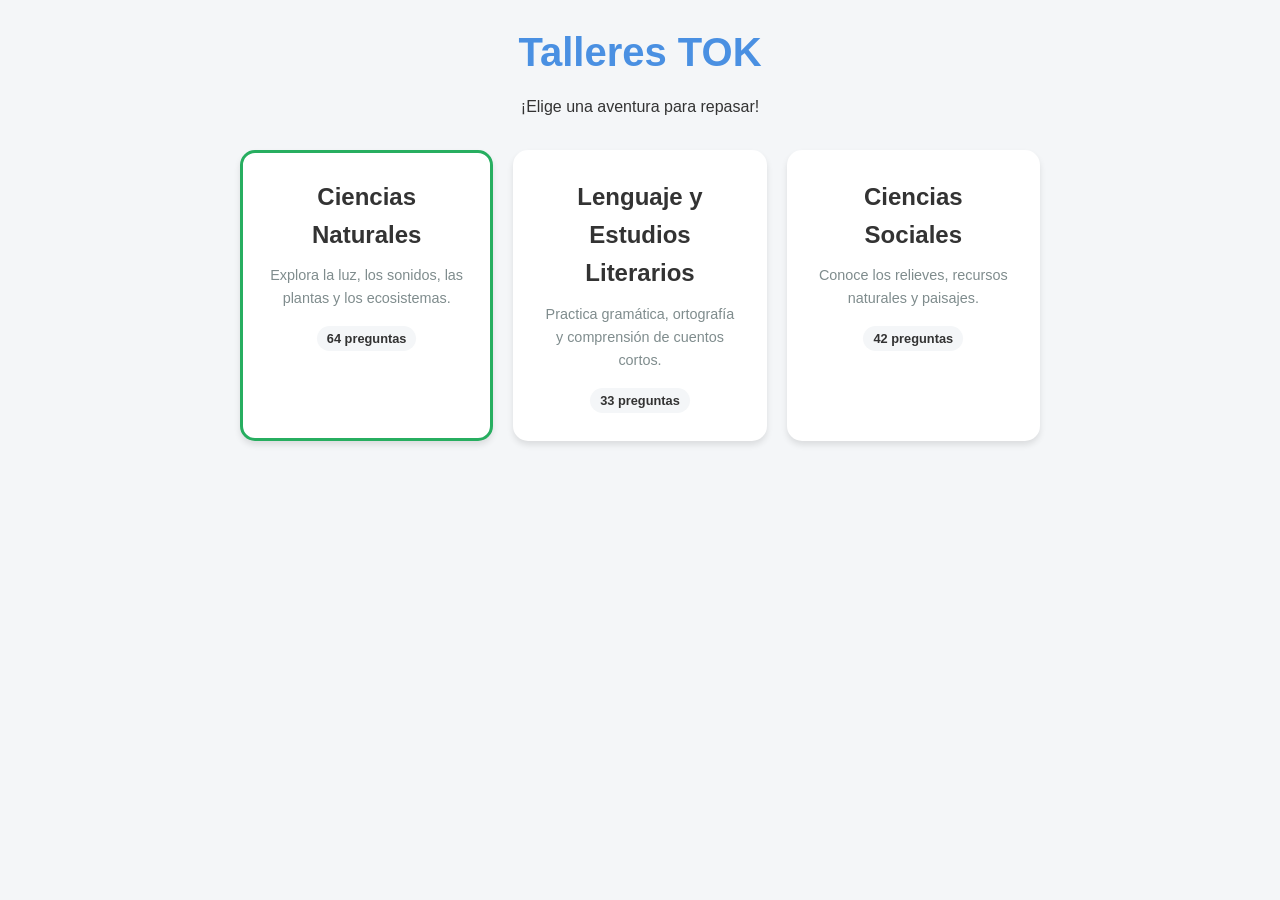
==== index.html @ a78b9225 "Add lenguaje_3.js with mixed topics and new text types" ====
<!DOCTYPE html>
<html lang="es" data-theme="light">
<head>
    <meta charset="UTF-8">
    <meta name="viewport" content="width=device-width, initial-scale=1.0">
    <title>Talleres TOK</title>
    <style>
        :root {
    --bg-color: #f4f6f8;
    --text-color: #333333;
    --card-bg: #ffffff;
    --primary-color: #4a90e2;
    --primary-hover: #357abd;
    --secondary-color: #7f8c8d;
    --secondary-hover: #6c7a7d;
    --correct-color: #2ecc71;
    --correct-bg: #eafaf1;
    --incorrect-color: #e74c3c;
    --incorrect-bg: #fdedec;
    --border-color: #e0e0e0;
    --border-dashed: #bdc3c7;
    --shadow: 0 4px 6px rgba(0,0,0,0.1);
    
    /* Subject Colors */
    --color-science: #27ae60;
    --color-science-bg: #e9f7ef;
    --color-english: #e67e22;
    --color-english-bg: #fdf2e9;
    
    --font-main: 'Comic Sans MS', 'Chalkboard SE', 'Fredoka One', sans-serif;
    --font-heading: 'Comic Sans MS', 'Chalkboard SE', 'Fredoka One', sans-serif;
}

@media (prefers-color-scheme: dark) {
    :root {
        --bg-color: #1e1e1e;
        --text-color: #f4f6f8;
        --card-bg: #2d2d2d;
        --border-color: #444;
        --border-dashed: #666;
        --shadow: 0 4px 6px rgba(0,0,0,0.3);
        --correct-bg: #143321;
        --incorrect-bg: #3b1715;
        --color-science-bg: #163623;
        --color-english-bg: #4a2810;
    }
}

* {
    box-sizing: border-box;
    margin: 0;
    padding: 0;
}

body {
    font-family: var(--font-main);
    background-color: var(--bg-color);
    color: var(--text-color);
    line-height: 1.6;
    display: flex;
    justify-content: center;
    padding: 20px;
    min-height: 100vh;
}

.view {
    display: none;
    width: 100%;
    max-width: 800px;
    animation: fadeIn 0.3s ease-in;
}

.view.active {
    display: block;
}

@keyframes fadeIn {
    from { opacity: 0; transform: translateY(10px); }
    to { opacity: 1; transform: translateY(0); }
}

header {
    text-align: center;
    margin-bottom: 30px;
}

h1 {
    font-family: var(--font-heading);
    color: var(--primary-color);
    font-size: 2.5rem;
    margin-bottom: 10px;
}

/* Selector View */
.subjects-grid {
    display: grid;
    grid-template-columns: repeat(auto-fit, minmax(250px, 1fr));
    gap: 20px;
}

.subject-card {
    background-color: var(--card-bg);
    border-radius: 15px;
    padding: 25px;
    text-align: center;
    box-shadow: var(--shadow);
    cursor: pointer;
    transition: transform 0.2s, box-shadow 0.2s;
    border: 3px solid transparent;
}

.subject-card:hover {
    transform: translateY(-5px);
    box-shadow: 0 8px 15px rgba(0,0,0,0.15);
}

.subject-card.science { border-color: var(--color-science); }
.subject-card.english { border-color: var(--color-english); }

.subject-card h2 { margin-bottom: 10px; }
.subject-card p { color: var(--secondary-color); font-size: 0.9rem; margin-bottom: 15px; }
.subject-card .q-count { font-weight: bold; background: var(--bg-color); padding: 5px 10px; border-radius: 20px; font-size: 0.8rem; }

/* Notebook View */
.notebook-header {
    display: flex;
    flex-wrap: wrap;
    justify-content: space-between;
    align-items: center;
    background-color: var(--card-bg);
    padding: 15px 20px;
    border-radius: 15px;
    margin-bottom: 20px;
    box-shadow: var(--shadow);
}

.btn-secondary {
    background-color: var(--secondary-color);
    color: white;
    border: none;
    padding: 8px 15px;
    border-radius: 20px;
    cursor: pointer;
    font-family: var(--font-main);
    transition: background-color 0.2s;
}

.btn-secondary:hover { background-color: var(--secondary-hover); }

.btn-primary {
    background-color: var(--primary-color);
    color: white;
    border: none;
    padding: 12px 25px;
    border-radius: 25px;
    font-size: 1.1rem;
    cursor: pointer;
    font-family: var(--font-heading);
    transition: background-color 0.2s, transform 0.1s;
    box-shadow: var(--shadow);
}
.btn-primary:hover { background-color: var(--primary-hover); transform: scale(1.05); }
.btn-primary:active { transform: scale(0.95); }
.btn-primary:disabled { opacity: 0.6; cursor: not-allowed; transform: none; }

.progress-container {
    display: flex;
    align-items: center;
    gap: 10px;
}

#progress-text {
    font-weight: bold;
    color: var(--primary-color);
}

.progress-bar-bg {
    width: 150px;
    height: 12px;
    background-color: var(--border-color);
    border-radius: 6px;
    overflow: hidden;
}

.progress-bar-fill {
    height: 100%;
    background-color: var(--primary-color);
    width: 0%;
    transition: width 0.4s ease;
}

/* Question Container */
.question-container {
    background-color: var(--card-bg);
    border-radius: 15px;
    padding: 30px;
    box-shadow: var(--shadow);
    border: 2px dashed var(--border-dashed);
    margin-bottom: 20px;
    position: relative;
}

.question-badges {
    display: flex;
    gap: 10px;
    margin-bottom: 15px;
    flex-wrap: wrap;
}

.badge {
    padding: 4px 10px;
    border-radius: 12px;
    font-size: 0.8rem;
    font-weight: bold;
}

.badge-type { background-color: #34495e; color: white; }
.badge-station { background-color: var(--primary-color); color: white; }
.badge-case { background-color: #9b59b6; color: white; border: 2px solid #8e44ad; }

.question-context {
    background-color: var(--bg-color);
    padding: 15px;
    border-radius: 10px;
    margin-bottom: 15px;
    font-style: italic;
    border-left: 4px solid #9b59b6;
}

.question-prompt {
    font-size: 1.3rem;
    font-weight: bold;
    margin-bottom: 20px;
}

/* Interactions */
.hidden { display: none !important; }

/* True/False & Multiple Choice */
.options-list {
    display: flex;
    flex-direction: column;
    gap: 10px;
}

.option-btn {
    background-color: var(--bg-color);
    border: 2px solid var(--border-color);
    padding: 12px 20px;
    border-radius: 10px;
    font-size: 1.1rem;
    font-family: var(--font-main);
    cursor: pointer;
    text-align: left;
    transition: all 0.2s;
    color: var(--text-color);
}

.option-btn:hover:not(:disabled) {
    border-color: var(--primary-color);
    background-color: var(--primary-color);
    color: white;
}

.option-btn.selected {
    border-color: var(--primary-color);
    background-color: var(--primary-color);
    color: white;
}

.option-btn.correct-reveal {
    background-color: var(--correct-color) !important;
    border-color: var(--correct-color) !important;
    color: white !important;
}

.option-btn.incorrect-reveal {
    background-color: var(--incorrect-color) !important;
    border-color: var(--incorrect-color) !important;
    color: white !important;
}

/* Match Concepts */
.match-container {
    display: flex;
    justify-content: space-between;
    gap: 20px;
    position: relative;
}
.match-svg-overlay {
    position: absolute;
    top: 0;
    left: 0;
    width: 100%;
    height: 100%;
    pointer-events: none;
    z-index: 10;
}
.match-column {
    flex: 1;
    display: flex;
    flex-direction: column;
    gap: 10px;
}
.match-item {
    background-color: var(--bg-color);
    border: 2px solid var(--border-color);
    padding: 12px;
    border-radius: 8px;
    cursor: pointer;
    text-align: center;
    transition: all 0.2s;
    user-select: none;
}
.match-item.selected {
    border-color: var(--primary-color);
    background-color: var(--primary-color);
    color: white;
}
.match-item.matched {
    background-color: var(--correct-bg);
    border-color: var(--correct-color);
    color: var(--text-color);
    opacity: 0.8;
    cursor: default;
}
.match-item.error {
    animation: shake 0.4s;
    background-color: var(--incorrect-bg);
    border-color: var(--incorrect-color);
}

@keyframes shake {
    0% { transform: translateX(0); }
    25% { transform: translateX(-5px); }
    50% { transform: translateX(5px); }
    75% { transform: translateX(-5px); }
    100% { transform: translateX(0); }
}

/* Label Picture */
.label-picture-container {
    position: relative;
    width: 100%;
    margin-bottom: 20px;
}
.label-picture-svg-wrapper {
    position: relative;
    width: 100%;
}
.label-picture-svg-wrapper svg {
    width: 100%;
    height: auto;
    display: block;
}
.label-word-bank {
    display: flex;
    flex-wrap: wrap;
    gap: 10px;
    margin-bottom: 15px;
    justify-content: center;
}
.word-chip {
    background-color: var(--primary-color);
    color: white;
    padding: 5px 15px;
    border-radius: 20px;
    cursor: pointer;
    font-weight: bold;
    user-select: none;
}
.word-chip.selected {
    background-color: #f1c40f;
    color: #333;
}
.word-chip.used {
    opacity: 0.4;
    cursor: default;
    background-color: var(--secondary-color);
}
.dropzone {
    position: absolute;
    background-color: rgba(255, 255, 255, 0.9);
    border: 2px dashed var(--primary-color);
    border-radius: 8px;
    padding: 2px 5px;
    text-align: center;
    min-width: 80px;
    min-height: 30px;
    display: flex;
    align-items: center;
    justify-content: center;
    cursor: pointer;
    font-weight: bold;
    color: var(--text-color);
    transform: translate(-50%, -50%);
    box-shadow: 0 2px 4px rgba(0,0,0,0.2);
}
.dropzone.filled {
    border-style: solid;
    background-color: var(--card-bg);
}
.dropzone.correct {
    border-color: var(--correct-color);
    background-color: var(--correct-bg);
}
.dropzone.incorrect {
    border-color: var(--incorrect-color);
    background-color: var(--incorrect-bg);
}

/* Open Question */
.open-textarea {
    width: 100%;
    height: 100px;
    padding: 15px;
    border-radius: 10px;
    border: 2px solid var(--border-color);
    font-family: var(--font-main);
    font-size: 1rem;
    resize: vertical;
    background-color: var(--bg-color);
    color: var(--text-color);
}
.open-textarea:focus {
    outline: none;
    border-color: var(--primary-color);
}

/* Order Words */
.order-words-container {
    display: flex;
    flex-direction: column;
    gap: 20px;
}
.order-slots-wrap {
    display: flex;
    flex-wrap: wrap;
    gap: 10px;
    padding: 20px;
    background-color: rgba(0,0,0,0.05);
    border-radius: 10px;
    min-height: 80px;
    align-items: center;
}
.order-slot {
    border-bottom: 2px solid var(--text-color);
    min-width: 60px;
    height: 40px;
    display: flex;
    align-items: center;
    justify-content: center;
    padding: 0 10px;
    font-size: 1.2rem;
    font-weight: bold;
    cursor: pointer;
    color: var(--primary-color);
    transition: all 0.2s;
}
.order-slot:hover {
    background-color: rgba(255,255,255,0.5);
    border-radius: 5px;
}
.order-slot.filled {
    border-bottom: 2px solid transparent;
    background-color: var(--primary-color);
    color: white;
    border-radius: 20px;
}
.order-bank-wrap {
    display: flex;
    flex-wrap: wrap;
    gap: 10px;
    justify-content: center;
}
.bank-chip {
    font-size: 1.1rem;
    padding: 8px 15px;
}

/* Solution Area */
.question-footer {
    display: flex;
    flex-direction: column;
    align-items: center;
    gap: 15px;
}
.nav-buttons {
    display: flex;
    flex-direction: row;
    gap: 15px;
    justify-content: center;
    width: 100%;
}

.solution-area {
    width: 100%;
    padding: 20px;
    border-radius: 10px;
    text-align: center;
    animation: fadeIn 0.3s ease-in;
}

.solution-area.correct {
    background-color: var(--correct-bg);
    border: 2px solid var(--correct-color);
}

.solution-area.incorrect {
    background-color: var(--incorrect-bg);
    border: 2px solid var(--incorrect-color);
}

.solution-area.neutral {
    background-color: var(--bg-color);
    border: 2px solid var(--primary-color);
}

.solution-status {
    font-size: 1.5rem;
    font-weight: bold;
    margin-bottom: 10px;
}
.solution-status.status-correct { color: var(--correct-color); }
.solution-status.status-incorrect { color: var(--incorrect-color); }
.solution-status.status-neutral { color: var(--primary-color); }

/* Diploma */
#view-diploma {
    position: relative;
    overflow: hidden;
}
#confetti-canvas {
    position: fixed;
    top: 0;
    left: 0;
    width: 100%;
    height: 100%;
    pointer-events: none;
    z-index: 10;
}
.diploma-card {
    background-color: var(--card-bg);
    border: 8px solid var(--primary-color);
    border-radius: 20px;
    padding: 40px;
    text-align: center;
    box-shadow: var(--shadow);
    position: relative;
    z-index: 20;
}
.diploma-certificate {
    background-color: var(--bg-color);
    border: 2px dashed var(--border-dashed);
    padding: 30px;
    margin: 30px 0;
    border-radius: 10px;
    position: relative;
}
.input-group {
    margin: 20px 0;
}
.input-group label {
    display: block;
    margin-bottom: 10px;
    font-weight: bold;
}
.input-group input {
    font-family: 'Comic Sans MS', cursive;
    font-size: 1.5rem;
    text-align: center;
    border: none;
    border-bottom: 2px solid var(--primary-color);
    background: transparent;
    color: var(--text-color);
    width: 80%;
    outline: none;
}
.stamp {
    position: absolute;
    bottom: -15px;
    right: -15px;
    width: 80px;
    height: 80px;
    background-color: #e74c3c;
    color: white;
    border-radius: 50%;
    display: flex;
    align-items: center;
    justify-content: center;
    font-weight: bold;
    font-size: 1.5rem;
    transform: rotate(-15deg);
    border: 4px dashed white;
    box-shadow: 2px 2px 5px rgba(0,0,0,0.2);
}

/* Illustration Area */
.question-illustration {
    display: flex;
    justify-content: center;
    align-items: center;
    margin-bottom: 20px;
    background: white;
    border-radius: 12px;
    padding: 15px;
    box-shadow: 0 4px 6px rgba(0,0,0,0.05);
}
.question-illustration svg {
    max-width: 100%;
    height: auto;
    max-height: 250px;
}


/* Score Display in Diploma */
.score-display {
    margin: 20px 0;
    text-align: center;
}
#diploma-score-text {
    font-size: 1.2rem;
    color: #555;
    margin-bottom: 5px;
}
#diploma-score-percent {
    font-size: 2rem;
    font-weight: bold;
    color: var(--primary-color);
}
.score-message {
    font-size: 1.5rem;
    font-weight: bold;
    margin-top: 10px;
}


/* Summary View */
.summary-header {
    text-align: center;
    margin-bottom: 20px;
}
.summary-container {
    max-width: 800px;
    margin: 0 auto;
    padding: 20px;
    background: white;
    border-radius: 12px;
    box-shadow: 0 4px 6px rgba(0,0,0,0.1);
    max-height: 60vh;
    overflow-y: auto;
}
.summary-item {
    display: flex;
    align-items: flex-start;
    padding: 15px;
    border-bottom: 1px solid #eee;
}
.summary-item:last-child {
    border-bottom: none;
}
.summary-icon {
    font-size: 1.5rem;
    margin-right: 15px;
    min-width: 30px;
}
.summary-details {
    flex: 1;
}
.summary-question {
    font-weight: bold;
    color: #333;
    margin-bottom: 5px;
}
.summary-answer {
    color: #2ecc71;
    font-size: 0.95rem;
}
.summary-answer.wrong-answer {
    color: #e74c3c;
}
.summary-footer {
    text-align: center;
    margin-top: 20px;
}


/* Name Form */
.name-form-container {
    background: white;
    padding: 40px;
    border-radius: 20px;
    box-shadow: 0 10px 30px rgba(0,0,0,0.1);
    text-align: center;
    max-width: 400px;
    margin: 50px auto;
}
.name-form-container h1 {
    color: var(--primary-color);
    margin-bottom: 10px;
}
.name-form-container p {
    color: #666;
    margin-bottom: 20px;
}
.name-form-container input {
    width: 100%;
    padding: 15px;
    border: 2px solid #e0e0e0;
    border-radius: 10px;
    font-size: 1.2rem;
    margin-bottom: 20px;
    text-align: center;
    font-family: inherit;
    transition: border-color 0.3s;
}
.name-form-container input:focus {
    outline: none;
    border-color: var(--primary-color);
}
.name-form-container button {
    width: 100%;
}


    </style>
</head>
<body>
    <!-- Selector de materia -->
    <div id="view-selector" class="view active">
        <header>
            <h1>Talleres TOK</h1>
            <p>¡Elige una aventura para repasar!</p>
        </header>
        <main class="subjects-grid" id="subjects-container">
            <!-- Renderizado dinámicamente -->
        </main>
    </div>

    <!-- Selector de subcategoría -->
    <div id="view-subcategories" class="view hidden">
        <header>
            <button id="btn-back-to-subjects" class="btn-secondary">← Volver</button>
            <h1 id="subcategories-title">Materia</h1>
            <p>¡Elige el tema que quieres repasar!</p>
        </header>
        <main class="subjects-grid" id="subcategories-container">
            <!-- Renderizado dinámicamente -->
        </main>
    </div>

    <!-- Petición de Nombre -->
    <div id="view-student-name" class="view hidden">
        <div class="name-form-container">
            <h1>¡Preparando tu Aventura!</h1>
            <p>Antes de empezar, dinos cómo te llamas:</p>
            <input type="text" id="student-name-input" placeholder="Tu nombre..." maxlength="20" autocomplete="off">
            <button id="btn-start-adventure" class="btn-primary">¡Empezar Aventura! 🚀</button>
        </div>
    </div>

    <!-- Cuaderno de preguntas -->
    <div id="view-notebook" class="view hidden">
        <header class="notebook-header">
            <button id="btn-back" class="btn-secondary">← Cambiar de materia</button>
            <div class="progress-container">
                <span id="progress-text">0/0</span>
                <div class="progress-bar-bg">
                    <div id="progress-bar-fill" class="progress-bar-fill"></div>
                </div>
            </div>
        </header>
        <main id="question-container" class="question-container">
            <!-- La pregunta actual se renderiza aquí -->
        </main>
        <footer id="question-footer" class="question-footer">
            <button id="btn-clear-match" class="btn-secondary hidden" style="margin-right: 10px;">🧹 Limpiar</button>
            <button id="btn-solution" class="btn-primary hidden">Ver solución</button>
            <div id="solution-area" class="solution-area hidden"></div>
            <div class="nav-buttons">
                <button id="btn-next" class="btn-primary hidden">Siguiente pregunta →</button>
            </div>
        </footer>
    </div>

    <!-- Resumen de Respuestas -->
    <div id="view-summary" class="view hidden">
        <header class="summary-header">
            <h1 id="summary-title">Resumen de tu aventura</h1>
            <p>Revisa tus respuestas antes de recibir tu diploma.</p>
        </header>
        <main id="summary-container" class="summary-container">
            <!-- Renderizado dinámicamente -->
        </main>
        <footer class="summary-footer">
            <button id="btn-to-diploma" class="btn-primary">¡Ir a mi Diploma!</button>
        </footer>
    </div>

    <!-- Diploma Final -->
    <div id="view-diploma" class="view hidden">
        <canvas id="confetti-canvas"></canvas>
        <div class="diploma-card">
            <h1 id="diploma-title">¡Misión Cumplida, <span id="diploma-student-name"></span>!</h1>
            <p id="diploma-text">Has completado todas las preguntas de esta materia.</p>
            <div class="diploma-certificate">
                <h2 id="diploma-subject">Materia</h2>
                <div class="score-display">
                    <p id="diploma-score-text">Porcentaje de aciertos: <span id="diploma-score-percent">0%</span></p>
                    <p id="diploma-score-message" class="score-message">¡Sigue practicando!</p>
                </div>
                </div>

                <div class="stamp">
                    <span>TOK</span>
                </div>
            </div>
            <button id="btn-back-diploma" class="btn-secondary">← Cambiar de materia</button>
        </div>
    </div>

    <script>
        const QUESTIONS_ALL = [
  {
    "id": "loc_1",
    "subject": "science",
    "station": "Locomoción",
    "type": "multiple",
    "context": "El cuerpo humano está compuesto por músculos que nos ayudan a realizar funciones vitales.",
    "prompt": "¿Cuál es la función principal de los músculos?",
    "options": [
      "Permitir el movimiento mediante la contracción",
      "Digerir los alimentos",
      "Proteger el cerebro",
      "Producir sangre"
    ],
    "correctAnswer": "Permitir el movimiento mediante la contracción",
    "explain": "Los músculos se contraen y relajan para permitirnos mover."
  },
  {
    "id": "loc_2",
    "subject": "science",
    "station": "Locomoción",
    "type": "match",
    "context": "Anita aprendió que todos los músculos son distintos y se clasifican en 3 grupos.",
    "prompt": "Relaciona el tipo de músculo con su nombre correcto:",
    "pairs": [
      {
        "id": "p2_1",
        "left": "Músculo que se une a los huesos",
        "right": "Músculo Esquelético"
      },
      {
        "id": "p2_2",
        "left": "Músculo del corazón",
        "right": "Músculo Cardíaco"
      },
      {
        "id": "p2_3",
        "left": "Músculo de los intestinos",
        "right": "Músculo Liso"
      },
      {
        "id": "p2_4",
        "left": "Músculo del ojo",
        "right": "Músculo Ocular"
      }
    ],
    "explain": "Cada tipo de músculo se encuentra en lugares específicos del cuerpo."
  },
  {
    "id": "loc_3",
    "subject": "science",
    "station": "Locomoción",
    "type": "multiple",
    "context": "El corazón es un órgano muy importante que no deja de latir.",
    "prompt": "¿Qué tipo de músculo forma el corazón?",
    "options": [
      "Músculo Cardíaco",
      "Músculo Liso",
      "Músculo Esquelético",
      "Músculo Involuntario Rígido"
    ],
    "correctAnswer": "Músculo Cardíaco",
    "explain": "El músculo cardíaco es exclusivo del corazón."
  },
  {
    "id": "loc_5",
    "subject": "science",
    "station": "Locomoción",
    "type": "multiple",
    "context": "El estómago y los intestinos se mueven solos para digerir la comida.",
    "prompt": "¿Qué tipo de músculo tienen los órganos internos como el estómago?",
    "options": [
      "Músculo Liso",
      "Músculo Cardíaco",
      "Músculo Esquelético",
      "Músculo Nervioso"
    ],
    "correctAnswer": "Músculo Liso",
    "explain": "El músculo liso recubre nuestros órganos internos y funciona sin que lo pensemos."
  },
  {
    "id": "loc_6",
    "subject": "science",
    "station": "Locomoción",
    "type": "multiple",
    "context": "Algunos músculos los movemos porque queremos, y otros se mueven solos (independientes).",
    "prompt": "¿Los músculos lisos y cardíacos funcionan de manera independiente (involuntaria)?",
    "options": [
      "Sí, funcionan automáticamente para mantenernos vivos",
      "No, nosotros los controlamos al pensar",
      "Solo cuando dormimos",
      "No, solo funcionan si estamos despiertos"
    ],
    "correctAnswer": "Sí, funcionan automáticamente para mantenernos vivos",
    "explain": "No tenemos que pensar para que el corazón lata o el estómago digiera."
  },
  {
    "id": "loc_7",
    "subject": "science",
    "station": "Locomoción",
    "type": "match",
    "context": "Une el músculo con su comportamiento.",
    "prompt": "Relaciona el tipo de músculo con cómo se mueve:",
    "pairs": [
      {
        "id": "p7_1",
        "left": "Músculo Esquelético",
        "right": "Voluntario (tú lo controlas)"
      },
      {
        "id": "p7_2",
        "left": "Músculo Cardíaco",
        "right": "Involuntario (late solo)"
      },
      {
        "id": "p7_3",
        "left": "Músculo Liso",
        "right": "Involuntario (mueve los órganos solos)"
      },
      {
        "id": "p7_4",
        "left": "Músculo Ocular",
        "right": "Movimiento rápido"
      }
    ],
    "explain": "Solo podemos controlar a voluntad los músculos esqueléticos."
  },
  {
    "id": "loc_8",
    "subject": "science",
    "station": "Locomoción",
    "type": "multiple",
    "context": "Cuando pateas un balón o levantas la mano para participar en clase.",
    "prompt": "¿Qué músculo estás utilizando?",
    "options": [
      "Músculo Esquelético",
      "Músculo Cardíaco",
      "Músculo Liso",
      "Músculo Óseo"
    ],
    "correctAnswer": "Músculo Esquelético",
    "explain": "Los usamos para movimientos voluntarios."
  },
  {
    "id": "loc_10",
    "subject": "science",
    "station": "Locomoción",
    "type": "multiple",
    "context": "Un grupo de científicos en Bogotá estudia los músculos.",
    "prompt": "El cuerpo humano realiza funciones vitales y se mueve, ¿a través de qué acción muscular?",
    "options": [
      "La contracción",
      "La evaporación",
      "La respiración",
      "La digestión"
    ],
    "correctAnswer": "La contracción",
    "explain": "Los músculos se contraen y se relajan para tirar de los huesos y generar movimiento."
  },
  {
    "id": "loc_11",
    "subject": "science",
    "station": "Locomoción",
    "type": "multiple",
    "context": "Si queremos escribir con un lápiz, usamos nuestras manos.",
    "prompt": "¿Qué músculos se encuentran en los brazos y las manos?",
    "options": [
      "Esqueléticos",
      "Lisos",
      "Cardíacos",
      "Digestivos"
    ],
    "correctAnswer": "Esqueléticos",
    "explain": "Recubren los huesos de nuestro esqueleto."
  },
  {
    "id": "loc_12",
    "subject": "science",
    "station": "Locomoción",
    "type": "match",
    "context": "Relaciona para qué nos sirven estos músculos.",
    "prompt": "Une el músculo con su función:",
    "pairs": [
      {
        "id": "p12_1",
        "left": "Músculo cardíaco",
        "right": "Bombear la sangre por el cuerpo"
      },
      {
        "id": "p12_2",
        "left": "Músculo esquelético",
        "right": "Permitir caminar, saltar y correr"
      },
      {
        "id": "p12_3",
        "left": "Músculo liso",
        "right": "Mover los alimentos en el estómago"
      },
      {
        "id": "p12_4",
        "left": "Músculo respiratorio",
        "right": "Ayuda a inhalar aire"
      }
    ],
    "explain": "Todos son vitales, pero hacen trabajos distintos."
  },
  {
    "id": "loc_13",
    "subject": "science",
    "station": "Locomoción",
    "type": "multiple",
    "context": "Sin los músculos, nuestro cuerpo no podría moverse, aunque tuviéramos huesos.",
    "prompt": "¿Qué sistema forma el conjunto de todos nuestros músculos?",
    "options": [
      "El sistema muscular",
      "El sistema digestivo",
      "El sistema nervioso",
      "El sistema circulatorio"
    ],
    "correctAnswer": "El sistema muscular",
    "explain": "El sistema muscular, junto con el esqueleto, forma nuestro sistema locomotor."
  },
  {
    "id": "loc_14",
    "subject": "science",
    "station": "Locomoción",
    "type": "multiple",
    "context": "Cuando sonreímos usamos músculos en nuestra cara.",
    "prompt": "¿Estos músculos de la cara son voluntarios o involuntarios?",
    "options": [
      "Voluntarios (esqueléticos)",
      "Involuntarios (lisos)",
      "Involuntarios (cardíacos)",
      "Voluntarios (lisos)"
    ],
    "correctAnswer": "Voluntarios (esqueléticos)",
    "explain": "Podemos decidir cuándo sonreír."
  },
  {
    "id": "loc_16",
    "subject": "science",
    "station": "Locomoción",
    "type": "match",
    "context": "Identifica qué puedes controlar y qué no.",
    "prompt": "Une la acción con el tipo de control muscular:",
    "pairs": [
      {
        "id": "p16_1",
        "left": "Latido del corazón",
        "right": "Movimiento Involuntario (Corazón)"
      },
      {
        "id": "p16_2",
        "left": "Correr en el parque",
        "right": "Movimiento Voluntario (Piernas)"
      },
      {
        "id": "p16_3",
        "left": "Digerir el almuerzo",
        "right": "Movimiento Involuntario (Estómago)"
      },
      {
        "id": "p16_4",
        "left": "Mover los ojos",
        "right": "Movimiento Voluntario (Ojos)"
      }
    ],
    "explain": "Esquelético es controlado, cardíaco y liso son independientes."
  },
  {
    "id": "loc_17",
    "subject": "science",
    "station": "Locomoción",
    "type": "multiple",
    "context": "Los músculos esqueléticos se unen a algo para poder mover nuestro cuerpo.",
    "prompt": "¿A qué se unen los músculos esqueléticos?",
    "options": [
      "A los huesos",
      "Al corazón",
      "Al estómago",
      "A la piel"
    ],
    "correctAnswer": "A los huesos",
    "explain": "Se unen a los huesos mediante tendones."
  },
  {
    "id": "loc_18",
    "subject": "science",
    "station": "Locomoción",
    "type": "multiple",
    "context": "Si los músculos no existieran en nuestro cuerpo...",
    "prompt": "¿Podríamos estar de pie?",
    "options": [
      "No, seríamos como gelatina sobre los huesos",
      "Sí, los huesos se mueven solos",
      "Sí, la piel nos sostendría",
      "Sí, flotaríamos"
    ],
    "correctAnswer": "No, seríamos como gelatina sobre los huesos",
    "explain": "Los músculos y huesos trabajan juntos para darnos soporte y movimiento."
  },
  {
    "id": "loc_19",
    "subject": "science",
    "station": "Locomoción",
    "type": "match",
    "context": "Anita organizó sus apuntes de los músculos.",
    "prompt": "Ayuda a Anita emparejando la palabra clave con su definición:",
    "pairs": [
      {
        "id": "p19_1",
        "left": "Músculo",
        "right": "Órgano que se contrae para generar movimiento"
      },
      {
        "id": "p19_2",
        "left": "Contracción",
        "right": "Acción de apretarse o acortarse de un músculo"
      },
      {
        "id": "p19_3",
        "left": "Esqueleto",
        "right": "Conjunto de huesos al que se unen los músculos"
      },
      {
        "id": "p19_4",
        "left": "Tendón",
        "right": "Une el músculo al hueso"
      }
    ],
    "explain": "Los músculos, al contraerse, mueven nuestro esqueleto."
  },
  {
    "id": "loc_20",
    "subject": "science",
    "station": "Locomoción",
    "type": "multiple",
    "context": "¿Cuál es una excelente forma de mantener nuestros músculos sanos?",
    "prompt": "Selecciona la mejor opción:",
    "options": [
      "Hacer ejercicio y comer saludable",
      "Estar sentado todo el día viendo TV",
      "Comer solo dulces",
      "No dormir nunca"
    ],
    "correctAnswer": "Hacer ejercicio y comer saludable",
    "explain": "El ejercicio fortalece nuestros músculos."
  },
  {
    "id": "loc_label_1",
    "type": "label",
    "subject": "science",
    "station": "Locomoción",
    "prompt": "Completa las afirmaciones (Toca una palabra y luego el espacio en blanco).",
    "svg": "<svg viewBox=\"0 0 1000 450\" width=\"100%\" height=\"100%\" style=\"background:#fff; border-radius:15px; font-family: 'Comic Sans MS', sans-serif;\">\n  <text x=\"40\" y=\"50\" font-size=\"28\" font-weight=\"bold\" fill=\"#333\">Completa las afirmaciones sobre los músculos:</text>\n  <text x=\"40\" y=\"110\" font-size=\"24\" fill=\"#555\">a. El corazón está formado por el músculo</text>\n  <rect x=\"550\" y=\"80\" width=\"200\" height=\"40\" fill=\"#f0f0f0\" rx=\"10\"/>\n  <text x=\"40\" y=\"180\" font-size=\"24\" fill=\"#555\">b. A los huesos se une el músculo</text>\n  <rect x=\"550\" y=\"150\" width=\"200\" height=\"40\" fill=\"#f0f0f0\" rx=\"10\"/>\n  <text x=\"40\" y=\"250\" font-size=\"24\" fill=\"#555\">c. Los órganos internos tienen músculo</text>\n  <rect x=\"550\" y=\"220\" width=\"200\" height=\"40\" fill=\"#f0f0f0\" rx=\"10\"/>\n  <text x=\"40\" y=\"320\" font-size=\"24\" fill=\"#555\">d. La contracción muscular permite el</text>\n  <rect x=\"550\" y=\"290\" width=\"200\" height=\"40\" fill=\"#f0f0f0\" rx=\"10\"/>\n  <text x=\"40\" y=\"390\" font-size=\"24\" fill=\"#555\">e. Los músculos del estómago se mueven de forma</text>\n  <rect x=\"550\" y=\"360\" width=\"200\" height=\"40\" fill=\"#f0f0f0\" rx=\"10\"/>\n</svg>",
    "labels": [
      {
        "word": "Cardíaco",
        "x": 65,
        "y": 22.2
      },
      {
        "word": "Esquelético",
        "x": 65,
        "y": 37.8
      },
      {
        "word": "Liso",
        "x": 65,
        "y": 53.3
      },
      {
        "word": "Movimiento",
        "x": 65,
        "y": 68.9
      },
      {
        "word": "Involuntaria",
        "x": 65,
        "y": 84.4
      }
    ],
    "explain": "Diferentes tipos de músculos tienen diferentes funciones y ubicaciones en el cuerpo."
  },
  {
    "id": "luz_1",
    "subject": "science",
    "station": "La Luz y el sonido",
    "type": "multiple",
    "context": "La luz es una manifestación de la energía que nos permite observar los objetos.",
    "prompt": "¿Qué nos permite diferenciar la luz en los objetos?",
    "options": [
      "Su tamaño, color, apariencia y forma",
      "Su olor y sabor",
      "Su peso y textura",
      "Su sonido y temperatura"
    ],
    "correctAnswer": "Su tamaño, color, apariencia y forma",
    "explain": "La luz nos permite ver todas estas características visuales."
  },
  {
    "id": "luz_2",
    "subject": "science",
    "station": "La Luz y el sonido",
    "type": "match",
    "context": "Los objetos interactúan de diferentes maneras con la luz.",
    "prompt": "Relaciona el tipo de cuerpo con cómo deja pasar la luz:",
    "pairs": [
      {
        "id": "p2_1",
        "left": "Cuerpos transparentes",
        "right": "Dejan pasar toda la luz que les llega."
      },
      {
        "id": "p2_2",
        "left": "Cuerpos opacos",
        "right": "No dejan pasar la luz que les llega."
      },
      {
        "id": "p2_3",
        "left": "Cuerpos luminosos",
        "right": "Desprenden luz o son fuente de luz."
      },
      {
        "id": "p2_4",
        "left": "Cuerpos translúcidos",
        "right": "Dejan pasar poca luz."
      }
    ],
    "explain": "Dependiendo del material, los objetos pueden ser transparentes, translúcidos, opacos o luminosos."
  },
  {
    "id": "luz_3",
    "subject": "science",
    "station": "La Luz y el sonido",
    "type": "multiple",
    "context": "Existen diferentes fuentes de luz, algunas son naturales y otras creadas por el hombre.",
    "prompt": "¿Cuál de los siguientes es un ejemplo de un cuerpo luminoso natural?",
    "options": [
      "El Sol",
      "Una linterna",
      "Una vela encendida",
      "Un bombillo"
    ],
    "correctAnswer": "El Sol",
    "explain": "El Sol emite luz natural, mientras que la linterna y la vela son artificiales."
  },
  {
    "id": "luz_5",
    "subject": "science",
    "station": "La Luz y el sonido",
    "type": "multiple",
    "context": "María quiere comprar una tela para la cortina de su sala y quiere que entre poca luz.",
    "prompt": "¿Qué tipo de tela debe seleccionar?",
    "options": [
      "Tela translúcida",
      "Tela transparente",
      "Tela invisible",
      "Tela muy delgada"
    ],
    "correctAnswer": "Tela translúcida",
    "explain": "La tela translúcida permite el paso de poca luz, lo ideal para su necesidad."
  },
  {
    "id": "luz_6",
    "subject": "science",
    "station": "La Luz y el sonido",
    "type": "multiple",
    "context": "María luego decidió comprar una cortina transparente para su cuarto, deseando que entre poca luz.",
    "prompt": "¿Fue acertada la elección de María?",
    "options": [
      "No, porque una cortina transparente deja pasar toda la luz",
      "Sí, porque es bonita",
      "No, porque la cortina opaca deja pasar toda la luz",
      "Sí, porque la cortina transparente bloquea el calor"
    ],
    "correctAnswer": "No, porque una cortina transparente deja pasar toda la luz",
    "explain": "Si quería poca luz, la tela transparente fue una mala elección."
  },
  {
    "id": "luz_7",
    "subject": "science",
    "station": "La Luz y el sonido",
    "type": "match",
    "context": "Clasifica los siguientes objetos según su interacción con la luz.",
    "prompt": "Relaciona el objeto con su característica:",
    "pairs": [
      {
        "id": "p7_1",
        "left": "Linterna",
        "right": "Cuerpo luminoso"
      },
      {
        "id": "p7_2",
        "left": "Madera",
        "right": "Cuerpo opaco"
      },
      {
        "id": "p7_3",
        "left": "Vidrio limpio",
        "right": "Cuerpo transparente"
      },
      {
        "id": "p7_4",
        "left": "Espejo",
        "right": "Cuerpo reflectante"
      }
    ],
    "explain": "Cada objeto interactúa diferente con la luz dependiendo de qué esté hecho."
  },
  {
    "id": "luz_8",
    "subject": "science",
    "station": "La Luz y el sonido",
    "type": "multiple",
    "context": "Algunos objetos no desprenden luz propia pero pueden reflejarla.",
    "prompt": "¿Qué tipo de cuerpos son aquellos que no desprenden luz, pero reflejan la luz que les llega?",
    "options": [
      "Cuerpos no luminosos",
      "Cuerpos artificiales",
      "Cuerpos translúcidos",
      "Cuerpos invisibles"
    ],
    "correctAnswer": "Cuerpos no luminosos",
    "explain": "Estos objetos necesitan una fuente de luz para poder ser vistos."
  },
  {
    "id": "luz_10",
    "subject": "science",
    "station": "La Luz y el sonido",
    "type": "multiple",
    "context": "Las velas y las linternas son útiles cuando se va la energía eléctrica.",
    "prompt": "¿Qué tipo de cuerpos son las velas y linternas?",
    "options": [
      "Cuerpos luminosos artificiales",
      "Cuerpos luminosos naturales",
      "Cuerpos transparentes",
      "Cuerpos opacos"
    ],
    "correctAnswer": "Cuerpos luminosos artificiales",
    "explain": "Son creados por el ser humano para emitir luz."
  },
  {
    "id": "luz_11",
    "subject": "science",
    "station": "La Luz y el sonido",
    "type": "multiple",
    "context": "En la noche, podemos ver la luna brillando en el cielo.",
    "prompt": "¿La luna emite luz propia o refleja la del sol?",
    "options": [
      "Refleja la luz del Sol (no luminosa)",
      "Emite su propia luz (luminosa)",
      "Es transparente",
      "Es una estrella que genera luz"
    ],
    "correctAnswer": "Refleja la luz del Sol (no luminosa)",
    "explain": "La luna es un cuerpo no luminoso que refleja la luz que le llega del Sol."
  },
  {
    "id": "luz_12",
    "subject": "science",
    "station": "La Luz y el sonido",
    "type": "match",
    "context": "Recuerda las propiedades de la luz y los cuerpos.",
    "prompt": "Une el concepto con su efecto:",
    "pairs": [
      {
        "id": "p12_1",
        "left": "Cuerpo Opaco",
        "right": "Crea una sombra oscura"
      },
      {
        "id": "p12_2",
        "left": "Cuerpo Transparente",
        "right": "Permite ver claramente a través de él"
      },
      {
        "id": "p12_3",
        "left": "Cuerpo Translúcido",
        "right": "Permite ver borroso a través de él"
      },
      {
        "id": "p12_4",
        "left": "Cuerpo Luminoso",
        "right": "Emite su propia luz"
      }
    ],
    "explain": "Esta es la forma en que los materiales interactúan con la luz."
  },
  {
    "id": "luz_13",
    "subject": "science",
    "station": "La Luz y el sonido",
    "type": "multiple",
    "context": "Mateo quiere leer un libro en su cuarto oscuro.",
    "prompt": "¿Qué necesita Mateo para poder ver las letras del libro?",
    "options": [
      "Una fuente de energía luminosa",
      "Una fuente de energía sonora",
      "Un cuerpo opaco",
      "Una fuente de energía térmica"
    ],
    "correctAnswer": "Una fuente de energía luminosa",
    "explain": "La luz nos permite observar los objetos y sus detalles."
  },
  {
    "id": "luz_14",
    "subject": "science",
    "station": "La Luz y el sonido",
    "type": "multiple",
    "context": "Estás haciendo un experimento con papel celofán de colores.",
    "prompt": "¿Qué tipo de material es el papel celofán?",
    "options": [
      "Translúcido",
      "Opaco",
      "Luminoso natural",
      "Transparente perfecto"
    ],
    "correctAnswer": "Translúcido",
    "explain": "El celofán deja pasar algo de luz, pero a menudo tiñe o difumina lo que hay detrás."
  },
  {
    "id": "luz_16",
    "subject": "science",
    "station": "La Luz y el sonido",
    "type": "match",
    "context": "Asocia cada fuente de luz.",
    "prompt": "Relaciona la fuente de luz con su tipo:",
    "pairs": [
      {
        "id": "p16_1",
        "left": "Fuego / Fogata",
        "right": "Luminoso por combustión"
      },
      {
        "id": "p16_2",
        "left": "Sol",
        "right": "Luminoso Natural"
      },
      {
        "id": "p16_3",
        "left": "Bombillo",
        "right": "Luminoso Artificial Eléctrico"
      },
      {
        "id": "p16_4",
        "left": "Láser",
        "right": "Luminoso Artificial Concentrado"
      }
    ],
    "explain": "El fuego y el sol son ejemplos naturales (o creados químicamente), el bombillo es artificial."
  },
  {
    "id": "luz_17",
    "subject": "science",
    "station": "La Luz y el sonido",
    "type": "multiple",
    "context": "Si te pones frente a un espejo, puedes ver tu reflejo.",
    "prompt": "¿Qué hace el espejo con la luz?",
    "options": [
      "La refleja",
      "La absorbe toda",
      "Produce su propia luz",
      "La convierte en sonido"
    ],
    "correctAnswer": "La refleja",
    "explain": "El espejo es un cuerpo no luminoso que refleja casi toda la luz que le llega."
  },
  {
    "id": "luz_18",
    "subject": "science",
    "station": "La Luz y el sonido",
    "type": "multiple",
    "context": "En un día nublado, las nubes tapan el sol pero aún hay claridad.",
    "prompt": "¿Qué tipo de cuerpo actúan las nubes en este caso?",
    "options": [
      "Cuerpos translúcidos",
      "Cuerpos transparentes",
      "Cuerpos luminosos",
      "Cuerpos oscuros"
    ],
    "correctAnswer": "Cuerpos translúcidos",
    "explain": "Las nubes dejan pasar parte de la luz del Sol, por lo que son translúcidas."
  },
  {
    "id": "luz_19",
    "subject": "science",
    "station": "La Luz y el sonido",
    "type": "match",
    "context": "Repaso final de materiales.",
    "prompt": "Relaciona el material con su comportamiento con la luz:",
    "pairs": [
      {
        "id": "p19_1",
        "left": "Agua limpia",
        "right": "Transparente"
      },
      {
        "id": "p19_2",
        "left": "Pared de ladrillo",
        "right": "Opaco"
      },
      {
        "id": "p19_3",
        "left": "Papel mantequilla",
        "right": "Translúcido"
      },
      {
        "id": "p19_4",
        "left": "Espejo",
        "right": "Reflectante"
      }
    ],
    "explain": "Diferentes materiales, diferentes interacciones con la luz."
  },
  {
    "id": "luz_20",
    "subject": "science",
    "station": "La Luz y el sonido",
    "type": "multiple",
    "context": "La luz es vital para nosotros.",
    "prompt": "La luz es una manifestación de la...",
    "options": [
      "Energía",
      "Materia",
      "Fuerza magnética",
      "Electricidad"
    ],
    "correctAnswer": "Energía",
    "explain": "La luz es una manifestación de la energía que nos permite observar."
  },
  {
    "id": "luz_21",
    "type": "label",
    "subject": "science",
    "station": "La Luz y el sonido",
    "prompt": "2. Completa las siguientes afirmaciones con las palabras clave (Toca una palabra y luego el espacio en blanco).",
    "svg": "<svg viewBox=\"0 0 1000 450\" width=\"100%\" height=\"100%\" style=\"background:#fff; border-radius:15px; font-family: 'Comic Sans MS', sans-serif;\">\n            <text x=\"40\" y=\"70\" font-size=\"28\" font-weight=\"bold\" fill=\"#333\">Completa las siguientes afirmaciones:</text>\n            <text x=\"40\" y=\"140\" font-size=\"24\" fill=\"#555\">a. Los cuerpos</text>\n            <rect x=\"230\" y=\"110\" width=\"200\" height=\"40\" fill=\"#f0f0f0\" rx=\"10\"/>\n            <text x=\"440\" y=\"140\" font-size=\"24\" fill=\"#555\">no dejan pasar la luz que les llega.</text>\n            <text x=\"40\" y=\"210\" font-size=\"24\" fill=\"#555\">b. Los cuerpos</text>\n            <rect x=\"230\" y=\"180\" width=\"200\" height=\"40\" fill=\"#f0f0f0\" rx=\"10\"/>\n            <text x=\"440\" y=\"210\" font-size=\"24\" fill=\"#555\">son aquellos que desprenden luz o son fuente de luz.</text>\n            <text x=\"40\" y=\"280\" font-size=\"24\" fill=\"#555\">c. Las velas y las linternas son cuerpos luminosos</text>\n            <rect x=\"630\" y=\"250\" width=\"200\" height=\"40\" fill=\"#f0f0f0\" rx=\"10\"/>\n            <text x=\"840\" y=\"280\" font-size=\"24\" fill=\"#555\">.</text>\n            <text x=\"40\" y=\"350\" font-size=\"24\" fill=\"#555\">d. Los cuerpos</text>\n            <rect x=\"230\" y=\"320\" width=\"200\" height=\"40\" fill=\"#f0f0f0\" rx=\"10\"/>\n            <text x=\"440\" y=\"350\" font-size=\"24\" fill=\"#555\">no desprenden luz, pero reflejan la luz que les llega.</text>\n            <text x=\"40\" y=\"420\" font-size=\"24\" fill=\"#555\">e. Los cuerpos</text>\n            <rect x=\"230\" y=\"390\" width=\"200\" height=\"40\" fill=\"#f0f0f0\" rx=\"10\"/>\n            <text x=\"440\" y=\"420\" font-size=\"24\" fill=\"#555\">dejan pasar toda la luz que les llega.</text>\n          </svg>",
    "labels": [
      {
        "word": "opacos",
        "x": 33,
        "y": 28.8
      },
      {
        "word": "luminosos",
        "x": 33,
        "y": 44.4
      },
      {
        "word": "artificiales",
        "x": 73,
        "y": 60
      },
      {
        "word": "no luminosos",
        "x": 33,
        "y": 75.5
      },
      {
        "word": "transparentes",
        "x": 33,
        "y": 91.1
      }
    ],
    "explain": "a. Los cuerpos opacos no dejan pasar la luz que les llega.\nb. Los cuerpos luminosos son aquellos que desprenden luz o son fuente de luz.\nc. Las velas y las linternas son cuerpos luminosos artificiales.\nd. Los cuerpos no luminosos son aquellos que no desprenden luz, pero reflejan la luz que les llega.\ne. Los cuerpos transparentes dejan pasar toda la luz que les llega."
  },
  {
    "id": "sonido_1",
    "type": "multiple",
    "subject": "science",
    "station": "La Luz y el sonido",
    "prompt": "¿Qué es el sonido?",
    "options": [
      "Una forma de energía que los oídos perciben",
      "Una luz que podemos ver con los ojos",
      "El silencio del universo",
      "Una onda que solo viaja en el vacío"
    ],
    "correctAnswer": "Una forma de energía que los oídos perciben",
    "explain": "El sonido es una forma de energía que es captada por nuestros oídos y se comunica al cerebro a través de señales."
  },
  {
    "id": "sonido_3",
    "type": "multiple",
    "subject": "science",
    "station": "La Luz y el sonido",
    "prompt": "¿A través de qué medios puede propagarse el sonido?",
    "options": [
      "Gases, líquidos y sólidos",
      "Solo a través del aire",
      "Solo por el agua y el vacío",
      "Únicamente a través de los sólidos"
    ],
    "correctAnswer": "Gases, líquidos y sólidos",
    "explain": "El sonido puede transmitirse por distintos medios materiales como el aire (gas), el agua (líquido) o las paredes (sólidos)."
  },
  {
    "id": "sonido_5",
    "type": "match",
    "subject": "science",
    "station": "La Luz y el sonido",
    "prompt": "Relaciona las cualidades del sonido con su característica principal:",
    "pairs": [
      {
        "id": "p1",
        "left": "Intensidad",
        "right": "Diferencia un sonido fuerte de uno débil"
      },
      {
        "id": "p2",
        "left": "Tono",
        "right": "Distingue un sonido agudo de uno grave"
      },
      {
        "id": "p3",
        "left": "Sonido Fuerte",
        "right": "La detonación producida por un cañón"
      },
      {
        "id": "p4",
        "left": "Sonido Agudo",
        "right": "El silbato de un árbitro"
      }
    ],
    "explain": "La intensidad nos habla de lo 'fuerte o débil' y el tono de lo 'agudo o grave'."
  },
  {
    "id": "sonido_6",
    "type": "multiple",
    "subject": "science",
    "station": "La Luz y el sonido",
    "prompt": "¿Qué cualidad del sonido nos permite decir si algo sonó muy 'duro' o muy 'pasito'?",
    "options": [
      "La intensidad",
      "El tono",
      "El eco",
      "La transparencia"
    ],
    "correctAnswer": "La intensidad",
    "explain": "La intensidad clasifica los sonidos en fuertes o débiles."
  },
  {
    "id": "sonido_7",
    "type": "multiple",
    "subject": "science",
    "station": "La Luz y el sonido",
    "prompt": "Cuando escuchas un contrabajo y luego el canto de un pajarito, ¿qué cualidad te permite notar que uno es más grave y el otro más agudo?",
    "options": [
      "El tono",
      "La intensidad",
      "El vacío",
      "El volumen"
    ],
    "correctAnswer": "El tono",
    "explain": "El tono es la cualidad para distinguir entre sonidos graves (contrabajo) y agudos (pajarito o silbato)."
  },
  {
    "id": "sonido_8",
    "type": "multiple",
    "subject": "science",
    "station": "La Luz y el sonido",
    "prompt": "De acuerdo a nuestros sentidos, ¿cómo percibe nuestro cuerpo los diferentes estímulos?",
    "options": [
      "Los sonidos por el oído y la luz por la vista.",
      "Los sonidos por el gusto y la luz por el tacto.",
      "Los sonidos por la vista y la luz por el oído.",
      "Ambos estímulos se perciben solo por el tacto."
    ],
    "correctAnswer": "Los sonidos por el oído y la luz por la vista.",
    "explain": "La vista capta la energía luminosa, y nuestro oído percibe las vibraciones como sonido."
  },
  {
    "id": "sonido_9",
    "type": "match",
    "subject": "science",
    "station": "La Luz y el sonido",
    "prompt": "Clasifica los siguientes cuerpos luminosos según si son naturales o artificiales:",
    "pairs": [
      {
        "id": "p1",
        "left": "El Sol",
        "right": "Luminoso natural (Estrella)"
      },
      {
        "id": "p2",
        "left": "Las estrellas",
        "right": "Luminoso natural (Cielo nocturno)"
      },
      {
        "id": "p3",
        "left": "Una lámpara",
        "right": "Luminoso artificial (Eléctrico)"
      },
      {
        "id": "p4",
        "left": "Una vela encendida",
        "right": "Luminoso artificial (Fuego)"
      }
    ],
    "explain": "El Sol y las estrellas existen en la naturaleza. Las lámparas y las velas son creadas por los humanos."
  },
  {
    "id": "sonido_10",
    "type": "match",
    "subject": "science",
    "station": "La Luz y el sonido",
    "prompt": "Clasifica los siguientes instrumentos según la intensidad de sonido que suelen producir:",
    "pairs": [
      {
        "id": "p1",
        "left": "El tambor",
        "right": "Sonido Fuerte (Percusión)"
      },
      {
        "id": "p2",
        "left": "La trompeta",
        "right": "Sonido Fuerte (Viento)"
      },
      {
        "id": "p3",
        "left": "La flauta dulce",
        "right": "Sonido Suave (Viento madera)"
      },
      {
        "id": "p4",
        "left": "El triángulo",
        "right": "Sonido Suave (Metal)"
      }
    ],
    "explain": "Los tambores y trompetas producen mucha intensidad (fuertes), mientras que los triángulos y las flautas suelen ser más suaves."
  },
  {
    "id": "sonido_11",
    "type": "label",
    "subject": "science",
    "station": "La Luz y el sonido",
    "prompt": "Completa las afirmaciones sobre el sonido (Toca una palabra y luego el espacio en blanco).",
    "svg": "<svg viewBox=\"0 0 1000 450\" width=\"100%\" height=\"100%\" style=\"background:#fff; border-radius:15px; font-family: 'Comic Sans MS', sans-serif;\">\n            <text x=\"40\" y=\"50\" font-size=\"28\" font-weight=\"bold\" fill=\"#333\">Completa las afirmaciones sobre el sonido:</text>\n            <text x=\"40\" y=\"110\" font-size=\"24\" fill=\"#555\">a. El sonido es una forma de</text>\n            <rect x=\"370\" y=\"80\" width=\"150\" height=\"40\" fill=\"#f0f0f0\" rx=\"10\"/>\n            <text x=\"530\" y=\"110\" font-size=\"24\" fill=\"#555\">que los oídos perciben.</text>\n            \n            <text x=\"40\" y=\"180\" font-size=\"24\" fill=\"#555\">b. A diferencia de la luz, el sonido no viaja en el</text>\n            <rect x=\"580\" y=\"150\" width=\"150\" height=\"40\" fill=\"#f0f0f0\" rx=\"10\"/>\n            <text x=\"740\" y=\"180\" font-size=\"24\" fill=\"#555\">.</text>\n            \n            <text x=\"40\" y=\"250\" font-size=\"24\" fill=\"#555\">c. El sonido se transmite en forma de</text>\n            <rect x=\"460\" y=\"220\" width=\"180\" height=\"40\" fill=\"#f0f0f0\" rx=\"10\"/>\n            <text x=\"650\" y=\"250\" font-size=\"24\" fill=\"#555\">.</text>\n            \n            <text x=\"40\" y=\"320\" font-size=\"24\" fill=\"#555\">d. La</text>\n            <rect x=\"100\" y=\"290\" width=\"180\" height=\"40\" fill=\"#f0f0f0\" rx=\"10\"/>\n            <text x=\"290\" y=\"320\" font-size=\"24\" fill=\"#555\">diferencia un sonido fuerte de uno débil.</text>\n            \n            <text x=\"40\" y=\"390\" font-size=\"24\" fill=\"#555\">e. El</text>\n            <rect x=\"100\" y=\"360\" width=\"180\" height=\"40\" fill=\"#f0f0f0\" rx=\"10\"/>\n            <text x=\"290\" y=\"390\" font-size=\"24\" fill=\"#555\">diferencia un sonido agudo de uno grave.</text>\n          </svg>",
    "labels": [
      {
        "word": "energía",
        "x": 44.5,
        "y": 22.2
      },
      {
        "word": "vacío",
        "x": 65.5,
        "y": 37.7
      },
      {
        "word": "vibraciones",
        "x": 55,
        "y": 53.3
      },
      {
        "word": "intensidad",
        "x": 19,
        "y": 68.8
      },
      {
        "word": "tono",
        "x": 19,
        "y": 84.4
      }
    ],
    "explain": "a. El sonido es una forma de energía.\nb. El sonido no viaja en el vacío.\nc. El sonido se transmite por vibraciones.\nd. La intensidad distingue fuerte/débil.\ne. El tono distingue agudo/grave."
  },
  {
    "id": "luz_22",
    "type": "label",
    "subject": "science",
    "station": "La Luz y el sonido",
    "prompt": "Clasifica los siguientes objetos según cómo interactúan con la luz.",
    "svg": "<svg viewBox=\"0 0 1000 450\" width=\"100%\" height=\"100%\" style=\"background:#fff; border-radius:15px; font-family: 'Comic Sans MS', sans-serif;\">\n            <text x=\"40\" y=\"50\" font-size=\"28\" font-weight=\"bold\" fill=\"#333\">Clasifica los siguientes objetos:</text>\n            <text x=\"40\" y=\"110\" font-size=\"24\" fill=\"#555\">a. El agua limpia y el vidrio son materiales</text>\n            <rect x=\"500\" y=\"80\" width=\"200\" height=\"40\" fill=\"#f0f0f0\" rx=\"10\"/>\n            \n            <text x=\"40\" y=\"180\" font-size=\"24\" fill=\"#555\">b. El papel celofán es un material</text>\n            <rect x=\"410\" y=\"150\" width=\"200\" height=\"40\" fill=\"#f0f0f0\" rx=\"10\"/>\n            \n            <text x=\"40\" y=\"250\" font-size=\"24\" fill=\"#555\">c. La madera y el cartón son materiales</text>\n            <rect x=\"470\" y=\"220\" width=\"200\" height=\"40\" fill=\"#f0f0f0\" rx=\"10\"/>\n            \n            <text x=\"40\" y=\"320\" font-size=\"24\" fill=\"#555\">d. Un espejo limpio es un material</text>\n            <rect x=\"430\" y=\"290\" width=\"200\" height=\"40\" fill=\"#f0f0f0\" rx=\"10\"/>\n            \n            <text x=\"40\" y=\"390\" font-size=\"24\" fill=\"#555\">e. El sol y las estrellas son cuerpos</text>\n            <rect x=\"440\" y=\"360\" width=\"200\" height=\"40\" fill=\"#f0f0f0\" rx=\"10\"/>\n          </svg>",
    "labels": [
      {
        "word": "transparentes",
        "x": 60,
        "y": 22.2
      },
      {
        "word": "translúcido",
        "x": 51,
        "y": 37.7
      },
      {
        "word": "opacos",
        "x": 57,
        "y": 53.3
      },
      {
        "word": "reflectante",
        "x": 53,
        "y": 68.8
      },
      {
        "word": "luminosos",
        "x": 54,
        "y": 84.4
      }
    ],
    "explain": "a. Dejan pasar toda la luz (transparentes).\nb. Dejan pasar parte de la luz (translúcido).\nc. No dejan pasar la luz (opacos).\nd. Reflejan la luz (reflectante).\ne. Emiten luz propia (luminosos)."
  },
  {
    "id": "sis_1",
    "subject": "science",
    "station": "Sistemas Digestivo y Respiratorio",
    "type": "multiple",
    "context": "El cuerpo humano está conformado por un conjunto de sistemas que permiten llevar a cabo funciones vitales.",
    "prompt": "¿Qué conforman las células especializadas que se agrupan?",
    "options": [
      "Los tejidos",
      "Los huesos",
      "La piel únicamente",
      "Los músculos de los ojos"
    ],
    "correctAnswer": "Los tejidos",
    "explain": "Las células iguales se juntan para formar los tejidos."
  },
  {
    "id": "sis_2",
    "subject": "science",
    "station": "Sistemas Digestivo y Respiratorio",
    "type": "match",
    "context": "Existen niveles de organización en el cuerpo humano.",
    "prompt": "Relaciona el nivel de organización del más pequeño al más grande:",
    "pairs": [
      {
        "id": "p2_1",
        "left": "Nivel 1 (Más pequeño)",
        "right": "Célula"
      },
      {
        "id": "p2_2",
        "left": "Nivel 3",
        "right": "Órgano"
      },
      {
        "id": "p2_3",
        "left": "Nivel 4",
        "right": "Sistema"
      },
      {
        "id": "p2_4",
        "left": "Nivel 2",
        "right": "Tejido"
      }
    ],
    "explain": "Célula -> Tejido -> Órgano -> Sistema."
  },
  {
    "id": "sis_3",
    "subject": "science",
    "station": "Sistemas Digestivo y Respiratorio",
    "type": "multiple",
    "context": "Varios órganos trabajando juntos forman un nivel superior.",
    "prompt": "¿Qué se forma cuando varios órganos trabajan juntos para una función común?",
    "options": [
      "Un Sistema",
      "Una Célula",
      "Un Tejido",
      "Un Músculo"
    ],
    "correctAnswer": "Un Sistema",
    "explain": "Por ejemplo, el estómago y los intestinos forman el Sistema Digestivo."
  },
  {
    "id": "sis_5",
    "subject": "science",
    "station": "Sistemas Digestivo y Respiratorio",
    "type": "multiple",
    "context": "Respiramos aire para obtener oxígeno.",
    "prompt": "¿A qué sistema pertenecen los pulmones?",
    "options": [
      "Sistema Respiratorio",
      "Sistema Digestivo",
      "Sistema Óseo",
      "Sistema Circulatorio"
    ],
    "correctAnswer": "Sistema Respiratorio",
    "explain": "Los pulmones son los órganos principales del sistema respiratorio."
  },
  {
    "id": "sis_6",
    "subject": "science",
    "station": "Sistemas Digestivo y Respiratorio",
    "type": "multiple",
    "context": "El sistema digestivo transforma los alimentos que comemos.",
    "prompt": "¿Cuál de estos órganos pertenece al sistema digestivo?",
    "options": [
      "El estómago",
      "Los pulmones",
      "El cerebro",
      "El corazón"
    ],
    "correctAnswer": "El estómago",
    "explain": "El estómago digiere los alimentos que consumimos."
  },
  {
    "id": "sis_7",
    "subject": "science",
    "station": "Sistemas Digestivo y Respiratorio",
    "type": "match",
    "context": "Une cada órgano con el sistema al que pertenece.",
    "prompt": "Relaciona el órgano con su sistema:",
    "pairs": [
      {
        "id": "p7_1",
        "left": "Pulmones",
        "right": "Sistema Respiratorio"
      },
      {
        "id": "p7_2",
        "left": "Estómago",
        "right": "Sistema Digestivo"
      },
      {
        "id": "p7_3",
        "left": "Esqueleto humano",
        "right": "Sistema Óseo"
      },
      {
        "id": "p7_4",
        "left": "Corazón",
        "right": "Sistema Circulatorio"
      }
    ],
    "explain": "Cada órgano es parte de un sistema mayor."
  },
  {
    "id": "sis_8",
    "subject": "science",
    "station": "Sistemas Digestivo y Respiratorio",
    "type": "multiple",
    "context": "Al masticar una manzana, empieza un proceso en nuestro cuerpo.",
    "prompt": "¿Qué función cumple el sistema digestivo?",
    "options": [
      "Procesar los alimentos para obtener nutrientes",
      "Tomar el oxígeno del aire",
      "Bombear sangre",
      "Bombear la sangre por todo el cuerpo"
    ],
    "correctAnswer": "Procesar los alimentos para obtener nutrientes",
    "explain": "Tritura y deshace los alimentos para que el cuerpo los aproveche."
  },
  {
    "id": "sis_10",
    "subject": "science",
    "station": "Sistemas Digestivo y Respiratorio",
    "type": "multiple",
    "context": "Un hueso como el fémur de tu pierna.",
    "prompt": "¿Es un órgano o un sistema?",
    "options": [
      "Es un órgano",
      "Es un sistema",
      "Es una célula",
      "Es un tejido"
    ],
    "correctAnswer": "Es un órgano",
    "explain": "Un solo hueso es un órgano, todos juntos forman el sistema óseo."
  },
  {
    "id": "sis_11",
    "subject": "science",
    "station": "Sistemas Digestivo y Respiratorio",
    "type": "multiple",
    "context": "Diferencia entre órganos y sistemas.",
    "prompt": "¿Cuál es la característica principal de un sistema del cuerpo?",
    "options": [
      "Está formado por varios órganos trabajando juntos",
      "Es la parte más pequeña del cuerpo",
      "Solo tiene una célula",
      "Están en el cerebro"
    ],
    "correctAnswer": "Está formado por varios órganos trabajando juntos",
    "explain": "El trabajo en equipo de los órganos forma los sistemas."
  },
  {
    "id": "sis_12",
    "subject": "science",
    "station": "Sistemas Digestivo y Respiratorio",
    "type": "match",
    "context": "Conecta la acción con el sistema correspondiente.",
    "prompt": "Une lo que haces con el sistema que usas:",
    "pairs": [
      {
        "id": "p12_1",
        "left": "Comer un pan",
        "right": "Sistema Digestivo"
      },
      {
        "id": "p12_2",
        "left": "Inhalar aire profundamente",
        "right": "Sistema Respiratorio"
      },
      {
        "id": "p12_3",
        "left": "Correr usando músculos y huesos",
        "right": "Sistema Locomotor"
      },
      {
        "id": "p12_4",
        "left": "Pensar en un problema",
        "right": "Sistema Nervioso"
      }
    ],
    "explain": "Usamos diferentes sistemas para diferentes actividades."
  },
  {
    "id": "sis_13",
    "subject": "science",
    "station": "Sistemas Digestivo y Respiratorio",
    "type": "multiple",
    "context": "Después de tragar la comida, llega al estómago.",
    "prompt": "¿A dónde va la comida después de salir del estómago para seguir digiriéndose?",
    "options": [
      "A los intestinos",
      "A los pulmones",
      "Al corazón",
      "Al cerebro"
    ],
    "correctAnswer": "A los intestinos",
    "explain": "Los intestinos absorben los nutrientes de la comida."
  },
  {
    "id": "sis_14",
    "subject": "science",
    "station": "Sistemas Digestivo y Respiratorio",
    "type": "multiple",
    "context": "El cuerpo necesita deshacerse de lo que no sirve del aire que respiramos.",
    "prompt": "¿Qué gas expulsamos al exhalar (botar el aire)?",
    "options": [
      "Dióxido de carbono",
      "Oxígeno puro",
      "Agua potable",
      "Nitrógeno"
    ],
    "correctAnswer": "Dióxido de carbono",
    "explain": "Exhalamos dióxido de carbono como desecho."
  },
  {
    "id": "sis_16",
    "subject": "science",
    "station": "Sistemas Digestivo y Respiratorio",
    "type": "match",
    "context": "Ayuda a repasar los niveles de organización.",
    "prompt": "Relaciona el ejemplo con su nivel:",
    "pairs": [
      {
        "id": "p16_1",
        "left": "Sistema Nervioso Completo",
        "right": "Sistema"
      },
      {
        "id": "p16_2",
        "left": "El Cerebro",
        "right": "Órgano"
      },
      {
        "id": "p16_3",
        "left": "Célula de la piel",
        "right": "Célula"
      },
      {
        "id": "p16_4",
        "left": "Tejido muscular",
        "right": "Tejido"
      }
    ],
    "explain": "Entender los niveles nos ayuda a comprender cómo estamos construidos."
  },
  {
    "id": "sis_17",
    "subject": "science",
    "station": "Sistemas Digestivo y Respiratorio",
    "type": "multiple",
    "context": "El aire entra por la nariz.",
    "prompt": "¿Por qué tubo baja el aire hacia los pulmones?",
    "options": [
      "La tráquea",
      "El esófago",
      "Las venas",
      "Las arterias"
    ],
    "correctAnswer": "La tráquea",
    "explain": "La tráquea es el conducto del sistema respiratorio."
  },
  {
    "id": "sis_18",
    "subject": "science",
    "station": "Sistemas Digestivo y Respiratorio",
    "type": "multiple",
    "context": "Todos los sistemas del cuerpo humano se comunican.",
    "prompt": "¿Podría un sistema vivir sin los demás?",
    "options": [
      "No, todos trabajan en equipo para mantenernos vivos",
      "Sí, cada uno es independiente",
      "Solo el digestivo puede",
      "Solo el sistema respiratorio es independiente"
    ],
    "correctAnswer": "No, todos trabajan en equipo para mantenernos vivos",
    "explain": "Nuestros sistemas están interconectados y dependen unos de otros."
  },
  {
    "id": "sis_19",
    "subject": "science",
    "station": "Sistemas Digestivo y Respiratorio",
    "type": "match",
    "context": "Último repaso de órganos importantes.",
    "prompt": "Relaciona cada órgano con su característica:",
    "pairs": [
      {
        "id": "p19_1",
        "left": "Pulmones",
        "right": "Se inflan como globos"
      },
      {
        "id": "p19_2",
        "left": "Estómago",
        "right": "Bolsa que mezcla la comida"
      },
      {
        "id": "p19_3",
        "left": "Intestinos",
        "right": "Tubos largos que absorben nutrientes"
      },
      {
        "id": "p19_4",
        "left": "Corazón",
        "right": "Bomba que impulsa la sangre"
      }
    ],
    "explain": "Cada órgano tiene una forma perfecta para su función."
  },
  {
    "id": "sis_20",
    "subject": "science",
    "station": "Sistemas Digestivo y Respiratorio",
    "type": "multiple",
    "context": "Para finalizar, recordemos.",
    "prompt": "¿Cuál es el nivel más pequeño de organización del que estamos hechos?",
    "options": [
      "Las células",
      "Los sistemas",
      "La sangre",
      "Los huesos"
    ],
    "correctAnswer": "Las células",
    "explain": "Somos millones y millones de células organizadas."
  },
  {
    "id": "sis_label_1",
    "type": "label",
    "subject": "science",
    "station": "Sistemas Digestivo y Respiratorio",
    "prompt": "Completa el recorrido de los alimentos (Toca una palabra y el espacio).",
    "svg": "<svg viewBox=\"0 0 1000 450\" width=\"100%\" height=\"100%\" style=\"background:#fff; border-radius:15px; font-family: 'Comic Sans MS', sans-serif;\">\n  <text x=\"40\" y=\"50\" font-size=\"28\" font-weight=\"bold\" fill=\"#333\">Completa sobre el sistema digestivo:</text>\n  <text x=\"40\" y=\"110\" font-size=\"24\" fill=\"#555\">a. La digestión de los alimentos comienza en la</text>\n  <rect x=\"550\" y=\"80\" width=\"200\" height=\"40\" fill=\"#f0f0f0\" rx=\"10\"/>\n  <text x=\"40\" y=\"180\" font-size=\"24\" fill=\"#555\">b. El bolo alimenticio baja a través del</text>\n  <rect x=\"550\" y=\"150\" width=\"200\" height=\"40\" fill=\"#f0f0f0\" rx=\"10\"/>\n  <text x=\"40\" y=\"250\" font-size=\"24\" fill=\"#555\">c. Allí se mezcla con los jugos en el</text>\n  <rect x=\"550\" y=\"220\" width=\"200\" height=\"40\" fill=\"#f0f0f0\" rx=\"10\"/>\n  <text x=\"40\" y=\"320\" font-size=\"24\" fill=\"#555\">d. Los nutrientes se absorben en el intestino</text>\n  <rect x=\"550\" y=\"290\" width=\"200\" height=\"40\" fill=\"#f0f0f0\" rx=\"10\"/>\n  <text x=\"40\" y=\"390\" font-size=\"24\" fill=\"#555\">e. Los desechos sólidos van al intestino</text>\n  <rect x=\"550\" y=\"360\" width=\"200\" height=\"40\" fill=\"#f0f0f0\" rx=\"10\"/>\n</svg>",
    "labels": [
      {
        "word": "Boca",
        "x": 65,
        "y": 22.2
      },
      {
        "word": "Esófago",
        "x": 65,
        "y": 37.8
      },
      {
        "word": "Estómago",
        "x": 65,
        "y": 53.3
      },
      {
        "word": "Delgado",
        "x": 65,
        "y": 68.9
      },
      {
        "word": "Grueso",
        "x": 65,
        "y": 84.4
      }
    ],
    "explain": "El sistema digestivo procesa los alimentos paso a paso."
  },
  {
    "id": "eng_1",
    "subject": "english",
    "station": "Time",
    "type": "multiple",
    "context": "Mateo wakes up very early for school.",
    "prompt": "What time do you get up?",
    "options": [
      "At six o'clock.",
      "It's a chicken.",
      "Yes, I do.",
      "I am ten years old."
    ],
    "correctAnswer": "At six o'clock.",
    "explain": "When someone asks 'What time...?', we answer with 'At... o'clock'."
  },
  {
    "id": "eng_3",
    "subject": "english",
    "station": "Food",
    "type": "match",
    "context": null,
    "prompt": "Match the food with its correct category or color.",
    "pairs": [
      {
        "id": "f1",
        "left": "Cheese",
        "right": "Yellow and made from milk"
      },
      {
        "id": "f2",
        "left": "Grapes",
        "right": "Small, green or purple fruit"
      },
      {
        "id": "f3",
        "left": "Chicken",
        "right": "Meat from a bird"
      },
      {
        "id": "f7",
        "left": "Apple",
        "right": "Red or green fruit"
      }
    ],
    "explain": "Cheese is yellow, grapes are small fruits, and chicken is a type of meat."
  },
  {
    "id": "eng_5",
    "subject": "english",
    "station": "Food",
    "type": "multiple",
    "context": null,
    "prompt": "Which of these is something you DRINK?",
    "options": [
      "Fries",
      "Juice",
      "Sausage",
      "Apple"
    ],
    "correctAnswer": "Juice",
    "explain": "You eat fries and sausage, but you drink juice."
  },
  {
    "id": "eng_7",
    "subject": "english",
    "station": "Suggestions",
    "type": "multiple",
    "context": "Your friend says: 'Let's play soccer!' You really want to play.",
    "prompt": "What is the best answer?",
    "options": [
      "Not really.",
      "I have some cheese.",
      "Sure, that sounds like fun!",
      "He is running."
    ],
    "correctAnswer": "Sure, that sounds like fun!",
    "explain": "When someone suggests a good idea with 'Let's...', we can answer 'Sure, that sounds like fun!'"
  },
  {
    "id": "eng_9",
    "subject": "english",
    "station": "Routine",
    "type": "order_words",
    "context": "Think about your afternoon after school.",
    "prompt": "Order the words to make a sentence:",
    "words": [
      "I",
      "do",
      "homework",
      "at",
      "five",
      "o'clock."
    ],
    "explain": "I do homework at five o'clock."
  },
  {
    "id": "eng_10",
    "subject": "english",
    "station": "Food",
    "type": "match",
    "context": null,
    "prompt": "Match the food words.",
    "pairs": [
      {
        "id": "e1",
        "left": "Egg",
        "right": "Huevo"
      },
      {
        "id": "e2",
        "left": "Beans",
        "right": "Frijoles"
      },
      {
        "id": "e3",
        "left": "Pear",
        "right": "Pera"
      },
      {
        "id": "e4",
        "left": "Cheese",
        "right": "Queso"
      }
    ],
    "explain": "Egg = Huevo, Beans = Frijoles, Pear = Pera."
  },
  {
    "id": "eng_11",
    "subject": "english",
    "station": "Time",
    "type": "multiple",
    "context": null,
    "prompt": "How do you ask for the time?",
    "options": [
      "What time do you?",
      "What time is it?",
      "Let's time!",
      "How is time?"
    ],
    "correctAnswer": "What time is it?",
    "explain": "To ask the current time, we say: 'What time is it?'"
  },
  {
    "id": "eng_13",
    "subject": "english",
    "station": "Grammar",
    "type": "multiple",
    "context": "You are looking in the fridge for milk.",
    "prompt": "Complete the sentence: 'We don't have ______ milk.'",
    "options": [
      "some",
      "any",
      "a",
      "many"
    ],
    "correctAnswer": "any",
    "explain": "Because the sentence is negative ('don't have'), we must use 'any'."
  },
  {
    "id": "eng_15",
    "subject": "english",
    "station": "Food",
    "type": "match",
    "context": null,
    "prompt": "Match the foods.",
    "pairs": [
      {
        "id": "f4",
        "left": "Fries",
        "right": "Papas fritas"
      },
      {
        "id": "f5",
        "left": "Sausage",
        "right": "Salchicha"
      },
      {
        "id": "f6",
        "left": "Rice",
        "right": "Arroz"
      },
      {
        "id": "f7_2",
        "left": "Juice",
        "right": "Jugo"
      }
    ],
    "explain": "Fries are made of potatoes, a sausage is a type of meat, and rice are small white grains."
  },
  {
    "id": "eng_16",
    "subject": "english",
    "station": "Routine",
    "type": "multiple",
    "context": "After playing in the mud, you are very dirty.",
    "prompt": "What do you do next?",
    "options": [
      "I eat breakfast.",
      "I take a bath.",
      "I get dressed.",
      "I watch TV."
    ],
    "correctAnswer": "I take a bath.",
    "explain": "If you are dirty, you need to 'take a bath' to get clean."
  },
  {
    "id": "eng_17",
    "subject": "english",
    "station": "Time",
    "type": "order_words",
    "context": "Look at a clock showing 10:00.",
    "prompt": "Order the words to make the sentence:",
    "words": [
      "It",
      "is",
      "ten",
      "o'clock."
    ],
    "explain": "It is ten o'clock."
  },
  {
    "id": "eng_18",
    "subject": "english",
    "station": "Grammar",
    "type": "multiple",
    "context": null,
    "prompt": "Complete the sentence: 'I have ______ cheese.'",
    "options": [
      "any",
      "some",
      "a",
      "Distractor 4"
    ],
    "correctAnswer": "some",
    "explain": "This is an affirmative sentence, so we use 'some'."
  },
  {
    "id": "eng_19",
    "subject": "english",
    "station": "Routine",
    "type": "match",
    "context": null,
    "prompt": "Match the action with the time of day.",
    "pairs": [
      {
        "id": "r1",
        "left": "Eat breakfast",
        "right": "In the morning"
      },
      {
        "id": "r2",
        "left": "Eat lunch",
        "right": "In the afternoon"
      },
      {
        "id": "r3",
        "left": "Go to bed",
        "right": "At night"
      },
      {
        "id": "r4",
        "left": "Eat dinner",
        "right": "In the evening"
      }
    ],
    "explain": "Breakfast is the first meal, lunch is in the middle of the day, and you sleep at night."
  },
  {
    "id": "eng1_label_1",
    "type": "label",
    "subject": "english",
    "station": "Time",
    "prompt": "Complete the sentences (Tap a word, then the blank space).",
    "svg": "<svg viewBox=\"0 0 1000 450\" width=\"100%\" height=\"100%\" style=\"background:#fff; border-radius:15px; font-family: 'Comic Sans MS', sans-serif;\">\n  <text x=\"40\" y=\"50\" font-size=\"28\" font-weight=\"bold\" fill=\"#333\">Complete the sentences about parts of the day:</text>\n  <text x=\"40\" y=\"110\" font-size=\"24\" fill=\"#555\">a. I wake up and eat breakfast in the</text>\n  <rect x=\"550\" y=\"80\" width=\"200\" height=\"40\" fill=\"#f0f0f0\" rx=\"10\"/>\n  <text x=\"40\" y=\"180\" font-size=\"24\" fill=\"#555\">b. We have lunch exactly at</text>\n  <rect x=\"550\" y=\"150\" width=\"200\" height=\"40\" fill=\"#f0f0f0\" rx=\"10\"/>\n  <text x=\"40\" y=\"250\" font-size=\"24\" fill=\"#555\">c. I do my homework in the</text>\n  <rect x=\"550\" y=\"220\" width=\"200\" height=\"40\" fill=\"#f0f0f0\" rx=\"10\"/>\n  <text x=\"40\" y=\"320\" font-size=\"24\" fill=\"#555\">d. We eat dinner together in the</text>\n  <rect x=\"550\" y=\"290\" width=\"200\" height=\"40\" fill=\"#f0f0f0\" rx=\"10\"/>\n  <text x=\"40\" y=\"390\" font-size=\"24\" fill=\"#555\">e. I go to sleep late at</text>\n  <rect x=\"550\" y=\"360\" width=\"200\" height=\"40\" fill=\"#f0f0f0\" rx=\"10\"/>\n</svg>",
    "labels": [
      {
        "word": "Morning",
        "x": 65,
        "y": 22.2
      },
      {
        "word": "Noon",
        "x": 65,
        "y": 37.8
      },
      {
        "word": "Afternoon",
        "x": 65,
        "y": 53.3
      },
      {
        "word": "Evening",
        "x": 65,
        "y": 68.9
      },
      {
        "word": "Night",
        "x": 65,
        "y": 84.4
      }
    ],
    "explain": "These are the different parts of the day."
  },
  {
    "id": "eng_22",
    "subject": "english",
    "station": "Routine",
    "type": "multiple",
    "context": "It's morning and the alarm clock is ringing.",
    "prompt": "What do you do?",
    "options": [
      "I eat dinner.",
      "I get up.",
      "I go to bed.",
      "I play soccer."
    ],
    "correctAnswer": "I get up.",
    "explain": "When the alarm rings in the morning, you 'get up' to start your day!"
  },
  {
    "id": "eng_23",
    "subject": "english",
    "station": "Grammar",
    "type": "match",
    "context": null,
    "prompt": "Match 'some' or 'any' with the correct sentence.",
    "pairs": [
      {
        "id": "g1",
        "left": "I have ______ chicken.",
        "right": "some (affirmative)"
      },
      {
        "id": "g2",
        "left": "I don't have ______ juice.",
        "right": "any (negative)"
      },
      {
        "id": "g3_new",
        "left": "We have ______ rice.",
        "right": "some (uncountable)"
      }
    ],
    "explain": "We use 'some' for affirmative sentences and 'any' for negative sentences."
  },
  {
    "id": "eng_25",
    "subject": "english",
    "station": "Suggestions",
    "type": "order_words",
    "context": "Your mom asks: 'Do you want to eat some grapes?'",
    "prompt": "Order the words to make the answer:",
    "words": [
      "Sure,",
      "that",
      "sounds",
      "like",
      "fun!"
    ],
    "explain": "Sure, that sounds like fun!"
  },
  {
    "id": "eng_26",
    "subject": "english",
    "station": "Food",
    "type": "multiple",
    "context": null,
    "prompt": "Which of these foods is yellow and made by cows?",
    "options": [
      "Beans",
      "Cheese",
      "Chicken",
      "Apple"
    ],
    "correctAnswer": "Cheese",
    "explain": "Cows give us milk, and we use milk to make cheese!"
  },
  {
    "id": "eng_28",
    "subject": "english",
    "station": "Time",
    "type": "multiple",
    "context": "The short hand points to 4 and the long hand points to 12.",
    "prompt": "What time is it?",
    "options": [
      "It's twelve o'clock.",
      "It's four o'clock.",
      "It's time to sleep.",
      "It's two o'clock."
    ],
    "correctAnswer": "It's four o'clock.",
    "explain": "The short hand tells the hour. If it's on 4, it's four o'clock."
  },
  {
    "id": "eng_29",
    "subject": "english",
    "station": "Grammar",
    "type": "multiple",
    "context": "Tom wants to say he doesn't have cheese.",
    "prompt": "Choose the correct sentence:",
    "options": [
      "I don't have some cheese.",
      "I have any cheese.",
      "I don't have any cheese.",
      "I has some cheese."
    ],
    "correctAnswer": "I don't have any cheese.",
    "explain": "Negative sentences use 'don't have' + 'any'."
  },
  {
    "id": "eng_30",
    "subject": "english",
    "station": "Food",
    "type": "match",
    "context": null,
    "prompt": "Match the food to its color.",
    "pairs": [
      {
        "id": "c1",
        "left": "Grapes",
        "right": "Green or Purple"
      },
      {
        "id": "c2",
        "left": "Milk",
        "right": "White"
      },
      {
        "id": "c3",
        "left": "Mango",
        "right": "Yellow/Orange"
      },
      {
        "id": "c4",
        "left": "Strawberry",
        "right": "Red"
      }
    ],
    "explain": "Grapes are green/purple, milk is white, and mangoes are yellow/orange."
  },
  {
    "id": "eng_31",
    "subject": "english",
    "station": "Suggestions",
    "type": "multiple",
    "context": "You are very tired and your friend says 'Let's run!'",
    "prompt": "How do you say no politely?",
    "options": [
      "Yes!",
      "Not really.",
      "Sure, that sounds like fun!",
      "It's an apple."
    ],
    "correctAnswer": "Not really.",
    "explain": "'Not really' is a good way to decline a suggestion."
  },
  {
    "id": "eng_32",
    "subject": "english",
    "station": "Routine",
    "type": "multiple",
    "context": "You have a lot of school work to finish.",
    "prompt": "What routine action is this?",
    "options": [
      "Do homework",
      "Get up",
      "Eat dinner",
      "Take a bath"
    ],
    "correctAnswer": "Do homework",
    "explain": "Doing assignments from school is called 'doing homework'."
  },
  {
    "id": "eng_34",
    "subject": "english",
    "station": "Food",
    "type": "order_words",
    "context": "Think about your favorite food.",
    "prompt": "Order the words to make the sentence:",
    "words": [
      "I",
      "have",
      "some",
      "chicken",
      "and",
      "juice."
    ],
    "explain": "I have some chicken and juice."
  },
  {
    "id": "eng_36",
    "subject": "english",
    "station": "Routine",
    "type": "match",
    "context": null,
    "prompt": "Match the action.",
    "pairs": [
      {
        "id": "r4",
        "left": "Get dressed",
        "right": "Vestirse"
      },
      {
        "id": "r5",
        "left": "Do homework",
        "right": "Hacer la tarea"
      },
      {
        "id": "r6",
        "left": "Take a bath",
        "right": "Bañarse"
      },
      {
        "id": "r7",
        "left": "Eat breakfast",
        "right": "Desayunar"
      }
    ],
    "explain": "Get dressed = vestirse. Do homework = hacer tarea. Take a bath = bañarse."
  },
  {
    "id": "eng_37",
    "subject": "english",
    "station": "Food",
    "type": "multiple",
    "context": "It is a fruit, it is green, and it is shaped like a bell.",
    "prompt": "What is it?",
    "options": [
      "A grape",
      "A pear",
      "A bean",
      "A banana"
    ],
    "correctAnswer": "A pear",
    "explain": "A pear is a green fruit with a bell shape."
  },
  {
    "id": "eng_39",
    "subject": "english",
    "station": "Time",
    "type": "multiple",
    "context": null,
    "prompt": "How do you write '11:00' in words?",
    "options": [
      "Twelve o'clock",
      "Eleven o'clock",
      "Seven o'clock",
      "One o'clock"
    ],
    "correctAnswer": "Eleven o'clock",
    "explain": "11:00 is 'Eleven o'clock'."
  },
  {
    "id": "eng_40",
    "subject": "english",
    "station": "Grammar",
    "type": "match",
    "context": null,
    "prompt": "Complete the sentences.",
    "pairs": [
      {
        "id": "g3",
        "left": "I have...",
        "right": "...some fries."
      },
      {
        "id": "g4",
        "left": "I don't have...",
        "right": "...any fries."
      },
      {
        "id": "g5",
        "left": "He has...",
        "right": "...some juice."
      }
    ],
    "explain": "Affirmative = some. Negative = any."
  },
  {
    "id": "eng2_label_1",
    "type": "label",
    "subject": "english",
    "station": "Routine",
    "prompt": "Complete the daily routine (Tap a word, then the blank).",
    "svg": "<svg viewBox=\"0 0 1000 450\" width=\"100%\" height=\"100%\" style=\"background:#fff; border-radius:15px; font-family: 'Comic Sans MS', sans-serif;\">\n  <text x=\"40\" y=\"50\" font-size=\"28\" font-weight=\"bold\" fill=\"#333\">Complete the daily routine verbs:</text>\n  <text x=\"40\" y=\"110\" font-size=\"24\" fill=\"#555\">a. Early in the morning, I wake</text>\n  <rect x=\"550\" y=\"80\" width=\"200\" height=\"40\" fill=\"#f0f0f0\" rx=\"10\"/>\n  <text x=\"40\" y=\"180\" font-size=\"24\" fill=\"#555\">b. Then, I use a toothbrush to brush my</text>\n  <rect x=\"550\" y=\"150\" width=\"200\" height=\"40\" fill=\"#f0f0f0\" rx=\"10\"/>\n  <text x=\"40\" y=\"250\" font-size=\"24\" fill=\"#555\">c. Next, I sit at the table to eat</text>\n  <rect x=\"550\" y=\"220\" width=\"200\" height=\"40\" fill=\"#f0f0f0\" rx=\"10\"/>\n  <text x=\"40\" y=\"320\" font-size=\"24\" fill=\"#555\">d. After that, I take my bag and go to</text>\n  <rect x=\"550\" y=\"290\" width=\"200\" height=\"40\" fill=\"#f0f0f0\" rx=\"10\"/>\n  <text x=\"40\" y=\"390\" font-size=\"24\" fill=\"#555\">e. Finally, at night I go to</text>\n  <rect x=\"550\" y=\"360\" width=\"200\" height=\"40\" fill=\"#f0f0f0\" rx=\"10\"/>\n</svg>",
    "labels": [
      {
        "word": "Up",
        "x": 65,
        "y": 22.2
      },
      {
        "word": "Teeth",
        "x": 65,
        "y": 37.8
      },
      {
        "word": "Breakfast",
        "x": 65,
        "y": 53.3
      },
      {
        "word": "School",
        "x": 65,
        "y": 68.9
      },
      {
        "word": "Sleep",
        "x": 65,
        "y": 84.4
      }
    ],
    "explain": "Common verbs and nouns for daily routines."
  },
  {
    "id": "len1_1",
    "subject": "lenguaje",
    "station": "Gramática y Lectura Corta",
    "type": "multiple",
    "context": "**Aviso Escolar:**\n\n'¡Gran Torneo de Lectura! Este viernes, todos los estudiantes de segundo grado participarán en la biblioteca. El premio para el ganador será un libro gigante y mágico. ¡Anímate a leer con nosotros!'",
    "prompt": "Al leer detalladamente el aviso, ¿cuál es el propósito principal de este mensaje?",
    "options": [
      "Invitar a los estudiantes a participar en un evento de lectura.",
      "Avisar que la biblioteca estará cerrada el viernes.",
      "Enseñar a los niños a escribir libros gigantes.",
      "Regalar libros mágicos a todos los profesores."
    ],
    "correctAnswer": "Invitar a los estudiantes a participar en un evento de lectura.",
    "explain": "El cartel anima e invita a los estudiantes de segundo grado a participar en el torneo."
  },
  {
    "id": "len1_2",
    "subject": "lenguaje",
    "station": "Gramática y Lectura Corta",
    "type": "multiple",
    "context": "**Aviso Escolar:**\n\n'¡Gran Torneo de Lectura! Este viernes, todos los estudiantes de segundo grado participarán en la biblioteca. El premio para el ganador será un libro gigante y mágico. ¡Anímate a leer con nosotros!'",
    "prompt": "En el texto encontramos las palabras 'estudiantes', 'biblioteca' y 'libro'. ¿A qué clase de palabras pertenecen?",
    "options": [
      "Sustantivos comunes",
      "Sustantivos propios",
      "Adjetivos calificativos",
      "Verbos en pasado"
    ],
    "correctAnswer": "Sustantivos comunes",
    "explain": "Nombran cosas, personas o lugares en general, sin un nombre específico."
  },
  {
    "id": "len1_3",
    "subject": "lenguaje",
    "station": "Gramática y Lectura Corta",
    "type": "multiple",
    "context": "**Aviso Escolar:**\n\n'¡Gran Torneo de Lectura! Este viernes, todos los estudiantes de segundo grado participarán en la biblioteca. El premio para el ganador será un libro gigante y mágico. ¡Anímate a leer con nosotros!'",
    "prompt": "El aviso dice que el libro será 'gigante' y 'mágico'. Estas palabras son adjetivos porque:",
    "options": [
      "Nos dicen cómo es el libro, expresando sus características.",
      "Son nombres de personas importantes de la escuela.",
      "Son acciones que los niños van a realizar el viernes.",
      "Sirven para separar sílabas."
    ],
    "correctAnswer": "Nos dicen cómo es el libro, expresando sus características.",
    "explain": "Los adjetivos sirven para describir o decir cómo son los sustantivos."
  },
  {
    "id": "len1_4",
    "subject": "lenguaje",
    "station": "Gramática y Lectura Corta",
    "type": "match",
    "context": "Las palabras se pueden separar en sílabas y clasificar según su número de sílabas.",
    "prompt": "Relaciona cada palabra con su clasificación correcta:",
    "pairs": [
      {
        "id": "p_s1",
        "left": "Pan (1 sílaba)",
        "right": "Monosílaba"
      },
      {
        "id": "p_s2",
        "left": "Li-bro (2 sílabas)",
        "right": "Bisílaba"
      },
      {
        "id": "p_s3",
        "left": "Co-le-gio (3 sílabas)",
        "right": "Trisílaba"
      },
      {
        "id": "p_s4",
        "left": "Bi-bli-o-te-ca (4 sílabas)",
        "right": "Polisílaba"
      }
    ],
    "explain": "Una sílaba: monosílaba. Dos: bisílaba. Tres: trisílaba. Cuatro o más: polisílaba."
  },
  {
    "id": "len1_5",
    "subject": "lenguaje",
    "station": "Gramática y Lectura Corta",
    "type": "order_words",
    "context": "Ordena las palabras para formar una secuencia de menor a mayor cantidad de sílabas.",
    "prompt": "Ordena de Monosílaba -> Bisílaba -> Trisílaba:",
    "words": [
      "Sol",
      "Lápiz",
      "Pizarra"
    ],
    "explain": "Sol (1), Lápiz (2), Pizarra (3)."
  },
  {
    "id": "len1_6",
    "subject": "lenguaje",
    "station": "Gramática y Lectura Corta",
    "type": "multiple",
    "context": "Lee la siguiente oración con atención:\n\n'La profesora valeria llevó unos hermosos cuentos nuevos para leer en clase.'",
    "prompt": "¿Qué error ortográfico sobre los sustantivos propios puedes encontrar en la oración?",
    "options": [
      "El nombre 'valeria' debería escribirse con mayúscula inicial (Valeria).",
      "La palabra 'cuentos' debe llevar tilde.",
      "La palabra 'clase' es un sustantivo propio y debe ir en mayúscula.",
      "La palabra 'profesora' debería estar en plural."
    ],
    "correctAnswer": "El nombre 'valeria' debería escribirse con mayúscula inicial (Valeria).",
    "explain": "Los nombres de personas son sustantivos propios y siempre inician con mayúscula."
  },
  {
    "id": "len1_7",
    "subject": "lenguaje",
    "station": "Gramática y Lectura Corta",
    "type": "multiple",
    "context": "La concordancia es la relación de género (masculino/femenino) y número (singular/plural) entre las palabras.",
    "prompt": "¿Cuál de las siguientes oraciones respeta perfectamente la concordancia de género y número?",
    "options": [
      "Los niños estudiosos leen cuentos divertidos.",
      "Las niño estudioso lee cuento divertido.",
      "Los niños estudiosas leen cuentos divertidas.",
      "El niños estudioso leen cuentos divertido."
    ],
    "correctAnswer": "Los niños estudiosos leen cuentos divertidos.",
    "explain": "Todo coincide: artículo, sustantivo y adjetivo están en masculino plural."
  },
  {
    "id": "len1_8",
    "subject": "lenguaje",
    "station": "Gramática y Lectura Corta",
    "type": "match",
    "context": "Clasifica los siguientes sustantivos.",
    "prompt": "Relaciona cada sustantivo con su tipo correspondiente:",
    "pairs": [
      {
        "id": "p_sus1",
        "left": "Carlos",
        "right": "Sustantivo propio (Persona)"
      },
      {
        "id": "p_sus2",
        "left": "Bogotá",
        "right": "Sustantivo propio (Lugar)"
      },
      {
        "id": "p_sus3",
        "left": "perro",
        "right": "Sustantivo común (Animal)"
      },
      {
        "id": "p_sus4",
        "left": "cuaderno",
        "right": "Sustantivo común (Objeto)"
      }
    ],
    "explain": "Los nombres específicos (Carlos, Bogotá) son propios y van con mayúscula. Los nombres generales (perro, cuaderno) son comunes."
  },
  {
    "id": "len1_9",
    "subject": "lenguaje",
    "station": "Gramática y Lectura Corta",
    "type": "order_words",
    "context": "Una oración tiene sentido cuando las palabras están organizadas correctamente, respetando la concordancia.",
    "prompt": "Ordena las palabras para formar una oración correcta:",
    "words": [
      "La",
      "cartulina",
      "blanca",
      "se",
      "cayó."
    ],
    "explain": "La cartulina blanca se cayó. Artículo, sustantivo y adjetivo concuerdan en femenino singular."
  },
  {
    "id": "len1_10",
    "subject": "lenguaje",
    "station": "Gramática y Lectura Corta",
    "type": "multiple",
    "context": "Imagina que el salón tiene un cartel que dice: 'REGLAS DEL SALÓN: No correr. Hablar en voz baja. Levantar la mano.'\nAl lado hay un dibujo de un niño levantando la mano con una sonrisa.",
    "prompt": "¿Qué mensaje transmite este elemento gráfico al estudiante?",
    "options": [
      "Que es una actitud positiva y correcta levantar la mano antes de hablar.",
      "Que el niño está feliz porque va a salir al recreo.",
      "Que no deben levantar la mano porque está prohibido.",
      "Que la clase de educación física ya comenzó."
    ],
    "correctAnswer": "Que es una actitud positiva y correcta levantar la mano antes de hablar.",
    "explain": "Las imágenes en carteles apoyan y refuerzan positivamente las reglas escritas."
  },
  {
    "id": "len2_1",
    "subject": "lenguaje",
    "station": "Gramática y Cuentos",
    "type": "multiple",
    "context": "**Lee atentamente el siguiente cuento:**\n\n*El oso que quería volar*\nHabía una vez un oso llamado Simón que vivía en un bosque muy espeso. A Simón no le gustaba caminar, él quería volar como los pájaros. Un día, atrapó muchas hojas secas, se las pegó en los brazos y saltó desde una roca baja. ¡Pum! Simón cayó al suelo suavemente.\n—Ayer tú saltaste y te caíste —le dijo su amiga la lechuza—. Los osos no tienen alas.\nSimón entendió que cada animal es especial. Mañana él correrá feliz por el bosque en lugar de volar.",
    "prompt": "En la oración 'El oso Simón vivía en un bosque muy espeso', ¿quién hace la acción (cuál es el sujeto)?",
    "options": [
      "El oso Simón",
      "vivía en un bosque",
      "muy espeso",
      "la lechuza"
    ],
    "correctAnswer": "El oso Simón",
    "explain": "El sujeto es la persona, animal o cosa de quien se habla y que realiza la acción."
  },
  {
    "id": "len2_2",
    "subject": "lenguaje",
    "station": "Gramática y Cuentos",
    "type": "multiple",
    "context": "**El oso que quería volar**\n(...)\n—Ayer tú saltaste y te caíste —le dijo su amiga la lechuza—. Los osos no tienen alas.\nSimón entendió que cada animal es especial. Mañana él correrá feliz por el bosque en lugar de volar.",
    "prompt": "En la frase de la lechuza: 'Ayer tú saltaste', la acción ocurrió en tiempo:",
    "options": [
      "Pasado",
      "Presente",
      "Futuro",
      "Infinitivo"
    ],
    "correctAnswer": "Pasado",
    "explain": "La palabra 'Ayer' y el verbo 'saltaste' indican que la acción ya sucedió."
  },
  {
    "id": "len2_3",
    "subject": "lenguaje",
    "station": "Gramática y Cuentos",
    "type": "multiple",
    "context": "**El oso que quería volar**\n(...)\nSimón entendió que cada animal es especial. Mañana él correrá feliz por el bosque en lugar de volar.",
    "prompt": "El narrador nos cuenta lo que pasará con Simón. En la oración 'Mañana él correrá feliz', el verbo se encuentra en tiempo:",
    "options": [
      "Futuro",
      "Presente",
      "Pasado",
      "Infinitivo"
    ],
    "correctAnswer": "Futuro",
    "explain": "La palabra 'Mañana' y el verbo 'correrá' indican una acción que aún no ha sucedido."
  },
  {
    "id": "len2_4",
    "subject": "lenguaje",
    "station": "Gramática y Cuentos",
    "type": "multiple",
    "context": "Cuando Simón cae de la roca dice: '¡Pum!'.",
    "prompt": "Si Simón dijera '¡Qué golpe tan fuerte me di!', estaría usando una oración de clase:",
    "options": [
      "Exclamativa",
      "Interrogativa",
      "Negativa",
      "Afirmativa"
    ],
    "correctAnswer": "Exclamativa",
    "explain": "Las oraciones exclamativas expresan emociones (sorpresa, dolor, alegría) y usan signos de exclamación (¡!)."
  },
  {
    "id": "len2_5",
    "subject": "lenguaje",
    "station": "Gramática y Cuentos",
    "type": "match",
    "context": "Las oraciones se clasifican según la intención del hablante.",
    "prompt": "Relaciona cada oración con su clase:",
    "pairs": [
      {
        "id": "p_or1",
        "left": "¡Qué hermoso día hace hoy!",
        "right": "Exclamativa"
      },
      {
        "id": "p_or2",
        "left": "¿Te gustaría ir al parque?",
        "right": "Interrogativa"
      },
      {
        "id": "p_or3",
        "left": "Nosotros no tenemos clases mañana.",
        "right": "Negativa"
      },
      {
        "id": "p_or4",
        "left": "El perro duerme en su cama.",
        "right": "Afirmativa"
      }
    ],
    "explain": "Interrogativas preguntan, exclamativas emocionan, negativas niegan y afirmativas afirman."
  },
  {
    "id": "len2_6",
    "subject": "lenguaje",
    "station": "Gramática y Cuentos",
    "type": "multiple",
    "context": "Los verbos en infinitivo son aquellos que no están conjugados y terminan en -ar, -er o -ir.",
    "prompt": "En la frase 'Simón quería volar como los pájaros', la palabra volar es un verbo en forma infinitiva porque termina en:",
    "options": [
      "-ar",
      "-er",
      "-ir",
      "-or"
    ],
    "correctAnswer": "-ar",
    "explain": "Los verbos terminados en -ar (volar, cantar, jugar) están en infinitivo."
  },
  {
    "id": "len2_7",
    "subject": "lenguaje",
    "station": "Gramática y Cuentos",
    "type": "multiple",
    "context": "Lee el siguiente diálogo:\n\n**Ana:** —¡Hola, Luis! Hoy yo dibujo una casa. ¿Te gusta?\n**Luis:** —¡Sí! Mis hermanos la verán luego. Ellos llegarán más tarde.",
    "prompt": "Ana habla en primera persona sobre la actividad que realiza. En 'Hoy yo dibujo una casa', ¿cuál es el pronombre en primera persona del singular?",
    "options": [
      "Yo",
      "Hoy",
      "Dibujo",
      "Casa"
    ],
    "correctAnswer": "Yo",
    "explain": "'Yo' es el pronombre de primera persona del singular."
  },
  {
    "id": "len2_8",
    "subject": "lenguaje",
    "station": "Gramática y Cuentos",
    "type": "multiple",
    "context": "Lee el siguiente diálogo:\n\n**Ana:** —¡Hola, Luis! Hoy yo dibujo una casa. ¿Te gusta?\n**Luis:** —¡Sí! Mis hermanos la verán luego. Ellos llegarán más tarde.",
    "prompt": "Luis habla sobre sus hermanos. En 'Ellos llegarán más tarde', el pronombre 'Ellos' está en:",
    "options": [
      "Tercera persona del plural",
      "Primera persona del singular",
      "Segunda persona del plural",
      "Tercera persona del singular"
    ],
    "correctAnswer": "Tercera persona del plural",
    "explain": "'Ellos' se refiere a varias personas de las que se está hablando, por lo tanto es tercera persona del plural."
  },
  {
    "id": "len2_9",
    "subject": "lenguaje",
    "station": "Gramática y Cuentos",
    "type": "order_words",
    "context": "Las oraciones tienen un sujeto (quien hace la acción) y un predicado (lo que se dice del sujeto).",
    "prompt": "Ordena las partes para formar la oración: 'Los pajaritos' (Sujeto) + 'cantan en la rama' (Predicado)",
    "words": [
      "Los",
      "pajaritos",
      "cantan",
      "en",
      "la rama."
    ],
    "explain": "Los pajaritos (Sujeto) cantan en la rama (Predicado)."
  },
  {
    "id": "len2_10",
    "subject": "lenguaje",
    "station": "Gramática y Cuentos",
    "type": "match",
    "context": "Relaciona los verbos con su respectivo tiempo verbal.",
    "prompt": "Une el verbo con el tiempo en el que ocurre la acción:",
    "pairs": [
      {
        "id": "p_verb1",
        "left": "Yo comí",
        "right": "Pasado (ya sucedió)"
      },
      {
        "id": "p_verb2",
        "left": "Yo como",
        "right": "Presente (sucede ahora)"
      },
      {
        "id": "p_verb3",
        "left": "Yo comeré",
        "right": "Futuro (sucederá después)"
      },
      {
        "id": "p_verb4",
        "left": "Comer",
        "right": "Infinitivo (sin conjugar)"
      }
    ],
    "explain": "El tiempo del verbo nos indica cuándo ocurre la acción."
  },
  {
    "id": "len3_1",
    "subject": "lenguaje",
    "station": "Textos Informativos",
    "type": "multiple",
    "context": "**El Colibrí Esmeralda**\n\nEl colibrí esmeralda es un ave muy pequeña y rápida que vive en los bosques de Colombia. Sus plumas son brillantes y coloridas. Este animalito se alimenta del dulce néctar de las flores usando su pico largo y delgado.",
    "prompt": "En el texto, las palabras 'pequeña', 'rápida', 'brillantes' y 'coloridas' cumplen la función de:",
    "options": [
      "Adjetivos, porque describen cómo es el colibrí y sus plumas.",
      "Verbos, porque indican las acciones que hace el colibrí.",
      "Sustantivos propios, porque son el nombre específico del ave.",
      "Artículos, porque acompañan a las flores."
    ],
    "correctAnswer": "Adjetivos, porque describen cómo es el colibrí y sus plumas.",
    "explain": "Los adjetivos son palabras que expresan cualidades o características de los sustantivos."
  },
  {
    "id": "len3_2",
    "subject": "lenguaje",
    "station": "Textos Informativos",
    "type": "multiple",
    "context": "**El Colibrí Esmeralda**\n\nEl colibrí esmeralda es un ave muy pequeña y rápida que vive en los bosques de Colombia. Sus plumas son brillantes y coloridas. Este animalito se alimenta del dulce néctar de las flores usando su pico largo y delgado.",
    "prompt": "Identifica la opción que clasifica correctamente los sustantivos extraídos del texto:",
    "options": [
      "Colombia (Sustantivo propio) / bosques (Sustantivo común)",
      "Colibrí (Sustantivo propio) / ave (Sustantivo propio)",
      "Plumas (Sustantivo propio) / flores (Sustantivo común)",
      "Néctar (Sustantivo propio) / Colombia (Sustantivo común)"
    ],
    "correctAnswer": "Colombia (Sustantivo propio) / bosques (Sustantivo común)",
    "explain": "Colombia es el nombre propio de un país (lleva mayúscula). 'Bosques' es un nombre común de un lugar."
  },
  {
    "id": "len3_3",
    "subject": "lenguaje",
    "station": "Textos Informativos",
    "type": "match",
    "context": "Las palabras se dividen en sílabas según sus golpes de voz.",
    "prompt": "Relaciona cada palabra del texto con su clasificación según el número de sílabas:",
    "pairs": [
      {
        "id": "p_sil1",
        "left": "Ave (a-ve)",
        "right": "Bisílaba"
      },
      {
        "id": "p_sil2",
        "left": "Luz (luz)",
        "right": "Monosílaba"
      },
      {
        "id": "p_sil3",
        "left": "Pájaro (pá-ja-ro)",
        "right": "Trisílaba"
      },
      {
        "id": "p_sil4",
        "left": "Coloridas (co-lo-ri-das)",
        "right": "Polisílaba"
      }
    ],
    "explain": "1: Monosílaba. 2: Bisílaba. 3: Trisílaba. 4 o más: Polisílaba."
  },
  {
    "id": "len3_4",
    "subject": "lenguaje",
    "station": "Textos Informativos",
    "type": "multiple",
    "context": "En la frase extraída del texto: '...pico largo y delgado.'",
    "prompt": "Si cambiáramos la palabra 'pico' (masculino, singular) por 'alas' (femenino, plural), ¿cómo debe escribirse para mantener la concordancia de género y número?",
    "options": [
      "...alas largas y delgadas.",
      "...alas largo y delgado.",
      "...alas largos y delgados.",
      "...alas largas y delgado."
    ],
    "correctAnswer": "...alas largas y delgadas.",
    "explain": "El sustantivo 'alas' es femenino y plural, por lo tanto, los adjetivos deben ser femeninos y plurales ('largas', 'delgadas')."
  },
  {
    "id": "len3_5",
    "subject": "lenguaje",
    "station": "Textos Instructivos",
    "type": "multiple",
    "context": "**Instrucciones para plantar una semilla:**\n1. Buscar una maceta limpia.\n2. Llenar la maceta con tierra húmeda.\n3. Colocar la semilla en el centro.\n4. Regar con un poco de agua todos los días.",
    "prompt": "¿Qué tienen en común las palabras 'Buscar', 'Llenar', 'Colocar' y 'Regar' del texto instructivo?",
    "options": [
      "Son verbos en forma infinitiva porque terminan en -ar y -er.",
      "Son adjetivos porque describen cómo es la semilla.",
      "Son sustantivos comunes que nombran objetos de jardinería.",
      "Son verbos en tiempo pasado porque la acción ya terminó."
    ],
    "correctAnswer": "Son verbos en forma infinitiva porque terminan en -ar y -er.",
    "explain": "Los verbos que terminan en -ar, -er, -ir y no están conjugados se llaman infinitivos."
  },
  {
    "id": "len3_6",
    "subject": "lenguaje",
    "station": "Textos Instructivos",
    "type": "multiple",
    "context": "**Instrucciones para plantar una semilla:**\n(...)\nJuan siguió las instrucciones la semana pasada. Él dice: 'Yo sembré una semilla de girasol.'",
    "prompt": "En la oración de Juan, ¿en qué tiempo verbal se encuentra la palabra 'sembré'?",
    "options": [
      "Pasado.",
      "Presente.",
      "Futuro.",
      "Infinitivo."
    ],
    "correctAnswer": "Pasado.",
    "explain": "La acción ya se realizó, por lo tanto el verbo está en tiempo pasado."
  },
  {
    "id": "len3_7",
    "subject": "lenguaje",
    "station": "Textos Instructivos",
    "type": "order_words",
    "context": "Juan imagina cómo será su planta en el futuro usando el verbo 'crecer'.",
    "prompt": "Ordena las palabras para formar una oración correcta en tiempo futuro:",
    "words": [
      "Mi",
      "hermosa",
      "planta",
      "crecerá",
      "mañana."
    ],
    "explain": "Mi hermosa planta (sujeto) crecerá mañana (predicado en tiempo futuro)."
  },
  {
    "id": "len3_8",
    "subject": "lenguaje",
    "station": "Textos Instructivos",
    "type": "multiple",
    "context": "Después de plantar, Juan le dice a su amiga:\n'¡Qué divertida es la jardinería!'",
    "prompt": "¿A qué clase de oración corresponde la frase de Juan?",
    "options": [
      "Exclamativa, porque expresa una emoción fuerte.",
      "Interrogativa, porque le está haciendo una pregunta a su amiga.",
      "Negativa, porque está negando algo.",
      "Informativa, porque da unas instrucciones."
    ],
    "correctAnswer": "Exclamativa, porque expresa una emoción fuerte.",
    "explain": "Las oraciones exclamativas se usan para expresar sorpresa, alegría o dolor, y llevan los signos (¡!)."
  },
  {
    "id": "len3_9",
    "subject": "lenguaje",
    "station": "Textos Discontinuos",
    "type": "multiple",
    "context": "**Cartel de Reciclaje de la Escuela:**\n\n[ DIBUJO DE UNA CANECA AZUL ] -> PLÁSTICO\n[ DIBUJO DE UNA CANECA GRIS ] -> PAPEL Y CARTÓN\n[ DIBUJO DE UNA CANECA VERDE ] -> RESTOS DE COMIDA\n\n*Nota: 'El camión recolector pasa los días viernes.'*",
    "prompt": "Este tipo de texto se llama 'discontinuo' porque combina gráficos, esquemas y textos cortos. Según la información del cartel, ¿dónde debes botar una botella de agua vacía?",
    "options": [
      "En la caneca azul (Plástico).",
      "En la caneca gris (Papel).",
      "En la caneca verde (Comida).",
      "En el camión recolector los jueves."
    ],
    "correctAnswer": "En la caneca azul (Plástico).",
    "explain": "Las botellas de agua están hechas de plástico, por lo que deben ir en la caneca azul."
  },
  {
    "id": "len3_10",
    "subject": "lenguaje",
    "station": "Textos Discontinuos",
    "type": "multiple",
    "context": "En el cartel de reciclaje leemos la siguiente oración:\n\n'El camión recolector pasa los días viernes.'",
    "prompt": "En esta oración, ¿cuál es el SUJETO (quién hace la acción o de quién se habla)?",
    "options": [
      "El camión recolector",
      "pasa",
      "los días viernes",
      "El camión recolector pasa"
    ],
    "correctAnswer": "El camión recolector",
    "explain": "El sujeto es 'El camión recolector', ya que es de él de quien se dice algo (que pasa los viernes)."
  },
  {
    "id": "len3_11",
    "subject": "lenguaje",
    "station": "Textos Discontinuos",
    "type": "multiple",
    "context": "En el cartel de reciclaje leemos la siguiente oración:\n\n'El camión recolector pasa los días viernes.'",
    "prompt": "En la misma oración, ¿cuál es el PREDICADO (lo que se dice del sujeto o la acción que realiza)?",
    "options": [
      "pasa los días viernes.",
      "El camión recolector",
      "los días viernes",
      "camión recolector pasa"
    ],
    "correctAnswer": "pasa los días viernes.",
    "explain": "El predicado siempre contiene el verbo y nos dice qué hace el sujeto."
  },
  {
    "id": "len3_12",
    "subject": "lenguaje",
    "station": "Textos Discontinuos",
    "type": "match",
    "context": "La concordancia entre el artículo (El, La, Los, Las) y el sustantivo es fundamental para que los avisos estén bien escritos.",
    "prompt": "Une el artículo correcto con su sustantivo correspondiente:",
    "pairs": [
      {
        "id": "p_art1",
        "left": "Las",
        "right": "botellas (Femenino plural)"
      },
      {
        "id": "p_art2",
        "left": "El",
        "right": "cartón (Masculino singular)"
      },
      {
        "id": "p_art3",
        "left": "Los",
        "right": "vidrios (Masculino plural)"
      },
      {
        "id": "p_art4",
        "left": "La",
        "right": "caneca (Femenino singular)"
      }
    ],
    "explain": "El artículo debe coincidir en género (masculino/femenino) y número (singular/plural) con el sustantivo."
  },
  {
    "id": "len3_13",
    "subject": "lenguaje",
    "station": "Textos Discontinuos",
    "type": "order_words",
    "context": "Forma una oración negativa sobre las reglas de limpieza de la escuela.",
    "prompt": "Ordena las palabras para formar la oración:",
    "words": [
      "Nosotros",
      "no",
      "tiramos",
      "basura",
      "al suelo."
    ],
    "explain": "Nosotros no tiramos basura al suelo. La palabra 'no' convierte la oración en negativa."
  },
  {
    "id": "mat_1",
    "subject": "matematica",
    "station": "Medidas Antiguas",
    "type": "multiple",
    "context": "Hace muchísimo tiempo, las personas no tenían reglas ni cintas métricas como las que usamos hoy para medir las cosas.",
    "prompt": "¿Qué usaban las personas en la antigüedad para medir distancias u objetos?",
    "illustration": "<svg viewBox=\"0 0 200 100\" width=\"200\" height=\"100\">\n      <!-- Brazo y mano simple -->\n      <path d=\"M10,50 Q50,40 100,50 T180,45\" fill=\"none\" stroke=\"#F5DEB3\" stroke-width=\"20\" stroke-linecap=\"round\"/>\n      <circle cx=\"180\" cy=\"45\" r=\"15\" fill=\"#F5DEB3\"/>\n      <!-- Pie simple -->\n      <path d=\"M50,80 L80,80 Q90,70 80,60 L50,60 Z\" fill=\"#F5DEB3\"/>\n      <text x=\"100\" y=\"20\" font-family=\"Arial\" font-size=\"12\" fill=\"#000\" text-anchor=\"middle\">Sin reglas, usaban su cuerpo</text>\n    </svg>",
    "options": [
      "Partes de su cuerpo (como manos o pies) y elementos de su entorno",
      "Calculadoras y teléfonos",
      "Láseres y satélites",
      "Distractor 4"
    ],
    "correctAnswer": "Partes de su cuerpo (como manos o pies) y elementos de su entorno",
    "explain": "¡Exacto! Como no había reglas, usaban sus propios cuerpos, palos o cuerdas para medir."
  },
  {
    "id": "mat_2",
    "subject": "matematica",
    "station": "Medidas Antiguas",
    "type": "match",
    "context": "Las partes del cuerpo fueron las primeras reglas de la historia.",
    "prompt": "Relaciona la parte del cuerpo con su nombre como medida no convencional:",
    "illustration": "<svg viewBox=\"0 0 200 80\" width=\"200\" height=\"80\">\n      <text x=\"30\" y=\"40\" font-size=\"30\">🖐️</text>\n      <text x=\"100\" y=\"40\" font-size=\"30\">👣</text>\n      <text x=\"170\" y=\"40\" font-size=\"30\">💪</text>\n    </svg>",
    "pairs": [
      {
        "id": "m2_1",
        "left": "La mano abierta",
        "right": "Palmo / Cuarta"
      },
      {
        "id": "m2_2",
        "left": "Distancia al caminar",
        "right": "Pasos"
      },
      {
        "id": "m2_3",
        "left": "Del codo a los dedos",
        "right": "Codo egipcio"
      }
    ],
    "explain": "Cada parte del cuerpo servía para medir algo diferente: terrenos (pasos) o mesas (palmos)."
  },
  {
    "id": "mat_4",
    "subject": "matematica",
    "station": "Medidas Antiguas",
    "type": "multiple",
    "context": "Los antiguos egipcios construyeron enormes pirámides y necesitaban medir con precisión.",
    "prompt": "¿Qué medida famosa del cuerpo utilizaban los egipcios?",
    "illustration": "<svg viewBox=\"0 0 150 100\" width=\"150\" height=\"100\">\n      <polygon points=\"20,80 130,80 75,20\" fill=\"#FFD700\" stroke=\"#DAA520\" stroke-width=\"2\"/>\n      <text x=\"75\" y=\"95\" font-family=\"Arial\" font-size=\"12\" text-anchor=\"middle\">Egipto Antiguo</text>\n    </svg>",
    "options": [
      "El codo (distancia entre el codo y la punta de los dedos)",
      "La nariz (el largo de la nariz)",
      "La pestaña (el largo de las pestañas)",
      "Distractor 4"
    ],
    "correctAnswer": "El codo (distancia entre el codo y la punta de los dedos)",
    "explain": "El 'codo real egipcio' fue una medida muy famosa en la antigüedad."
  },
  {
    "id": "mat_5",
    "subject": "matematica",
    "station": "Medidas Antiguas",
    "type": "multiple",
    "context": "Imagina que quieres decirle a un amigo a qué distancia está un árbol en el parque sin tener una cinta métrica.",
    "prompt": "¿Cuál sería la mejor medida no convencional para calcular la distancia en el suelo?",
    "illustration": "<svg viewBox=\"0 0 200 100\" width=\"200\" height=\"100\">\n      <text x=\"20\" y=\"60\" font-size=\"30\">🌳</text>\n      <text x=\"150\" y=\"60\" font-size=\"30\">👦</text>\n      <line x1=\"40\" y1=\"70\" x2=\"140\" y2=\"70\" stroke=\"#8B4513\" stroke-width=\"2\" stroke-dasharray=\"5,5\"/>\n    </svg>",
    "options": [
      "Contar los pasos",
      "Contar los dedos",
      "Medir con las orejas",
      "Distractor 4"
    ],
    "correctAnswer": "Contar los pasos",
    "explain": "¡Muy bien! Los pasos son perfectos para medir distancias largas en terrenos."
  },
  {
    "id": "mat_6",
    "subject": "matematica",
    "station": "Medidas Antiguas",
    "type": "multiple",
    "context": "A veces, cuando jugamos fútbol en la calle y no tenemos regla...",
    "prompt": "¿Es posible seguir usando medidas no convencionales hoy en día?",
    "options": [
      "Sí, a veces seguimos contando pasos para armar las canchas",
      "No, está prohibido por la ley",
      "Solo si eres egipcio",
      "Distractor 4"
    ],
    "correctAnswer": "Sí, a veces seguimos contando pasos para armar las canchas",
    "explain": "Aunque tenemos reglas, seguimos contando pasos o midiendo con la mano de forma rápida ('¡Falta un palmo para llegar!')."
  },
  {
    "id": "mat_7",
    "subject": "matematica",
    "station": "Medidas Antiguas",
    "type": "match",
    "context": "¿Con qué lo medirías de forma no convencional?",
    "prompt": "Une el objeto con la mejor medida no convencional:",
    "illustration": "<svg viewBox=\"0 0 200 80\" width=\"200\" height=\"80\">\n      <text x=\"20\" y=\"50\" font-size=\"25\">⚽</text>\n      <text x=\"90\" y=\"50\" font-size=\"25\">📓</text>\n      <text x=\"160\" y=\"50\" font-size=\"25\">📦</text>\n    </svg>",
    "pairs": [
      {
        "id": "m7_1",
        "left": "Distancia del arco a la mitad de la cancha",
        "right": "Contar los pasos"
      },
      {
        "id": "m7_2",
        "left": "El ancho de tu cuaderno",
        "right": "Manos (palmos)"
      },
      {
        "id": "m7_3",
        "left": "Una caja muy grande",
        "right": "Cuerdas o palos"
      }
    ],
    "explain": "Usamos el cuerpo dependiendo del tamaño de lo que queremos medir."
  },
  {
    "id": "mat_8",
    "subject": "matematica",
    "station": "Medidas Antiguas",
    "type": "multiple",
    "context": "Camilo y Laura midieron la misma mesa usando sus manos. Camilo dijo 'mide 5 manos' y Laura dijo 'mide 6 manos'.",
    "prompt": "¿Por qué les dio un resultado diferente si es la misma mesa?",
    "illustration": "<svg viewBox=\"0 0 200 100\" width=\"200\" height=\"100\">\n      <rect x=\"50\" y=\"40\" width=\"100\" height=\"20\" fill=\"#8B4513\"/>\n      <rect x=\"60\" y=\"60\" width=\"10\" height=\"30\" fill=\"#8B4513\"/>\n      <rect x=\"130\" y=\"60\" width=\"10\" height=\"30\" fill=\"#8B4513\"/>\n      <text x=\"100\" y=\"30\" font-family=\"Arial\" font-size=\"12\" text-anchor=\"middle\" font-weight=\"bold\">Mesa de 5 o 6 manos</text>\n    </svg>",
    "options": [
      "Porque no todas las manos son del mismo tamaño",
      "Porque la mesa creció por arte de magia",
      "Porque sumaron mal",
      "Distractor 4"
    ],
    "correctAnswer": "Porque no todas las manos son del mismo tamaño",
    "explain": "¡Exacto! Ese era el gran problema en el pasado: si el cuerpo es diferente, la medida cambia."
  },
  {
    "id": "mat_9",
    "subject": "matematica",
    "station": "Medidas Antiguas",
    "type": "multiple",
    "context": "Además de usar partes de su cuerpo, las personas de antes también usaban cosas del entorno.",
    "prompt": "¿Qué objetos de la naturaleza usaban como herramienta de medición?",
    "illustration": "<svg viewBox=\"0 0 150 80\" width=\"150\" height=\"80\">\n      <path d=\"M20,40 Q50,20 130,50\" fill=\"none\" stroke=\"#CD853F\" stroke-width=\"4\"/>\n      <circle cx=\"50\" cy=\"60\" r=\"10\" fill=\"#808080\"/>\n      <circle cx=\"100\" cy=\"60\" r=\"15\" fill=\"#696969\"/>\n    </svg>",
    "options": [
      "Cuerdas, palos y piedras",
      "Televisores y radios",
      "Vasos de vidrio",
      "Distractor 4"
    ],
    "correctAnswer": "Cuerdas, palos y piedras",
    "explain": "Usaban palos de un tamaño específico o cuerdas con nudos para hacer sus mediciones."
  },
  {
    "id": "mat_10",
    "subject": "matematica",
    "station": "Medidas Antiguas",
    "type": "multiple",
    "context": "Si quieres medir tu cama usando tus pies como medida no convencional...",
    "prompt": "¿Cómo debes colocar tus pies para medir correctamente?",
    "illustration": "<svg viewBox=\"0 0 200 80\" width=\"200\" height=\"80\">\n      <path d=\"M50,50 L80,50 Q90,40 80,30 L50,30 Z\" fill=\"#F5DEB3\"/>\n      <path d=\"M80,50 L110,50 Q120,40 110,30 L80,30 Z\" fill=\"#DEB887\"/>\n      <path d=\"M110,50 L140,50 Q150,40 140,30 L110,30 Z\" fill=\"#F5DEB3\"/>\n      <line x1=\"40\" y1=\"60\" x2=\"150\" y2=\"60\" stroke=\"#000\" stroke-width=\"2\"/>\n    </svg>",
    "options": [
      "Poner un pie pegadito justo enfrente del otro (sin dejar huecos)",
      "Dejar un espacio muy grande entre cada pie",
      "Saltar de un lado al otro",
      "Distractor 4"
    ],
    "correctAnswer": "Poner un pie pegadito justo enfrente del otro (sin dejar huecos)",
    "explain": "¡Exacto! Para medir correctamente con 'pies' no puedes dejar huecos, el talón de uno debe tocar la punta del otro."
  },
  {
    "id": "mat_11",
    "subject": "matematica",
    "station": "El Metro",
    "type": "multiple",
    "context": "Como las manos y los pasos no daban medidas exactas, los humanos inventaron las 'medidas estandarizadas'.",
    "prompt": "¿Qué significa que una medida sea estandarizada?",
    "illustration": "<svg viewBox=\"0 0 200 100\" width=\"200\" height=\"100\">\n      <rect x=\"20\" y=\"40\" width=\"160\" height=\"20\" fill=\"#FFD700\" stroke=\"#000\"/>\n      <line x1=\"40\" y1=\"40\" x2=\"40\" y2=\"50\" stroke=\"#000\"/>\n      <line x1=\"60\" y1=\"40\" x2=\"60\" y2=\"50\" stroke=\"#000\"/>\n      <line x1=\"80\" y1=\"40\" x2=\"80\" y2=\"50\" stroke=\"#000\"/>\n      <line x1=\"100\" y1=\"40\" x2=\"100\" y2=\"60\" stroke=\"#000\"/>\n      <line x1=\"120\" y1=\"40\" x2=\"120\" y2=\"50\" stroke=\"#000\"/>\n      <line x1=\"140\" y1=\"40\" x2=\"140\" y2=\"50\" stroke=\"#000\"/>\n      <line x1=\"160\" y1=\"40\" x2=\"160\" y2=\"50\" stroke=\"#000\"/>\n      <text x=\"100\" y=\"25\" font-family=\"Arial\" font-size=\"14\" text-anchor=\"middle\" font-weight=\"bold\">1 METRO = 1 METRO</text>\n    </svg>",
    "options": [
      "Que es igual en todo el mundo sin importar quién mida",
      "Que solo la pueden usar los científicos",
      "Que siempre da un número par",
      "Distractor 4"
    ],
    "correctAnswer": "Que es igual en todo el mundo sin importar quién mida",
    "explain": "¡Excelente! Gracias al metro, un metro en Colombia mide exactamente lo mismo que un metro en Japón."
  },
  {
    "id": "mat_12",
    "subject": "matematica",
    "station": "El Metro",
    "type": "multiple",
    "context": "La unidad de medida de longitud más famosa en todo el mundo se creó hace muchos años.",
    "prompt": "¿Cuál es esta famosa unidad de medida?",
    "options": [
      "El metro (m)",
      "El paso largo",
      "El kilo (kg)",
      "Distractor 4"
    ],
    "correctAnswer": "El metro (m)",
    "explain": "El metro es la base para medir longitudes de forma exacta."
  },
  {
    "id": "mat_13",
    "subject": "matematica",
    "station": "El Metro",
    "type": "match",
    "context": "Dentro del metro hay medidas más pequeñas. Repasemos sus equivalencias:",
    "prompt": "Une cada unidad con su tamaño:",
    "illustration": "<svg viewBox=\"0 0 200 80\" width=\"200\" height=\"80\">\n      <rect x=\"10\" y=\"30\" width=\"180\" height=\"15\" fill=\"#98FB98\"/>\n      <rect x=\"10\" y=\"50\" width=\"18\" height=\"15\" fill=\"#FFB6C1\"/>\n      <rect x=\"10\" y=\"70\" width=\"2\" height=\"10\" fill=\"#FF4500\"/>\n      <text x=\"100\" y=\"20\" font-family=\"Arial\" font-size=\"12\" text-anchor=\"middle\">m, dm, cm</text>\n    </svg>",
    "pairs": [
      {
        "id": "m13_1",
        "left": "1 metro",
        "right": "10 decímetros (o 100 centímetros)"
      },
      {
        "id": "m13_2",
        "left": "1 decímetro",
        "right": "10 centímetros"
      },
      {
        "id": "m13_3",
        "left": "1 centímetro",
        "right": "Tamaño pequeñito para borradores"
      }
    ],
    "explain": "¡Muy bien! 1 metro son 10 decímetros, y 1 decímetro son 10 centímetros. ¡Todo va de 10 en 10!"
  },
  {
    "id": "mat_15",
    "subject": "matematica",
    "station": "El Metro",
    "type": "multiple",
    "context": "Cada cosa tiene un tamaño diferente, así que usamos el metro, el decímetro o el centímetro dependiendo de qué vayamos a medir.",
    "prompt": "¿Cuál usarías para medir un borrador o un sacapuntas?",
    "illustration": "<svg viewBox=\"0 0 150 80\" width=\"150\" height=\"80\">\n      <rect x=\"50\" y=\"30\" width=\"40\" height=\"20\" fill=\"#FFB6C1\" rx=\"2\"/>\n      <rect x=\"90\" y=\"30\" width=\"10\" height=\"20\" fill=\"#1E90FF\" rx=\"2\"/>\n      <text x=\"75\" y=\"70\" font-family=\"Arial\" font-size=\"12\" text-anchor=\"middle\">Borrador pequeño</text>\n    </svg>",
    "options": [
      "Centímetros (cm)",
      "Metros (m)",
      "Kilómetros (km)",
      "Distractor 4"
    ],
    "correctAnswer": "Centímetros (cm)",
    "explain": "Los centímetros son perfectos para medir cosas pequeñitas que caben en tu cartuchera."
  },
  {
    "id": "mat_16",
    "subject": "matematica",
    "station": "El Metro",
    "type": "multiple",
    "context": "Imagina la puerta de la entrada a tu salón de clases.",
    "prompt": "¿Con qué unidad de medida es más fácil medir la altura de la puerta?",
    "illustration": "<svg viewBox=\"0 0 150 120\" width=\"150\" height=\"120\">\n      <rect x=\"50\" y=\"20\" width=\"50\" height=\"100\" fill=\"#8B4513\"/>\n      <circle cx=\"90\" cy=\"70\" r=\"3\" fill=\"#FFD700\"/>\n      <line x1=\"30\" y1=\"20\" x2=\"30\" y2=\"120\" stroke=\"#000\" stroke-width=\"2\"/>\n      <line x1=\"25\" y1=\"20\" x2=\"35\" y2=\"20\" stroke=\"#000\" stroke-width=\"2\"/>\n      <line x1=\"25\" y1=\"120\" x2=\"35\" y2=\"120\" stroke=\"#000\" stroke-width=\"2\"/>\n    </svg>",
    "options": [
      "Con metros (m)",
      "Con centímetros (cm)",
      "Con litros (l)",
      "Distractor 4"
    ],
    "correctAnswer": "Con metros (m)",
    "explain": "¡Exacto! Las puertas de una casa suelen medir cerca de 2 metros de altura."
  },
  {
    "id": "mat_17",
    "subject": "matematica",
    "station": "El Metro",
    "type": "match",
    "context": "Elige la unidad correcta.",
    "prompt": "Une el objeto con la unidad de medida más apropiada:",
    "pairs": [
      {
        "id": "m17_1",
        "left": "Un edificio muy alto",
        "right": "Metros (m)"
      },
      {
        "id": "m17_2",
        "left": "Una hormiga",
        "right": "Centímetros (cm) (o milímetros)"
      },
      {
        "id": "m17_3",
        "left": "Un libro de la escuela",
        "right": "Decímetros (dm)"
      }
    ],
    "explain": "Usamos metros para cosas grandes, decímetros para medianas y centímetros para pequeñitas."
  },
  {
    "id": "mat_18",
    "subject": "matematica",
    "station": "El Metro",
    "type": "multiple",
    "context": "En el mundo real, ingenieros y arquitectos usan el metro todos los días.",
    "prompt": "¿Para qué sirve tener medidas estandarizadas exactas como el metro?",
    "options": [
      "Para fabricar juguetes, construir edificios y carreteras con precisión",
      "Para saber a qué hora sale el sol",
      "Para pintar con colores",
      "Distractor 4"
    ],
    "correctAnswer": "Para fabricar juguetes, construir edificios y carreteras con precisión",
    "explain": "¡Correcto! Sin medidas estandarizadas, todas las casas y carreteras quedarían torcidas."
  },
  {
    "id": "mat_19",
    "subject": "matematica",
    "station": "El Metro",
    "type": "multiple",
    "context": "¿Recuerdas la lección del decímetro?",
    "prompt": "Si tienes 1 decímetro (dm), ¿cuántos centímetros (cm) tienes?",
    "illustration": "<svg viewBox=\"0 0 200 80\" width=\"200\" height=\"80\">\n      <rect x=\"20\" y=\"30\" width=\"160\" height=\"20\" fill=\"none\" stroke=\"#000\"/>\n      <!-- 10 separaciones -->\n      <line x1=\"36\" y1=\"30\" x2=\"36\" y2=\"50\" stroke=\"#000\"/>\n      <line x1=\"52\" y1=\"30\" x2=\"52\" y2=\"50\" stroke=\"#000\"/>\n      <line x1=\"68\" y1=\"30\" x2=\"68\" y2=\"50\" stroke=\"#000\"/>\n      <line x1=\"84\" y1=\"30\" x2=\"84\" y2=\"50\" stroke=\"#000\"/>\n      <line x1=\"100\" y1=\"30\" x2=\"100\" y2=\"50\" stroke=\"#000\"/>\n      <line x1=\"116\" y1=\"30\" x2=\"116\" y2=\"50\" stroke=\"#000\"/>\n      <line x1=\"132\" y1=\"30\" x2=\"132\" y2=\"50\" stroke=\"#000\"/>\n      <line x1=\"148\" y1=\"30\" x2=\"148\" y2=\"50\" stroke=\"#000\"/>\n      <line x1=\"164\" y1=\"30\" x2=\"164\" y2=\"50\" stroke=\"#000\"/>\n      <text x=\"100\" y=\"70\" font-family=\"Arial\" font-size=\"12\" text-anchor=\"middle\">1 decímetro = ? centímetros</text>\n    </svg>",
    "options": [
      "10 centímetros",
      "100 centímetros",
      "1 centímetro",
      "Distractor 4"
    ],
    "correctAnswer": "10 centímetros",
    "explain": "¡Muy bien! Un decímetro es un 'bloque' formado por 10 centímetros pegados."
  },
  {
    "id": "mat_20",
    "subject": "matematica",
    "station": "El Metro",
    "type": "multiple",
    "context": "Un carpintero está midiendo una tabla y descubre que mide 20 decímetros.",
    "prompt": "Como 10 decímetros forman 1 metro... ¿cuántos metros tiene la tabla de 20 decímetros?",
    "options": [
      "2 metros",
      "20 metros",
      "1 metro",
      "Distractor 4"
    ],
    "correctAnswer": "2 metros",
    "explain": "¡Excelente cálculo! Si 1 metro son 10 decímetros, entonces 2 metros son 20 decímetros."
  },
  {
    "id": "mat_21",
    "subject": "matematica",
    "station": "Perímetro",
    "type": "multiple",
    "context": "Imagina una cancha de fútbol. Si caminas por toda la línea blanca que la rodea por fuera, estás midiendo algo especial.",
    "prompt": "¿Cómo se le llama a la medida de todo el contorno (o borde) de una figura?",
    "illustration": "<svg viewBox=\"0 0 200 120\" width=\"200\" height=\"120\">\n      <rect x=\"20\" y=\"20\" width=\"160\" height=\"80\" fill=\"#32CD32\" stroke=\"#FFF\" stroke-width=\"4\"/>\n      <line x1=\"100\" y1=\"20\" x2=\"100\" y2=\"100\" stroke=\"#FFF\" stroke-width=\"2\"/>\n      <circle cx=\"100\" cy=\"60\" r=\"15\" fill=\"none\" stroke=\"#FFF\" stroke-width=\"2\"/>\n      <path d=\"M10,10 L190,10 L190,110 L10,110 Z\" fill=\"none\" stroke=\"#FF0000\" stroke-width=\"2\" stroke-dasharray=\"5,5\"/>\n    </svg>",
    "options": [
      "El perímetro",
      "El área",
      "El peso",
      "Distractor 4"
    ],
    "correctAnswer": "El perímetro",
    "explain": "¡Así es! El perímetro es medir todo el bordecito que rodea a una figura."
  },
  {
    "id": "mat_23",
    "subject": "matematica",
    "station": "Perímetro",
    "type": "multiple",
    "context": "Tienes una tarjeta en forma de triángulo.",
    "prompt": "¿Cuál es el perímetro total de este triángulo?",
    "illustration": "<svg viewBox=\"0 0 200 150\" width=\"200\" height=\"150\">\n      <polygon points=\"100,20 40,120 160,120\" fill=\"#FFE5B4\" stroke=\"#FF8C00\" stroke-width=\"4\"/>\n      <text x=\"50\" y=\"65\" font-family=\"Arial\" font-size=\"14\" fill=\"#000\" font-weight=\"bold\">3 cm</text>\n      <text x=\"125\" y=\"65\" font-family=\"Arial\" font-size=\"14\" fill=\"#000\" font-weight=\"bold\">5 cm</text>\n      <text x=\"100\" y=\"140\" font-family=\"Arial\" font-size=\"14\" fill=\"#000\" font-weight=\"bold\" text-anchor=\"middle\">4 cm</text>\n    </svg>",
    "options": [
      "12 cm",
      "7 cm",
      "20 cm",
      "Distractor 4"
    ],
    "correctAnswer": "12 cm",
    "explain": "¡Super! 3 + 4 + 5 = 12 cm. ¡Sumaste todos los bordes correctamente!"
  },
  {
    "id": "mat_24",
    "subject": "matematica",
    "station": "Perímetro",
    "type": "match",
    "context": "Calcula los siguientes perímetros sumando los lados:",
    "prompt": "Une el polígono con su perímetro:",
    "illustration": "<svg viewBox=\"0 0 250 80\" width=\"250\" height=\"80\">\n      <!-- Cuadrado 2cm -->\n      <rect x=\"20\" y=\"30\" width=\"30\" height=\"30\" fill=\"none\" stroke=\"#FF0000\" stroke-width=\"2\"/>\n      <text x=\"35\" y=\"20\" font-family=\"Arial\" font-size=\"10\" text-anchor=\"middle\">2cm</text>\n      <!-- Triángulo 3cm -->\n      <polygon points=\"125,20 105,60 145,60\" fill=\"none\" stroke=\"#008000\" stroke-width=\"2\"/>\n      <text x=\"125\" y=\"15\" font-family=\"Arial\" font-size=\"10\" text-anchor=\"middle\">3cmx3</text>\n      <!-- Rectángulo 5x2 -->\n      <rect x=\"180\" y=\"30\" width=\"50\" height=\"20\" fill=\"none\" stroke=\"#0000FF\" stroke-width=\"2\"/>\n      <text x=\"205\" y=\"20\" font-family=\"Arial\" font-size=\"10\" text-anchor=\"middle\">5x2cm</text>\n    </svg>",
    "pairs": [
      {
        "id": "m24_1",
        "left": "Cuadrado de 2 cm por lado (4 lados iguales)",
        "right": "8 cm"
      },
      {
        "id": "m24_2",
        "left": "Triángulo con tres lados de 3 cm",
        "right": "9 cm"
      },
      {
        "id": "m24_3",
        "left": "Rectángulo de 5 cm de largo y 2 cm de ancho",
        "right": "14 cm"
      }
    ],
    "explain": "¡Súper matemático! Sumaste perfectamente (2+2+2+2=8), (3+3+3=9) y (5+5+2+2=14)."
  },
  {
    "id": "mat_25",
    "subject": "matematica",
    "station": "Perímetro",
    "type": "multiple",
    "context": "Laura quiere ponerle una cinta brillante por todo el borde a su cartelera rectangular para que se vea bonita.",
    "prompt": "¿Qué necesita calcular Laura para saber cuánta cinta debe comprar?",
    "illustration": "<svg viewBox=\"0 0 150 100\" width=\"150\" height=\"100\">\n      <rect x=\"25\" y=\"25\" width=\"100\" height=\"50\" fill=\"#FFFACD\" stroke=\"#FF1493\" stroke-width=\"4\" stroke-dasharray=\"4,2\"/>\n      <text x=\"75\" y=\"55\" font-family=\"Arial\" font-size=\"10\" text-anchor=\"middle\">Cartelera</text>\n    </svg>",
    "options": [
      "El perímetro de la cartelera",
      "El color de la cartelera",
      "El peso de la cartelera",
      "Distractor 4"
    ],
    "correctAnswer": "El perímetro de la cartelera",
    "explain": "Como va a pegarlo por el borde, ¡necesita saber el perímetro!"
  },
  {
    "id": "mat_26",
    "subject": "matematica",
    "station": "Perímetro",
    "type": "multiple",
    "context": "Sabemos que puedes medir el perímetro de un triángulo o un cuadrado sumando sus lados.",
    "prompt": "¿A qué figuras se les puede calcular el perímetro?",
    "options": [
      "A todas las figuras geométricas cerradas que tengan borde",
      "Solo a los triángulos",
      "A ninguna figura",
      "Distractor 4"
    ],
    "correctAnswer": "A todas las figuras geométricas cerradas que tengan borde",
    "explain": "¡Correcto! Todas las figuras cerradas tienen un borde o contorno, así que a todas se les puede calcular el perímetro."
  },
  {
    "id": "mat_27",
    "subject": "matematica",
    "station": "Perímetro",
    "type": "multiple",
    "context": "Tienes una figura muy rara que parece una estrella. ¡Tiene 10 lados iguales!",
    "prompt": "¿Cuál será su perímetro?",
    "illustration": "<svg viewBox=\"0 0 150 150\" width=\"150\" height=\"150\">\n      <polygon points=\"75,10 90,50 135,50 100,75 110,120 75,95 40,120 50,75 15,50 60,50\" fill=\"#E6E6FA\" stroke=\"#8A2BE2\" stroke-width=\"3\"/>\n      <text x=\"35\" y=\"40\" font-family=\"Arial\" font-size=\"12\" fill=\"#000\" font-weight=\"bold\">1 cm</text>\n    </svg>",
    "options": [
      "10 centímetros",
      "1 centímetro",
      "100 centímetros",
      "Distractor 4"
    ],
    "correctAnswer": "10 centímetros",
    "explain": "¡Muy bien! Sumaste el número 1 un total de 10 veces."
  },
  {
    "id": "mat_28",
    "subject": "matematica",
    "station": "Perímetro",
    "type": "match",
    "context": "Imagina que tienes una granja.",
    "prompt": "¿Para qué sirve el perímetro en la vida real?",
    "pairs": [
      {
        "id": "m28_1",
        "left": "Construir una cerca para las vacas",
        "right": "Necesitas medir el perímetro del pasto"
      },
      {
        "id": "m28_2",
        "left": "Poner un marco a un cuadro",
        "right": "Necesitas el perímetro de la foto"
      },
      {
        "id": "m28_3",
        "left": "Darle la vuelta a la manzana trotando",
        "right": "Estás recorriendo el perímetro del parque"
      }
    ],
    "explain": "¡El perímetro está en todas partes, desde las cercas hasta el deporte!"
  },
  {
    "id": "mat_29",
    "subject": "matematica",
    "station": "Perímetro",
    "type": "multiple",
    "context": "Camilo tiene un cuadrado gigante.",
    "prompt": "¿Cuál es el perímetro del cuadrado de Camilo?",
    "illustration": "<svg viewBox=\"0 0 150 150\" width=\"150\" height=\"150\">\n      <rect x=\"25\" y=\"25\" width=\"100\" height=\"100\" fill=\"#E0FFFF\" stroke=\"#00CED1\" stroke-width=\"4\"/>\n      <text x=\"75\" y=\"15\" font-family=\"Arial\" font-size=\"14\" fill=\"#000\" font-weight=\"bold\" text-anchor=\"middle\">1 metro</text>\n      <text x=\"75\" y=\"142\" font-family=\"Arial\" font-size=\"14\" fill=\"#000\" font-weight=\"bold\" text-anchor=\"middle\">1 metro</text>\n      <text x=\"12\" y=\"80\" font-family=\"Arial\" font-size=\"14\" fill=\"#000\" font-weight=\"bold\" text-anchor=\"middle\" transform=\"rotate(-90, 12, 80)\">1 metro</text>\n      <text x=\"138\" y=\"80\" font-family=\"Arial\" font-size=\"14\" fill=\"#000\" font-weight=\"bold\" text-anchor=\"middle\" transform=\"rotate(90, 138, 80)\">1 metro</text>\n    </svg>",
    "options": [
      "4 metros",
      "1 metro",
      "10 metros",
      "Distractor 4"
    ],
    "correctAnswer": "4 metros",
    "explain": "¡Exacto! El cuadrado tiene 4 lados iguales. 1 + 1 + 1 + 1 = 4 metros."
  },
  {
    "id": "mat_30",
    "subject": "matematica",
    "station": "Perímetro",
    "type": "multiple",
    "context": "Para poder calcular el perímetro exacto en tu cuaderno de matemáticas...",
    "prompt": "¿Qué herramienta debes usar sobre cada lado del dibujo antes de sumar las medidas?",
    "illustration": "<svg viewBox=\"0 0 150 80\" width=\"150\" height=\"80\">\n      <rect x=\"20\" y=\"30\" width=\"110\" height=\"20\" fill=\"#FFD700\" stroke=\"#000\"/>\n      <line x1=\"30\" y1=\"30\" x2=\"30\" y2=\"35\" stroke=\"#000\"/>\n      <line x1=\"40\" y1=\"30\" x2=\"40\" y2=\"40\" stroke=\"#000\"/>\n      <line x1=\"50\" y1=\"30\" x2=\"50\" y2=\"35\" stroke=\"#000\"/>\n      <line x1=\"60\" y1=\"30\" x2=\"60\" y2=\"40\" stroke=\"#000\"/>\n      <line x1=\"70\" y1=\"30\" x2=\"70\" y2=\"35\" stroke=\"#000\"/>\n      <line x1=\"80\" y1=\"30\" x2=\"80\" y2=\"40\" stroke=\"#000\"/>\n      <polygon points=\"50,60 80,60 50,80\" fill=\"none\" stroke=\"#000\" stroke-width=\"2\"/>\n    </svg>",
    "options": [
      "La regla (para medir los lados y luego sumar)",
      "Un reloj",
      "Un termómetro",
      "Distractor 4"
    ],
    "correctAnswer": "La regla (para medir los lados y luego sumar)",
    "explain": "¡Correcto! La regla te da la medida de los lados en centímetros, y luego tú solo haces la suma."
  },
  {
    "id": "mat_31",
    "subject": "matematica",
    "station": "Tablas y Gráficos",
    "type": "multiple",
    "context": "Cuando le preguntas a tus amigos cuál es su helado favorito, recoges mucha información. A eso se le llama recolectar 'datos'.",
    "prompt": "¿Qué herramienta te sirve para anotar y ordenar esa información de forma fácil de entender?",
    "illustration": "<svg viewBox=\"0 0 150 100\" width=\"150\" height=\"100\">\n      <rect x=\"30\" y=\"20\" width=\"90\" height=\"60\" fill=\"none\" stroke=\"#000\" stroke-width=\"2\"/>\n      <line x1=\"30\" y1=\"40\" x2=\"120\" y2=\"40\" stroke=\"#000\" stroke-width=\"2\"/>\n      <line x1=\"75\" y1=\"20\" x2=\"75\" y2=\"80\" stroke=\"#000\" stroke-width=\"2\"/>\n      <text x=\"52\" y=\"35\" font-family=\"Arial\" font-size=\"10\" text-anchor=\"middle\">Sabor</text>\n      <text x=\"97\" y=\"35\" font-family=\"Arial\" font-size=\"10\" text-anchor=\"middle\">Votos</text>\n    </svg>",
    "options": [
      "Una tabla de frecuencias",
      "Un termómetro",
      "Una cinta métrica",
      "Distractor 4"
    ],
    "correctAnswer": "Una tabla de frecuencias",
    "explain": "¡Sí! Las tablas nos ayudan a ver la información de manera ordenada y divertida."
  },
  {
    "id": "mat_32",
    "subject": "matematica",
    "station": "Tablas y Gráficos",
    "type": "multiple",
    "context": "En una tabla, anotas cuántos niños prefieren jugar fútbol, cuántos básquet y cuántos tenis.",
    "prompt": "¿Cómo se le llama al número de veces que se repite una respuesta (ej: 5 niños eligieron fútbol)?",
    "options": [
      "Frecuencia absoluta",
      "Perímetro deportivo",
      "Medida no convencional",
      "Distractor 4"
    ],
    "correctAnswer": "Frecuencia absoluta",
    "explain": "La frecuencia absoluta es solo el conteo de votos que obtuvo cada opción."
  },
  {
    "id": "mat_34",
    "subject": "matematica",
    "station": "Tablas y Gráficos",
    "type": "match",
    "context": "Las partes del análisis de datos.",
    "prompt": "Relaciona correctamente el paso con su acción:",
    "illustration": "<svg viewBox=\"0 0 200 80\" width=\"200\" height=\"80\">\n      <text x=\"30\" y=\"50\" font-size=\"25\">📝</text>\n      <text x=\"90\" y=\"50\" font-size=\"25\">📊</text>\n      <text x=\"150\" y=\"50\" font-size=\"25\">📈</text>\n    </svg>",
    "pairs": [
      {
        "id": "m34_1",
        "left": "Encuesta",
        "right": "Hacerle preguntas a tus amigos"
      },
      {
        "id": "m34_2",
        "left": "Frecuencia",
        "right": "La cantidad de votos que sacó una respuesta"
      },
      {
        "id": "m34_3",
        "left": "Diagrama de barras",
        "right": "Dibujar barritas para ver qué ganó"
      }
    ],
    "explain": "¡Eres todo un investigador! Preguntas, cuentas y luego dibujas los resultados."
  },
  {
    "id": "mat_35",
    "subject": "matematica",
    "station": "Tablas y Gráficos",
    "type": "multiple",
    "context": "Analiza el siguiente gráfico de barras sobre mascotas favoritas.",
    "prompt": "¿Qué significa que la barra de los Gatos sea más alta que la barra de los Perros?",
    "illustration": "<svg viewBox=\"0 0 200 150\" width=\"200\" height=\"150\">\n      <!-- Ejes -->\n      <line x1=\"30\" y1=\"10\" x2=\"30\" y2=\"120\" stroke=\"#000\" stroke-width=\"2\"/>\n      <line x1=\"30\" y1=\"120\" x2=\"180\" y2=\"120\" stroke=\"#000\" stroke-width=\"2\"/>\n      <!-- Barras -->\n      <rect x=\"50\" y=\"40\" width=\"40\" height=\"80\" fill=\"#FF69B4\" rx=\"3\"/>\n      <rect x=\"110\" y=\"70\" width=\"40\" height=\"50\" fill=\"#87CEFA\" rx=\"3\"/>\n      <!-- Etiquetas -->\n      <text x=\"70\" y=\"140\" font-family=\"Arial\" font-size=\"12\" fill=\"#000\" text-anchor=\"middle\">Gatos</text>\n      <text x=\"130\" y=\"140\" font-family=\"Arial\" font-size=\"12\" fill=\"#000\" text-anchor=\"middle\">Perros</text>\n      <text x=\"20\" y=\"50\" font-family=\"Arial\" font-size=\"10\" fill=\"#000\" text-anchor=\"end\">10</text>\n      <text x=\"20\" y=\"80\" font-family=\"Arial\" font-size=\"10\" fill=\"#000\" text-anchor=\"end\">5</text>\n    </svg>",
    "options": [
      "Que a más personas les gustan los gatos",
      "Que los gatos son más altos",
      "Que hay un error en el gráfico",
      "Distractor 4"
    ],
    "correctAnswer": "Que a más personas les gustan los gatos",
    "explain": "¡Exacto! En un diagrama de barras, la barra más alta es la que tuvo mayor frecuencia (más votos)."
  },
  {
    "id": "mat_36",
    "subject": "matematica",
    "station": "Tablas y Gráficos",
    "type": "multiple",
    "context": "En vez de barras, a veces usamos un 'Pictograma', que es un gráfico que usa pequeños dibujos.",
    "prompt": "Si haces un pictograma de frutas favoritas, ¿qué usarías para mostrar los votos de la manzana?",
    "illustration": "<svg viewBox=\"0 0 150 100\" width=\"150\" height=\"100\">\n      <text x=\"50\" y=\"80\" font-size=\"20\">🍎</text>\n      <text x=\"50\" y=\"55\" font-size=\"20\">🍎</text>\n      <text x=\"50\" y=\"30\" font-size=\"20\">🍎</text>\n      <text x=\"100\" y=\"80\" font-size=\"20\">🍌</text>\n      <line x1=\"20\" y1=\"90\" x2=\"140\" y2=\"90\" stroke=\"#000\"/>\n    </svg>",
    "options": [
      "Dibujitos de manzanas",
      "Piedras reales",
      "Números romanos",
      "Distractor 4"
    ],
    "correctAnswer": "Dibujitos de manzanas",
    "explain": "Los pictogramas son geniales porque usan imágenes (iconos o dibujos) para representar los votos."
  },
  {
    "id": "mat_37",
    "subject": "matematica",
    "station": "Tablas y Gráficos",
    "type": "multiple",
    "context": "Analizando una tabla de datos de la escuela: 6 niños hacen Robótica y 7 niños hacen Danza.",
    "prompt": "¿En qué actividad hay la mayoría de niños?",
    "options": [
      "En Danza (porque 7 es mayor que 6)",
      "En Robótica (porque 6 es mayor que 7)",
      "En ambas hay la misma cantidad",
      "Distractor 4"
    ],
    "correctAnswer": "En Danza (porque 7 es mayor que 6)",
    "explain": "¡Correcto! 7 es mayor que 6, por lo tanto la frecuencia más alta la tiene Danza."
  },
  {
    "id": "mat_38",
    "subject": "matematica",
    "station": "Tablas y Gráficos",
    "type": "match",
    "context": "Analiza el siguiente gráfico de barras del zoológico.",
    "prompt": "Relaciona correctamente según el dibujo:",
    "illustration": "<svg viewBox=\"0 0 200 150\" width=\"200\" height=\"150\">\n      <line x1=\"30\" y1=\"10\" x2=\"30\" y2=\"120\" stroke=\"#000\" stroke-width=\"2\"/>\n      <line x1=\"30\" y1=\"120\" x2=\"180\" y2=\"120\" stroke=\"#000\" stroke-width=\"2\"/>\n      <rect x=\"50\" y=\"70\" width=\"40\" height=\"50\" fill=\"#FFA500\" rx=\"2\"/>\n      <rect x=\"110\" y=\"20\" width=\"40\" height=\"100\" fill=\"#32CD32\" rx=\"2\"/>\n      <text x=\"70\" y=\"140\" font-family=\"Arial\" font-size=\"12\" fill=\"#000\" text-anchor=\"middle\">Leones</text>\n      <text x=\"130\" y=\"140\" font-family=\"Arial\" font-size=\"12\" fill=\"#000\" text-anchor=\"middle\">Monos</text>\n      <text x=\"25\" y=\"30\" font-family=\"Arial\" font-size=\"10\" fill=\"#000\" text-anchor=\"end\">30</text>\n      <text x=\"25\" y=\"80\" font-family=\"Arial\" font-size=\"10\" fill=\"#000\" text-anchor=\"end\">15</text>\n    </svg>",
    "pairs": [
      {
        "id": "m38_1",
        "left": "Cantidad de Leones",
        "right": "15"
      },
      {
        "id": "m38_2",
        "left": "Cantidad de Monos",
        "right": "30"
      },
      {
        "id": "m38_3",
        "left": "¿Quién tiene la barra más alta?",
        "right": "Los Monos"
      }
    ],
    "explain": "¡Perfecto! Analizar gráficos es como leer una historia contada con dibujitos."
  },
  {
    "id": "mat_39",
    "subject": "matematica",
    "station": "Tablas y Gráficos",
    "type": "multiple",
    "context": "Si en tu tabla de frecuencias sumas todos los votos que hubo en total (los de fútbol, tenis y básquet)...",
    "prompt": "¿Qué descubres al sumar todo?",
    "illustration": "<svg viewBox=\"0 0 150 80\" width=\"150\" height=\"80\">\n      <text x=\"75\" y=\"30\" font-family=\"Arial\" font-size=\"14\" text-anchor=\"middle\">5 + 3 + 2 = 10</text>\n      <text x=\"75\" y=\"60\" font-family=\"Arial\" font-size=\"10\" text-anchor=\"middle\">Suma de frecuencias absolutas</text>\n    </svg>",
    "options": [
      "El número total de amigos que fueron encuestados",
      "El perímetro del colegio",
      "El año en el que estamos",
      "Distractor 4"
    ],
    "correctAnswer": "El número total de amigos que fueron encuestados",
    "explain": "¡Súper inteligente! Al sumar la 'frecuencia absoluta' de todo, sabes a cuántas personas les preguntaste en total."
  },
  {
    "id": "mat_40",
    "subject": "matematica",
    "station": "Tablas y Gráficos",
    "type": "multiple",
    "context": "Camilo y Laura van a hacer un concurso.",
    "prompt": "¿Cuál es el orden correcto para saber qué helado comprar para la fiesta?",
    "illustration": "<svg viewBox=\"0 0 200 80\" width=\"200\" height=\"80\">\n      <text x=\"30\" y=\"40\" font-size=\"20\">❓</text>\n      <path d=\"M50,30 L70,30 L60,40 Z\" fill=\"#000\" transform=\"rotate(-90 60 35)\"/>\n      <text x=\"100\" y=\"40\" font-size=\"20\">📋</text>\n      <path d=\"M120,30 L140,30 L130,40 Z\" fill=\"#000\" transform=\"rotate(-90 130 35)\"/>\n      <text x=\"170\" y=\"40\" font-size=\"20\">📊</text>\n    </svg>",
    "options": [
      "1. Preguntar 2. Hacer tabla 3. Dibujar gráfico",
      "1. Dibujar gráfico 2. Comprar helado",
      "1. Hacer tabla 2. Preguntar",
      "Distractor 4"
    ],
    "correctAnswer": "1. Preguntar 2. Hacer tabla 3. Dibujar gráfico",
    "explain": "¡Excelente! Primero recolectas los datos, luego los ordenas en tu tabla de frecuencias, ¡y al final los dibujas en tu diagrama de barras!"
  },
  {
    "id": "mat_label_1",
    "type": "label",
    "subject": "matematica",
    "station": "Medidas Antiguas",
    "prompt": "Completa con las partes del cuerpo (Toca una palabra y el espacio).",
    "svg": "<svg viewBox=\"0 0 1000 450\" width=\"100%\" height=\"100%\" style=\"background:#fff; border-radius:15px; font-family: 'Comic Sans MS', sans-serif;\">\n  <text x=\"40\" y=\"50\" font-size=\"28\" font-weight=\"bold\" fill=\"#333\">Partes del cuerpo usadas para medir:</text>\n  <text x=\"40\" y=\"110\" font-size=\"24\" fill=\"#555\">a. Para medir distancias usaban pasos con el</text>\n  <rect x=\"550\" y=\"80\" width=\"200\" height=\"40\" fill=\"#f0f0f0\" rx=\"10\"/>\n  <text x=\"40\" y=\"180\" font-size=\"24\" fill=\"#555\">b. Para longitudes cortas usaban la</text>\n  <rect x=\"550\" y=\"150\" width=\"200\" height=\"40\" fill=\"#f0f0f0\" rx=\"10\"/>\n  <text x=\"40\" y=\"250\" font-size=\"24\" fill=\"#555\">c. Desde el codo hasta los dedos es un</text>\n  <rect x=\"550\" y=\"220\" width=\"200\" height=\"40\" fill=\"#f0f0f0\" rx=\"10\"/>\n  <text x=\"40\" y=\"320\" font-size=\"24\" fill=\"#555\">d. Abrir ambos brazos extendidos formaba una</text>\n  <rect x=\"550\" y=\"290\" width=\"200\" height=\"40\" fill=\"#f0f0f0\" rx=\"10\"/>\n  <text x=\"40\" y=\"390\" font-size=\"24\" fill=\"#555\">e. Del pulgar al meñique estirados es una</text>\n  <rect x=\"550\" y=\"360\" width=\"200\" height=\"40\" fill=\"#f0f0f0\" rx=\"10\"/>\n</svg>",
    "labels": [
      {
        "word": "Pie",
        "x": 65,
        "y": 22.2
      },
      {
        "word": "Mano",
        "x": 65,
        "y": 37.8
      },
      {
        "word": "Codo",
        "x": 65,
        "y": 53.3
      },
      {
        "word": "Braza",
        "x": 65,
        "y": 68.9
      },
      {
        "word": "Cuarta",
        "x": 65,
        "y": 84.4
      }
    ],
    "explain": "En la antigüedad se usaban las partes del cuerpo como unidades de medida."
  },
  {
    "id": "soc_p_1",
    "subject": "sociales",
    "station": "Paisaje",
    "type": "multiple",
    "context": "El paisaje está formado por todo lo que vemos a nuestro alrededor.",
    "prompt": "¿Cuáles son los dos tipos principales de elementos que encontramos en un paisaje?",
    "options": [
      "Naturales y Culturales",
      "Solo plantas y animales",
      "Edificios y carros",
      "Distractor 4"
    ],
    "correctAnswer": "Naturales y Culturales",
    "explain": "El paisaje se compone de elementos creados por la naturaleza (naturales) y elementos creados por las personas (culturales)."
  },
  {
    "id": "soc_p_2",
    "subject": "sociales",
    "station": "Paisaje",
    "type": "match",
    "context": "Podemos clasificar las cosas que vemos en naturales o creadas por el humano.",
    "prompt": "Relaciona cada elemento con su tipo:",
    "pairs": [
      {
        "id": "sp2_1",
        "left": "Montañas, ríos y árboles",
        "right": "Elementos Naturales"
      },
      {
        "id": "sp2_2",
        "left": "Casas, carreteras y puentes",
        "right": "Elementos Culturales"
      }
    ],
    "explain": "Los elementos naturales son de la naturaleza, mientras que los culturales son construidos por las personas."
  },
  {
    "id": "soc_p_3",
    "subject": "sociales",
    "station": "Paisaje",
    "type": "multiple",
    "context": "Los paisajes pueden ser muy distintos dependiendo de qué elementos tengan más.",
    "prompt": "¿Qué es un Paisaje Natural?",
    "options": [
      "Donde solo hay elementos de la naturaleza como selvas o montañas",
      "Donde hay muchas ciudades y edificios",
      "Un lugar lleno de fábricas",
      "Distractor 4"
    ],
    "correctAnswer": "Donde solo hay elementos de la naturaleza como selvas o montañas",
    "explain": "En un paisaje natural no hay intervención humana, solo elementos de la naturaleza."
  },
  {
    "id": "soc_p_4",
    "subject": "sociales",
    "station": "Paisaje",
    "type": "multiple",
    "context": "El relieve es como el esqueleto del paisaje.",
    "prompt": "¿Qué es una montaña?",
    "options": [
      "Una elevación natural del terreno de gran altura",
      "Un terreno totalmente plano y bajito",
      "Un hueco en la tierra lleno de agua",
      "Distractor 4"
    ],
    "correctAnswer": "Una elevación natural del terreno de gran altura",
    "explain": "Las montañas son grandes elevaciones de tierra. Cuando hay muchas unidas, forman una cordillera."
  },
  {
    "id": "soc_p_5",
    "subject": "sociales",
    "station": "Paisaje",
    "type": "match",
    "context": "Existen diferentes formas de relieve en nuestro planeta.",
    "prompt": "Une cada forma de relieve con su descripción:",
    "pairs": [
      {
        "id": "sp5_1",
        "left": "Meseta",
        "right": "Elevación del terreno plana en la cima"
      },
      {
        "id": "sp5_2",
        "left": "Llanura",
        "right": "Gran extensión de terreno plano o con ondulaciones suaves"
      },
      {
        "id": "sp5_3",
        "left": "Valle",
        "right": "Zona baja y llana entre montañas por donde suele pasar un río"
      }
    ],
    "explain": "Cada forma de relieve tiene características únicas de altura y forma."
  },
  {
    "id": "soc_p_6",
    "subject": "sociales",
    "station": "Paisaje",
    "type": "multiple",
    "context": "El agua también es una parte fundamental del paisaje.",
    "prompt": "¿Cómo se llama al conjunto de aguas que hay en la Tierra (ríos, lagos, mares)?",
    "options": [
      "Hidrografía",
      "Relieve",
      "Clima",
      "Distractor 4"
    ],
    "correctAnswer": "Hidrografía",
    "explain": "La hidrografía estudia y agrupa todas las fuentes de agua de nuestro planeta."
  },
  {
    "id": "soc_p_7",
    "subject": "sociales",
    "station": "Paisaje",
    "type": "multiple",
    "context": "En los paisajes vemos muchos seres vivos.",
    "prompt": "¿Qué conforman la flora y la fauna?",
    "options": [
      "La flora son las plantas y la fauna son los animales",
      "La flora son los animales y la fauna son los ríos",
      "La flora son las montañas y la fauna las nubes",
      "Distractor 4"
    ],
    "correctAnswer": "La flora son las plantas y la fauna son los animales",
    "explain": "Juntas, la flora (plantas, árboles) y la fauna (animales) llenan de vida los paisajes."
  },
  {
    "id": "soc_p_8",
    "subject": "sociales",
    "station": "Paisaje",
    "type": "match",
    "context": "Dependiendo de su cercanía al mar, los paisajes cambian.",
    "prompt": "Relaciona el tipo de paisaje con sus características:",
    "pairs": [
      {
        "id": "sp8_1",
        "left": "Paisaje de Interior",
        "right": "Lejos del mar, con montañas, valles y bosques"
      },
      {
        "id": "sp8_2",
        "left": "Paisaje de Costa",
        "right": "Cerca del mar, con playas, acantilados y palmeras"
      }
    ],
    "explain": "La ubicación respecto al mar define gran parte de los elementos de un paisaje."
  },
  {
    "id": "soc_p_9",
    "subject": "sociales",
    "station": "Paisaje",
    "type": "multiple",
    "context": "Colombia es un país con una gran diversidad de paisajes.",
    "prompt": "¿En cuántas regiones naturales se divide Colombia?",
    "options": [
      "En 6 regiones naturales",
      "En 3 regiones naturales",
      "En 10 regiones naturales",
      "Distractor 4"
    ],
    "correctAnswer": "En 6 regiones naturales",
    "explain": "Colombia tiene 6 regiones: Andina, Amazonia, Caribe, Insular, Orinoquía y Pacífico."
  },
  {
    "id": "soc_p_10",
    "subject": "sociales",
    "station": "Paisaje",
    "type": "match",
    "context": "Vamos a recordar las regiones naturales de Colombia.",
    "prompt": "Une el nombre con la región:",
    "pairs": [
      {
        "id": "sp10_1",
        "left": "Región con islas y arrecifes",
        "right": "Región Insular"
      },
      {
        "id": "sp10_2",
        "left": "Región con llanuras orientales",
        "right": "Región Orinoquía"
      },
      {
        "id": "sp10_3",
        "left": "Región con selva tropical espesa al sur",
        "right": "Región Amazonia"
      }
    ],
    "explain": "Cada región natural de Colombia tiene clima, relieve y vegetación propios."
  },
  {
    "id": "soc_p_11",
    "subject": "sociales",
    "station": "Paisaje",
    "type": "multiple",
    "context": "Las personas han transformado muchos lugares para poder vivir.",
    "prompt": "¿Cómo llamamos al lugar donde las personas han cambiado el paisaje construyendo ciudades o pueblos?",
    "options": [
      "Paisaje Cultural o Humanizado",
      "Paisaje Natural",
      "Paisaje Desierto",
      "Distractor 4"
    ],
    "correctAnswer": "Paisaje Cultural o Humanizado",
    "explain": "Cuando el ser humano interviene construyendo, el paisaje se vuelve cultural o humanizado."
  },
  {
    "id": "soc_p_12",
    "subject": "sociales",
    "station": "Paisaje",
    "type": "multiple",
    "context": "Dentro del paisaje de llanura, los terrenos son horizontales y muy extensos.",
    "prompt": "¿Para qué actividad humana se usa mucho el relieve de llanura?",
    "options": [
      "Para la agricultura y campos de cultivo",
      "Para escalar montañas con cuerdas",
      "Para construir puertos marítimos",
      "Distractor 4"
    ],
    "correctAnswer": "Para la agricultura y campos de cultivo",
    "explain": "Al ser terrenos planos y de suelos fértiles, las llanuras son ideales para sembrar."
  },
  {
    "id": "soc_p_13",
    "subject": "sociales",
    "station": "Paisaje",
    "type": "multiple",
    "context": "El agua de los ríos y mares es esencial en los paisajes.",
    "prompt": "¿Qué función principal cumple la hidrografía en los paisajes naturales?",
    "options": [
      "Da vida a plantas y animales, y sirve para consumo humano",
      "Solo sirve para que los barcos naveguen",
      "Seca la tierra y forma desiertos",
      "Distractor 4"
    ],
    "correctAnswer": "Da vida a plantas y animales, y sirve para consumo humano",
    "explain": "El agua es fuente de vida para todos los seres vivos del paisaje."
  },
  {
    "id": "soc_p_14",
    "subject": "sociales",
    "station": "Paisaje",
    "type": "match",
    "context": "Los animales (fauna) cambian según el paisaje.",
    "prompt": "Relaciona el animal con el paisaje donde suele vivir:",
    "pairs": [
      {
        "id": "sp14_1",
        "left": "Cangrejos, gaviotas y peces marinos",
        "right": "Paisaje de Costa"
      },
      {
        "id": "sp14_2",
        "left": "Zorros, ciervos y vacas",
        "right": "Paisaje de Interior / Llanura"
      }
    ],
    "explain": "La fauna se adapta al clima y relieve de su entorno."
  },
  {
    "id": "soc_p_15",
    "subject": "sociales",
    "station": "Paisaje",
    "type": "multiple",
    "context": "Colombia es un país muy diverso.",
    "prompt": "¿Por qué Colombia tiene tanta riqueza ecológica y paisajes tan diferentes?",
    "options": [
      "Por sus diferentes características de relieve, clima y su división en 6 regiones naturales",
      "Porque todo el país es plano y del mismo clima",
      "Porque no hay ríos ni montañas",
      "Distractor 4"
    ],
    "correctAnswer": "Por sus diferentes características de relieve, clima y su división en 6 regiones naturales",
    "explain": "La variedad de relieves y climas hace que existan muchos ecosistemas distintos."
  },
  {
    "id": "soc_p_16",
    "subject": "sociales",
    "station": "Paisaje",
    "type": "multiple",
    "context": "El relieve no es estático, cambia aunque muy lentamente.",
    "prompt": "¿Qué elementos de la naturaleza pueden desgastar y cambiar las formas del relieve con el tiempo?",
    "options": [
      "El viento y el agua",
      "El sol y las nubes",
      "Los animales al caminar",
      "Distractor 4"
    ],
    "correctAnswer": "El viento y el agua",
    "explain": "Durante millones de años, la lluvia, los ríos y el viento desgastan las montañas y rocas."
  },
  {
    "id": "soc_p_17",
    "subject": "sociales",
    "station": "Paisaje",
    "type": "match",
    "context": "Tipos de regiones naturales de Colombia y su ubicación.",
    "prompt": "Relaciona la característica con su región:",
    "pairs": [
      {
        "id": "sp17_1",
        "left": "Región con costas en el océano Pacífico, muy lluviosa",
        "right": "Región Pacífica"
      },
      {
        "id": "sp17_2",
        "left": "Región montañosa donde está el clima templado y frío",
        "right": "Región Andina"
      },
      {
        "id": "sp17_3",
        "left": "Región calurosa al norte con el mar Caribe",
        "right": "Región Caribe"
      }
    ],
    "explain": "La ubicación geográfica de cada región determina su clima y relieve."
  },
  {
    "id": "soc_p_18",
    "subject": "sociales",
    "station": "Paisaje",
    "type": "multiple",
    "context": "En los paisajes de costa el mar es el protagonista.",
    "prompt": "¿Qué forma de relieve rocoso que cae directo al mar encontramos en las costas?",
    "options": [
      "Acantilados",
      "Valles",
      "Llanuras",
      "Distractor 4"
    ],
    "correctAnswer": "Acantilados",
    "explain": "Los acantilados son paredes de roca altas y empinadas que dan frente al mar."
  },
  {
    "id": "soc_p_19",
    "subject": "sociales",
    "station": "Paisaje",
    "type": "multiple",
    "context": "Si vas de paseo y ves que el terreno tiene subidas pequeñitas y redondeadas, no muy altas...",
    "prompt": "¿Qué forma de relieve estás viendo?",
    "options": [
      "Una colina o cerro",
      "Una cordillera nevada",
      "Una meseta",
      "Distractor 4"
    ],
    "correctAnswer": "Una colina o cerro",
    "explain": "Las colinas son elevaciones más pequeñas y de cimas redondeadas comparadas con las montañas."
  },
  {
    "id": "soc_p_20",
    "subject": "sociales",
    "station": "Paisaje",
    "type": "multiple",
    "context": "El paisaje está vivo y todas sus partes interactúan.",
    "prompt": "¿Qué afirmación resume mejor qué es el paisaje?",
    "options": [
      "Es la suma de todo lo que vemos: tierra, agua, plantas, animales y construcciones humanas",
      "Es solo el conjunto de montañas y ríos",
      "Es únicamente el clima de un lugar",
      "Distractor 4"
    ],
    "correctAnswer": "Es la suma de todo lo que vemos: tierra, agua, plantas, animales y construcciones humanas",
    "explain": "El paisaje es el conjunto integrado de todos los elementos naturales y culturales de un lugar."
  },
  {
    "id": "soc_p_label_1",
    "type": "label",
    "subject": "sociales",
    "station": "Paisaje",
    "prompt": "Completa las afirmaciones sobre el paisaje.",
    "svg": "<svg viewBox=\"0 0 1000 450\" width=\"100%\" height=\"100%\" style=\"background:#fff; border-radius:15px; font-family: 'Comic Sans MS', sans-serif;\">\n  <text x=\"40\" y=\"50\" font-size=\"28\" font-weight=\"bold\" fill=\"#333\">Completa sobre los tipos de paisaje:</text>\n  <text x=\"40\" y=\"110\" font-size=\"24\" fill=\"#555\">a. Los ríos y montañas son elementos</text>\n  <rect x=\"550\" y=\"80\" width=\"200\" height=\"40\" fill=\"#f0f0f0\" rx=\"10\"/>\n  <text x=\"40\" y=\"180\" font-size=\"24\" fill=\"#555\">b. Las casas y carreteras son elementos</text>\n  <rect x=\"550\" y=\"150\" width=\"200\" height=\"40\" fill=\"#f0f0f0\" rx=\"10\"/>\n  <text x=\"40\" y=\"250\" font-size=\"24\" fill=\"#555\">c. Un lugar con muchas montañas es un paisaje</text>\n  <rect x=\"550\" y=\"220\" width=\"200\" height=\"40\" fill=\"#f0f0f0\" rx=\"10\"/>\n  <text x=\"40\" y=\"320\" font-size=\"24\" fill=\"#555\">d. Un lugar plano y extenso se llama</text>\n  <rect x=\"550\" y=\"290\" width=\"200\" height=\"40\" fill=\"#f0f0f0\" rx=\"10\"/>\n  <text x=\"40\" y=\"390\" font-size=\"24\" fill=\"#555\">e. La intervención humana crea el paisaje</text>\n  <rect x=\"550\" y=\"360\" width=\"200\" height=\"40\" fill=\"#f0f0f0\" rx=\"10\"/>\n</svg>",
    "labels": [
      {
        "word": "Naturales",
        "x": 65,
        "y": 22.2
      },
      {
        "word": "Culturales",
        "x": 65,
        "y": 37.8
      },
      {
        "word": "Montañoso",
        "x": 65,
        "y": 53.3
      },
      {
        "word": "Llanura",
        "x": 65,
        "y": 68.9
      },
      {
        "word": "Cultural",
        "x": 65,
        "y": 84.4
      }
    ],
    "explain": "Los paisajes tienen componentes creados por la naturaleza o por el hombre."
  },
  {
    "id": "soc_r_1",
    "subject": "sociales",
    "station": "Recursos Naturales y Contaminación",
    "type": "multiple",
    "context": "La naturaleza nos brinda muchas cosas que utilizamos para vivir.",
    "prompt": "¿Qué son los recursos naturales renovables?",
    "options": [
      "Cosas de la naturaleza que pueden volver a formarse en poco tiempo",
      "Cosas que fabrican las máquinas en las industrias",
      "Cosas de la naturaleza que una vez gastadas nunca vuelven a aparecer",
      "Distractor 4"
    ],
    "correctAnswer": "Cosas de la naturaleza que pueden volver a formarse en poco tiempo",
    "explain": "Los renovables se recuperan en poco tiempo si los cuidamos, como el agua o las plantas."
  },
  {
    "id": "soc_r_2",
    "subject": "sociales",
    "station": "Recursos Naturales y Contaminación",
    "type": "match",
    "context": "Dentro de los renovables, algunos nunca se acaban.",
    "prompt": "Relaciona el tipo de recurso renovable con su ejemplo:",
    "pairs": [
      {
        "id": "sr2_1",
        "left": "Recursos inagotables (perpetuos)",
        "right": "Luz del sol y el viento"
      },
      {
        "id": "sr2_2",
        "left": "Recursos renovables que se pueden agotar si no se cuidan",
        "right": "El agua, árboles y plantas"
      }
    ],
    "explain": "El sol siempre brillará, pero el agua limpia sí se puede agotar si la contaminamos."
  },
  {
    "id": "soc_r_3",
    "subject": "sociales",
    "station": "Recursos Naturales y Contaminación",
    "type": "multiple",
    "context": "Existen recursos que tardan millones de años en crearse en la Tierra.",
    "prompt": "¿Qué son los recursos naturales NO renovables?",
    "options": [
      "Recursos que cuando se usan no vuelven a aparecer rápidamente porque tardan millones de años en formarse",
      "Recursos que crecen todos los días en el campo",
      "Recursos que no sirven para nada",
      "Distractor 4"
    ],
    "correctAnswer": "Recursos que cuando se usan no vuelven a aparecer rápidamente porque tardan millones de años en formarse",
    "explain": "Al tardar tanto en formarse, si los gastamos todos, se acaban para siempre en nuestra época."
  },
  {
    "id": "soc_r_4",
    "subject": "sociales",
    "station": "Recursos Naturales y Contaminación",
    "type": "match",
    "context": "Identifica si el recurso es renovable o no renovable.",
    "prompt": "Une el recurso con su tipo:",
    "pairs": [
      {
        "id": "sr4_1",
        "left": "Petróleo y Carbón",
        "right": "No renovables (Combustibles)"
      },
      {
        "id": "sr4_2",
        "left": "Madera y Agua",
        "right": "Renovables (Naturaleza)"
      },
      {
        "id": "sr4_3",
        "left": "Oro, hierro y cobre",
        "right": "No renovables (Minerales)"
      },
      {
        "id": "extra_3_3",
        "left": "Sol y Viento",
        "right": "Inagotables (Energía)"
      }
    ],
    "explain": "Los metales y combustibles fósiles son no renovables. Las plantas y el agua son renovables."
  },
  {
    "id": "soc_r_5",
    "subject": "sociales",
    "station": "Recursos Naturales y Contaminación",
    "type": "multiple",
    "context": "Los recursos no renovables, como el petróleo y el carbón, tienen una característica negativa cuando los usamos en las fábricas o carros.",
    "prompt": "¿Cuál es una desventaja de usar muchos recursos NO renovables?",
    "options": [
      "Contaminan más el ambiente cuando se usan",
      "Son muy fáciles de sembrar en casa",
      "Hacen que el aire sea más puro",
      "Distractor 4"
    ],
    "correctAnswer": "Contaminan más el ambiente cuando se usan",
    "explain": "Quemar carbón y petróleo genera humo y gases que ensucian el aire."
  },
  {
    "id": "soc_r_6",
    "subject": "sociales",
    "station": "Recursos Naturales y Contaminación",
    "type": "multiple",
    "context": "A veces, las acciones humanas dañan el entorno donde vivimos.",
    "prompt": "¿Qué es la contaminación del agua?",
    "options": [
      "Cuando arrojamos basura, químicos o desperdicios a ríos, lagos o mares",
      "Cuando sacamos peces para comer",
      "Cuando el agua de la lluvia cae en el pasto",
      "Distractor 4"
    ],
    "correctAnswer": "Cuando arrojamos basura, químicos o desperdicios a ríos, lagos o mares",
    "explain": "La basura y los químicos ensucian el agua, enfermando a los animales y plantas que viven ahí."
  },
  {
    "id": "soc_r_7",
    "subject": "sociales",
    "station": "Recursos Naturales y Contaminación",
    "type": "multiple",
    "context": "Cuando caminas por la ciudad, ves humo saliendo de los carros y las fábricas.",
    "prompt": "¿Qué tipo de contaminación se produce por el humo y los gases?",
    "options": [
      "Contaminación del aire",
      "Contaminación del suelo",
      "Contaminación visual",
      "Distractor 4"
    ],
    "correctAnswer": "Contaminación del aire",
    "explain": "El humo contamina el aire que todos respiramos, dañando nuestros pulmones y el planeta."
  },
  {
    "id": "soc_r_8",
    "subject": "sociales",
    "station": "Recursos Naturales y Contaminación",
    "type": "match",
    "context": "Hay distintas formas en las que afectamos la naturaleza.",
    "prompt": "Relaciona la acción con el tipo de contaminación que causa:",
    "pairs": [
      {
        "id": "sr8_1",
        "left": "Tirar plásticos y basura en parques o calles",
        "right": "Contaminación del suelo"
      },
      {
        "id": "sr8_2",
        "left": "Desechar aguas con químicos al río",
        "right": "Contaminación del agua"
      },
      {
        "id": "sr8_3",
        "left": "Humo de los tubos de escape de los carros",
        "right": "Contaminación del aire"
      }
    ],
    "explain": "Toda nuestra basura afecta un elemento diferente de la naturaleza si no somos responsables."
  },
  {
    "id": "soc_r_9",
    "subject": "sociales",
    "station": "Recursos Naturales y Contaminación",
    "type": "multiple",
    "context": "La contaminación tiene efectos muy tristes en nuestro planeta.",
    "prompt": "¿Cuál de estas es una consecuencia de la contaminación?",
    "options": [
      "Los animales pueden enfermar o morir y puede haber menos agua limpia",
      "Los árboles crecen mucho más rápido y fuertes",
      "El clima se vuelve perfecto y agradable todos los días",
      "Distractor 4"
    ],
    "correctAnswer": "Los animales pueden enfermar o morir y puede haber menos agua limpia",
    "explain": "La contaminación destruye los hogares de los animales y contamina el agua que necesitamos."
  },
  {
    "id": "soc_r_10",
    "subject": "sociales",
    "station": "Recursos Naturales y Contaminación",
    "type": "multiple",
    "context": "Los seres humanos usamos mucha energía para que funcionen las ciudades.",
    "prompt": "¿Por qué son tan importantes los recursos naturales para nosotros?",
    "options": [
      "Nos dan energía para la luz, el transporte y sirven para fabricar objetos",
      "Solo sirven de adorno en los paisajes",
      "Porque con ellos hacemos juguetes de plástico únicamente",
      "Distractor 4"
    ],
    "correctAnswer": "Nos dan energía para la luz, el transporte y sirven para fabricar objetos",
    "explain": "Sin los recursos naturales no tendríamos electricidad, ni carros, ni edificios."
  },
  {
    "id": "soc_r_11",
    "subject": "sociales",
    "station": "Recursos Naturales y Contaminación",
    "type": "multiple",
    "context": "Todos podemos ayudar a cuidar nuestro entorno con pequeñas acciones.",
    "prompt": "¿Qué puedes hacer tú en tu casa para cuidar el agua (recurso renovable)?",
    "options": [
      "Cerrar la llave mientras te cepillas los dientes",
      "Dejar la llave abierta todo el día",
      "Tirar aceite de cocina por el desagüe",
      "Distractor 4"
    ],
    "correctAnswer": "Cerrar la llave mientras te cepillas los dientes",
    "explain": "Ahorrar agua es fundamental para que este recurso renovable no se agote."
  },
  {
    "id": "soc_r_12",
    "subject": "sociales",
    "station": "Recursos Naturales y Contaminación",
    "type": "match",
    "context": "Acciones para cuidar el entorno.",
    "prompt": "Relaciona la buena acción con lo que ayuda a proteger:",
    "pairs": [
      {
        "id": "sr12_1",
        "left": "Apagar las luces cuando no las usamos",
        "right": "Ahorra energía"
      },
      {
        "id": "sr12_2",
        "left": "Separar y reciclar los residuos en canecas correctas",
        "right": "Reduce la basura en el suelo"
      },
      {
        "id": "sr12_3",
        "left": "Cuidar las plantas y animales",
        "right": "Protege la flora y fauna"
      }
    ],
    "explain": "Cada pequeña acción positiva suma para tener un planeta más sano."
  },
  {
    "id": "soc_r_13",
    "subject": "sociales",
    "station": "Recursos Naturales y Contaminación",
    "type": "multiple",
    "context": "El gas natural con el que cocinamos en casa es un recurso muy útil.",
    "prompt": "¿A qué grupo pertenece el gas natural?",
    "options": [
      "A los recursos NO renovables",
      "A los recursos inagotables",
      "A los recursos renovables",
      "Distractor 4"
    ],
    "correctAnswer": "A los recursos NO renovables",
    "explain": "Igual que el petróleo, el gas natural tarda millones de años en formarse bajo la tierra."
  },
  {
    "id": "soc_r_14",
    "subject": "sociales",
    "station": "Recursos Naturales y Contaminación",
    "type": "multiple",
    "context": "El viento mueve grandes aspas que generan electricidad limpia.",
    "prompt": "¿Qué ventaja tiene usar el viento como recurso natural?",
    "options": [
      "Es un recurso inagotable y contamina poco",
      "Es un recurso no renovable que pronto se acabará",
      "Genera mucho humo negro al usarse",
      "Distractor 4"
    ],
    "correctAnswer": "Es un recurso inagotable y contamina poco",
    "explain": "La energía del viento (eólica) es limpia y el viento nunca se va a terminar."
  },
  {
    "id": "soc_r_15",
    "subject": "sociales",
    "station": "Recursos Naturales y Contaminación",
    "type": "multiple",
    "context": "Imagina que en un parque hay muchas botellas de plástico tiradas en el pasto.",
    "prompt": "¿Qué consecuencia directa tiene esto sobre el entorno?",
    "options": [
      "Las plantas no pueden crecer bien y los animales del parque podrían enfermar",
      "El parque se ve más bonito con colores de plástico",
      "El plástico se convierte en abono súper rápido",
      "Distractor 4"
    ],
    "correctAnswer": "Las plantas no pueden crecer bien y los animales del parque podrían enfermar",
    "explain": "El plástico es basura que contamina el suelo y afecta a la vida silvestre."
  },
  {
    "id": "soc_r_16",
    "subject": "sociales",
    "station": "Recursos Naturales y Contaminación",
    "type": "match",
    "context": "El impacto humano puede ser positivo o negativo.",
    "prompt": "Clasifica las acciones humanas:",
    "pairs": [
      {
        "id": "sr16_1",
        "left": "Reciclar y usar bolsas de tela",
        "right": "Acción Positiva (cuida el entorno)"
      },
      {
        "id": "sr16_2",
        "left": "Arrojar químicos de fábricas al río",
        "right": "Acción Negativa (contamina el agua)"
      }
    ],
    "explain": "Tenemos el poder de elegir cuidar o dañar la naturaleza con nuestros actos diarios."
  },
  {
    "id": "soc_r_17",
    "subject": "sociales",
    "station": "Recursos Naturales y Contaminación",
    "type": "multiple",
    "context": "Los recursos no renovables existen en cantidades limitadas.",
    "prompt": "¿Qué pasaría si la humanidad gasta todo el petróleo del mundo?",
    "options": [
      "No volverá a aparecer rápidamente y tendríamos que buscar otras opciones de energía",
      "Volverá a aparecer mágicamente al día siguiente",
      "Lloverá petróleo del cielo",
      "Distractor 4"
    ],
    "correctAnswer": "No volverá a aparecer rápidamente y tendríamos que buscar otras opciones de energía",
    "explain": "Como es no renovable, se agota. Por eso es vital desarrollar energías renovables como el sol."
  },
  {
    "id": "soc_r_18",
    "subject": "sociales",
    "station": "Recursos Naturales y Contaminación",
    "type": "multiple",
    "context": "La luz del sol es esencial para la vida.",
    "prompt": "¿Por qué el Sol es considerado un recurso natural inagotable?",
    "options": [
      "Porque siempre estará disponible y su energía no se gasta por más que la usemos",
      "Porque solo alumbra de día",
      "Porque se apaga y hay que comprarle baterías",
      "Distractor 4"
    ],
    "correctAnswer": "Porque siempre estará disponible y su energía no se gasta por más que la usemos",
    "explain": "La energía solar es perpetua, podemos usar paneles solares siempre sin agotarla."
  },
  {
    "id": "soc_r_19",
    "subject": "sociales",
    "station": "Recursos Naturales y Contaminación",
    "type": "multiple",
    "context": "Hay recursos que debemos usar con responsabilidad para que no se agoten.",
    "prompt": "¿Por qué debemos cuidar los bosques y evitar talar demasiados árboles?",
    "options": [
      "Porque aunque son renovables, si cortamos todos de golpe, tardarán años en volver a crecer y los animales perderían su hogar",
      "Porque los árboles son aburridos y es mejor poner cemento",
      "Porque no sirven para nada en la naturaleza",
      "Distractor 4"
    ],
    "correctAnswer": "Porque aunque son renovables, si cortamos todos de golpe, tardarán años en volver a crecer y los animales perderían su hogar",
    "explain": "Los recursos renovables requieren tiempo para recuperarse. Si abusamos de ellos, los podemos agotar."
  },
  {
    "id": "soc_r_20",
    "subject": "sociales",
    "station": "Recursos Naturales y Contaminación",
    "type": "multiple",
    "context": "El resumen final sobre nuestro planeta.",
    "prompt": "¿Cuál es la conclusión más importante sobre los recursos naturales y la contaminación?",
    "options": [
      "Si todos cuidamos la naturaleza y usamos los recursos de forma responsable, podremos vivir en un lugar más limpio, sano y feliz",
      "No importa si ensuciamos porque alguien más limpiará",
      "Los recursos nunca se van a acabar sin importar lo que hagamos",
      "Distractor 4"
    ],
    "correctAnswer": "Si todos cuidamos la naturaleza y usamos los recursos de forma responsable, podremos vivir en un lugar más limpio, sano y feliz",
    "explain": "El cuidado del planeta es responsabilidad de todos para garantizar un futuro saludable."
  },
  {
    "id": "soc_r_label_1",
    "type": "label",
    "subject": "sociales",
    "station": "Recursos Naturales y Contaminación",
    "prompt": "Completa sobre los recursos y el medio ambiente.",
    "svg": "<svg viewBox=\"0 0 1000 450\" width=\"100%\" height=\"100%\" style=\"background:#fff; border-radius:15px; font-family: 'Comic Sans MS', sans-serif;\">\n  <text x=\"40\" y=\"50\" font-size=\"28\" font-weight=\"bold\" fill=\"#333\">Completa sobre los recursos naturales:</text>\n  <text x=\"40\" y=\"110\" font-size=\"24\" fill=\"#555\">a. Los recursos que se recuperan rápido son</text>\n  <rect x=\"550\" y=\"80\" width=\"200\" height=\"40\" fill=\"#f0f0f0\" rx=\"10\"/>\n  <text x=\"40\" y=\"180\" font-size=\"24\" fill=\"#555\">b. Los recursos que pueden agotarse son no</text>\n  <rect x=\"550\" y=\"150\" width=\"200\" height=\"40\" fill=\"#f0f0f0\" rx=\"10\"/>\n  <text x=\"40\" y=\"250\" font-size=\"24\" fill=\"#555\">c. El agua dulce es un recurso muy</text>\n  <rect x=\"550\" y=\"220\" width=\"200\" height=\"40\" fill=\"#f0f0f0\" rx=\"10\"/>\n  <text x=\"40\" y=\"320\" font-size=\"24\" fill=\"#555\">d. El humo y la basura causan</text>\n  <rect x=\"550\" y=\"290\" width=\"200\" height=\"40\" fill=\"#f0f0f0\" rx=\"10\"/>\n  <text x=\"40\" y=\"390\" font-size=\"24\" fill=\"#555\">e. Es nuestra responsabilidad cuidar el medio</text>\n  <rect x=\"550\" y=\"360\" width=\"200\" height=\"40\" fill=\"#f0f0f0\" rx=\"10\"/>\n</svg>",
    "labels": [
      {
        "word": "Renovables",
        "x": 65,
        "y": 22.2
      },
      {
        "word": "Renovables",
        "x": 65,
        "y": 37.8
      },
      {
        "word": "Importante",
        "x": 65,
        "y": 53.3
      },
      {
        "word": "Contaminación",
        "x": 65,
        "y": 68.9
      },
      {
        "word": "Ambiente",
        "x": 65,
        "y": 84.4
      }
    ],
    "explain": "Debemos ser conscientes del uso de los recursos para no contaminar."
  }
];

// --- TRANSLATIONS ---
const STR = {
    es: {
        back: "← Cambiar de materia",
        see_solution: "Ver solución",
        next: "Siguiente pregunta →",
        correct: "¡CORRECTO!",
        incorrect: "CASI...",
        type_true_false: "Verdadero o Falso",
        type_multiple: "Selección Múltiple",
        type_match: "Unir Conceptos",
        type_label: "Etiquetar Imagen",
        type_open: "Pregunta Abierta",
        type_order_words: "Ordenar Oración",
        badge_case: "Caso de Investigación",
        summary_title: "¡Misión Cumplida!",
        score: "Puntaje perfecto a la primera:",
        btn_restart: "Volver al inicio",
        btn_diploma: "Ver Diploma",
        congrats: "¡Felicidades explorador/a!",
        diploma_title: "¡Misión Cumplida!",
        diploma_text: "Has completado todas las preguntas de esta materia.",
        name_label: "Nombre del explorador/a:",
        name_placeholder: "Escribe tu nombre aquí",
        subjects: {
            science: "Ciencias Naturales",
            english: "Inglés",
            sociales: "Ciencias Sociales",
            matematica: "Matemáticas",
            lenguaje: "Lenguaje y Estudios Literarios"
        },
        desc: {
            science: "Explora la luz, los sonidos, las plantas y los ecosistemas.",
            english: "Practice words, feelings, colors, and short stories.",
            sociales: "Conoce los relieves, recursos naturales y paisajes.",
            matematica: "Aprende operaciones, series, unidades y figuras geométricas.",
            lenguaje: "Practica gramática, ortografía y comprensión de cuentos cortos."
        }
    },
    en: {
        back: "Back",
        see_solution: "See Solution",
        next: "Next Question",
        correct: "CORRECT!",
        incorrect: "ALMOST...",
        type_true_false: "True or False",
        type_multiple: "Multiple Choice",
        type_match: "Match the Concepts",
        type_label: "Label the Picture",
        type_open: "Open Question",
        type_order_words: "Order the Sentence",
        badge_case: "Investigation Case",
        summary_title: "Mission Accomplished!",
        score: "Perfect score on first try:",
        btn_restart: "Back to Home",
        btn_diploma: "View Diploma",
        congrats: "Congratulations explorer!",
        diploma_title: "Mission Accomplished!",
        diploma_text: "You have completed all the questions for this subject.",
        name_label: "Explorer's name:",
        name_placeholder: "Type your name here",
        subjects: {
            science: "Science",
            english: "English",
            sociales: "Social Studies",
            matematica: "Math",
            lenguaje: "Language Arts"
        },
        desc: {
            science: "Explore light, sound, plants and ecosystems.",
            english: "Practice words, feelings, colors, and short stories.",
            sociales: "Learn about landscapes and natural resources.",
            matematica: "Learn operations, series, units and geometry.",
            lenguaje: "Practice grammar, spelling and reading comprehension."
        }
    }
};

// --- STATE ---
let currentSubject = null;
let currentLang = 'es';
let activeQuestions = [];
let currentIndex = 0;
let firstTryCorrectCount = 0;
let questionResults = [];
let currentQuestionState = null; // Store state for current question interactions
let studentName = '';
let selectedSubToStart = null;

function t(key, isSubject = false, isDesc = false) {
    const langObj = STR[currentLang];
    if (isSubject) return langObj.subjects[key];
    if (isDesc) return langObj.desc[key];
    return langObj[key] || key;
}

// --- UTILS ---
function shuffleArray(array) {
    const newArr = [...array];
    for (let i = newArr.length - 1; i > 0; i--) {
        const j = Math.floor(Math.random() * (i + 1));
        [newArr[i], newArr[j]] = [newArr[j], newArr[i]];
    }
    return newArr;
}

// --- NAVIGATION ---
const views = {
    selector: document.getElementById('view-selector'),
    subcategories: document.getElementById('view-subcategories'),
    studentName: document.getElementById('view-student-name'),
    notebook: document.getElementById('view-notebook'),
    summary: document.getElementById('view-summary'),
    diploma: document.getElementById('view-diploma')
};

function showView(viewName) {
    Object.values(views).forEach(v => v.classList.remove('active', 'hidden'));
    Object.values(views).forEach(v => {
        if(v !== views[viewName]) v.classList.add('hidden');
    });
    views[viewName].classList.add('active');
}

// --- INITIALIZATION ---
function init() {
    renderSubjects();
    document.getElementById('btn-back').addEventListener('click', () => showView('subcategories'));
    document.getElementById('btn-back-to-subjects').addEventListener('click', () => showView('selector'));
    document.getElementById('btn-back-diploma').addEventListener('click', () => showView('selector'));
    document.getElementById('btn-solution').addEventListener('click', showSolution);
    document.getElementById('btn-clear-match').addEventListener('click', clearMatchLines);
    document.getElementById('btn-next').addEventListener('click', nextQuestion);
    document.getElementById('btn-to-diploma').addEventListener('click', showDiploma);
    
    document.getElementById('btn-start-adventure').addEventListener('click', () => {
        const input = document.getElementById('student-name-input');
        if (input.value.trim() === '') {
            input.classList.add('error');
            setTimeout(() => input.classList.remove('error'), 400);
            return;
        }
        studentName = input.value.trim();
        startSubject(selectedSubToStart);
    });

    // Confetti logic respects prefers-reduced-motion
    if(window.matchMedia('(prefers-reduced-motion: reduce)').matches) {
        window.confettiEnabled = false;
    } else {
        window.confettiEnabled = true;
    }
}

function renderSubjects() {
    const container = document.getElementById('subjects-container');
    container.innerHTML = '';
    
    // Determine available subjects from data
    const subjectsCount = {};
    QUESTIONS_ALL.forEach(q => {
        subjectsCount[q.subject] = (subjectsCount[q.subject] || 0) + 1;
    });

    for (const [sub, count] of Object.entries(subjectsCount)) {
        if (sub === 'english') continue; // Ocultar inglés como se solicitó
        if (sub === 'matematica') continue; // Ocultar matemáticas temporalmente

        const card = document.createElement('div');
        card.className = `subject-card ${sub}`;
        // Using Spanish for selector as requested
        card.innerHTML = `
            <h2>${STR.es.subjects[sub]}</h2>
            <p>${STR.es.desc[sub]}</p>
            <span class="q-count">${count} preguntas</span>
        `;
        card.addEventListener('click', () => showSubcategories(sub));
        container.appendChild(card);
    }
}

function showSubcategories(subject) {
    currentSubject = subject;
    const container = document.getElementById('subcategories-container');
    container.innerHTML = '';
    
    document.getElementById('subcategories-title').textContent = t(subject, true);
    
    // Get unique stations
    const subjectQuestions = QUESTIONS_ALL.filter(q => q.subject === subject);
    const stationsCount = {};
    subjectQuestions.forEach(q => {
        stationsCount[q.station] = (stationsCount[q.station] || 0) + 1;
    });
    
    for (const [station, count] of Object.entries(stationsCount)) {
        const subCard = document.createElement('div');
        subCard.className = `subject-card ${currentSubject}`;
        subCard.innerHTML = `
            <h2>${station}</h2>
            <span class="q-count">${count} preguntas</span>
        `;
        subCard.onclick = () => {
            selectedSubToStart = station;
            showView('studentName');
        };
        container.appendChild(subCard);
    }
    
    // "Mezclar Todo" card
    if (Object.keys(stationsCount).length > 1) {
        const mixCard = document.createElement('div');
        mixCard.className = `subject-card ${subject}`;
        mixCard.innerHTML = `
            <h2>¡Mezclar Todo!</h2>
            <span class="q-count">${subjectQuestions.length} preguntas</span>
        `;
        mixCard.addEventListener('click', () => {
            selectedSubToStart = null;
            showView('studentName');
        });
        container.appendChild(mixCard);
    }
    
    showView('subcategories');
}

function startSubject(station) {
    loadSubject(currentSubject, station);
}

function loadSubject(subject, station) {
    currentSubject = subject;
    // English subject means English UI, otherwise Spanish
    currentLang = (subject === 'english') ? 'en' : 'es';
    
    document.getElementById('btn-back').textContent = t('back');
    document.getElementById('btn-solution').textContent = t('see_solution');
    document.getElementById('btn-next').textContent = t('next');
    document.getElementById('diploma-subject').textContent = t(subject, true);
    
    // Filter and shuffle, take only 20 questions
    let subjectQuestions = QUESTIONS_ALL.filter(q => q.subject === subject);
    if (station) {
        subjectQuestions = subjectQuestions.filter(q => q.station === station);
    }
    activeQuestions = shuffleArray(subjectQuestions).slice(0, 20);
    currentIndex = 0;
    firstTryCorrectCount = 0;
    questionResults = [];
    
    updateProgress();
    showView('notebook');
    renderCurrentQuestion();
}

function updateProgress() {
    const total = activeQuestions.length;
    document.getElementById('progress-text').textContent = `${currentIndex}/${total}`;
    const percent = total > 0 ? (currentIndex / total) * 100 : 0;
    document.getElementById('progress-bar-fill').style.width = `${percent}%`;
}

// --- RENDERING QUESTIONS ---
function renderCurrentQuestion() {
    const container = document.getElementById('question-container');
    const footer = document.getElementById('question-footer');
    const btnSolution = document.getElementById('btn-solution');
    const btnNext = document.getElementById('btn-next');
    const solutionArea = document.getElementById('solution-area');
    
    container.innerHTML = '';
    solutionArea.className = 'solution-area hidden';
    btnSolution.classList.add('hidden');
    btnNext.classList.add('hidden');
    
    if (currentIndex >= activeQuestions.length) {
        showSummary();
        return;
    }
    
    const q = activeQuestions[currentIndex];
    currentQuestionState = { interacted: false, isCorrect: false, errorCount: 0, type: q.type };
    
    // Badges
    const badges = document.createElement('div');
    badges.className = 'question-badges';
    
    const typeKey = `type_${q.type.replace('_', '')}`; // handle true_false -> type_truefalse if needed, but wait, type keys:
    const tMap = {
        'true_false': 'type_true_false',
        'multiple': 'type_multiple',
        'match': 'type_match',
        'label': 'type_label',
        'open': 'type_open',
        'order_words': 'type_order_words'
    };
    badges.innerHTML += `<span class="badge badge-type">${t(tMap[q.type])}</span>`;
    badges.innerHTML += `<span class="badge badge-station">${q.station}</span>`;
    
    if (q.context) {
        badges.innerHTML += `<span class="badge badge-case">${t('badge_case')}</span>`;
    }
    container.appendChild(badges);
    
    if (q.context) {
        const ctx = document.createElement('div');
        ctx.className = 'question-context';
        ctx.textContent = q.context;
        container.appendChild(ctx);
    }
    
    const prompt = document.createElement('div');
    prompt.className = 'question-prompt';
    prompt.textContent = q.prompt;
    container.appendChild(prompt);
    if (q.illustration) {
        const ill = document.createElement('div');
        ill.className = 'question-illustration';
        ill.innerHTML = q.illustration;
        container.appendChild(ill);
    }
    
    // Delegate rendering
    const qBody = document.createElement('div');
    if (q.type === 'true_false' || q.type === 'multiple') {
        renderMultiple(q, qBody);
    } else if (q.type === 'match') {
        renderMatch(q, qBody);
    } else if (q.type === 'label') {
        renderLabel(q, qBody);
    } else if (q.type === 'open') {
        renderOpen(q, qBody);
    } else if (q.type === 'order_words') {
        renderOrderWords(q, qBody);
    }
    container.appendChild(qBody);
}

function enableSolution() {
    const q = activeQuestions[currentIndex];
    
    if (!currentQuestionState.interacted) {
        currentQuestionState.interacted = true;
        if (q.type === 'match') {
            document.getElementById('btn-clear-match').classList.remove('hidden');
        } else {
            document.getElementById('btn-solution').classList.remove('hidden');
        }
    }
    
    // For match questions, only show 'Ver solución' when all pairs are connected
    if (q.type === 'match') {
        if (currentQuestionState.matchedCount === q.pairs.length) {
            document.getElementById('btn-solution').classList.remove('hidden');
        }
    }
}

function renderMultiple(q, container) {
    const list = document.createElement('div');
    list.className = 'options-list';
    
    const opts = shuffleArray(q.options);
    currentQuestionState.buttons = [];
    
    opts.forEach(opt => {
        const btn = document.createElement('button');
        btn.className = 'option-btn';
        btn.textContent = opt;
        btn.onclick = () => {
            // Unselect others
            currentQuestionState.buttons.forEach(b => b.classList.remove('selected'));
            btn.classList.add('selected');
            currentQuestionState.isCorrect = (opt === q.correctAnswer);
            enableSolution();
        };
        list.appendChild(btn);
        currentQuestionState.buttons.push(btn);
    });
    container.appendChild(list);
}

function renderMatch(q, container) {
    const wrap = document.createElement('div');
    wrap.className = 'match-container';
    
    const svgOverlay = document.createElementNS("http://www.w3.org/2000/svg", "svg");
    svgOverlay.setAttribute("class", "match-svg-overlay");
    wrap.appendChild(svgOverlay);

    const leftCol = document.createElement('div');
    leftCol.className = 'match-column';
    const rightCol = document.createElement('div');
    rightCol.className = 'match-column';
    
    let leftItems = shuffleArray(q.pairs.map(p => ({ text: p.left, matchId: p.id, side: 'left' })));
    let rightItems = shuffleArray(q.pairs.map(p => ({ text: p.right, matchId: p.id, side: 'right' })));
    
    currentQuestionState.selectedItem = null;
    currentQuestionState.matchedCount = 0;
    currentQuestionState.totalMatches = q.pairs.length;
    currentQuestionState.elements = [];
    
    const handleSelect = (el, item) => {
        if (el.classList.contains('matched')) return;
        
        if (!currentQuestionState.selectedItem) {
            currentQuestionState.selectedItem = { el, item };
            el.classList.add('selected');
        } else {
            const prev = currentQuestionState.selectedItem;
            // Prevent same side click
            if (prev.item.side === item.side) {
                prev.el.classList.remove('selected');
                currentQuestionState.selectedItem = { el, item };
                el.classList.add('selected');
                return;
            }
            
            // Check if it's a correct pair by comparing the text values instead of strict IDs
            const leftItem = prev.item.side === 'left' ? prev.item : item;
            const rightItem = prev.item.side === 'right' ? prev.item : item;
            const isPairCorrect = q.pairs.some(p => p.left === leftItem.text && p.right === rightItem.text);
            if (!isPairCorrect) {
                currentQuestionState.errorCount++;
            }
            
            // Allow the connection regardless
            el.classList.add('matched');
            prev.el.classList.add('matched');
            el.classList.remove('selected');
            prev.el.classList.remove('selected');
            currentQuestionState.matchedCount++;
            
            // Draw SVG line
            const rect1 = el.getBoundingClientRect();
            const rect2 = prev.el.getBoundingClientRect();
            const parentRect = svgOverlay.getBoundingClientRect();
            
            let x1, y1, x2, y2;
            if (item.side === 'right') {
                x1 = rect2.right - parentRect.left;
                y1 = rect2.top + rect2.height / 2 - parentRect.top;
                x2 = rect1.left - parentRect.left;
                y2 = rect1.top + rect1.height / 2 - parentRect.top;
            } else {
                x1 = rect1.right - parentRect.left;
                y1 = rect1.top + rect1.height / 2 - parentRect.top;
                x2 = rect2.left - parentRect.left;
                y2 = rect2.top + rect2.height / 2 - parentRect.top;
            }
            
            const line = document.createElementNS("http://www.w3.org/2000/svg", "line");
            line.setAttribute("x1", x1);
            line.setAttribute("y1", y1);
            line.setAttribute("x2", x2);
            line.setAttribute("y2", y2);
            line.setAttribute("stroke", "#999"); // Neutral color while guessing
            line.setAttribute("stroke-width", "4");
            line.setAttribute("stroke-linecap", "round");
            line.dataset.isCorrect = isPairCorrect;
            // Also store references to the elements to color them later
            line.dataset.el1 = prev.item.text;
            line.dataset.el2 = item.text;
            
            svgOverlay.appendChild(line);
            
            // Store matched elements for solution reveal
            el.dataset.isCorrect = isPairCorrect;
            prev.el.dataset.isCorrect = isPairCorrect;
            
            if (currentQuestionState.matchedCount === q.pairs.length) {
                currentQuestionState.isCorrect = (currentQuestionState.errorCount === 0);
            }
            enableSolution();
            currentQuestionState.selectedItem = null;
        }
    };
    
    leftItems.forEach(item => {
        const el = document.createElement('div');
        el.className = 'match-item';
        el.textContent = item.text;
        el.onclick = () => handleSelect(el, item);
        leftCol.appendChild(el);
    });
    rightItems.forEach(item => {
        const el = document.createElement('div');
        el.className = 'match-item';
        el.textContent = item.text;
        el.onclick = () => handleSelect(el, item);
        rightCol.appendChild(el);
    });
    
    wrap.appendChild(leftCol);
    wrap.appendChild(rightCol);
    container.appendChild(wrap);
    
    // For match, we might want to let them see solution even if they give up
    currentQuestionState.giveUpBtn = document.createElement('button');
    currentQuestionState.giveUpBtn.className = 'btn-secondary';
    currentQuestionState.giveUpBtn.style.marginTop = '15px';
    currentQuestionState.giveUpBtn.textContent = "¿Te rendiste? Ver respuesta";
    currentQuestionState.giveUpBtn.onclick = () => {
        currentQuestionState.isCorrect = false;
        enableSolution();
    };
    container.appendChild(currentQuestionState.giveUpBtn);
}

function renderLabel(q, container) {
    const wrap = document.createElement('div');
    wrap.className = 'label-picture-container';
    
    const wordBank = document.createElement('div');
    wordBank.className = 'label-word-bank';
    
    const svgWrap = document.createElement('div');
    svgWrap.className = 'label-picture-svg-wrapper';
    
    // Create aspect ratio wrapper if provided, but let's rely on standard viewBox
    svgWrap.innerHTML = q.svg;
    
    currentQuestionState.selectedWord = null;
    currentQuestionState.dropzones = [];
    currentQuestionState.placedCount = 0;
    currentQuestionState.totalWords = q.labels.length;
    
    const words = shuffleArray(q.labels.map(l => l.word));
    
    const handleWordSelect = (el, word) => {
        if(el.classList.contains('used')) return;
        if(currentQuestionState.selectedWord) {
            currentQuestionState.selectedWord.el.classList.remove('selected');
        }
        currentQuestionState.selectedWord = { el, word };
        el.classList.add('selected');
    };
    
    currentQuestionState.wordChips = [];
    words.forEach(w => {
        const chip = document.createElement('div');
        chip.className = 'word-chip';
        chip.textContent = w;
        chip.onclick = () => handleWordSelect(chip, w);
        wordBank.appendChild(chip);
        currentQuestionState.wordChips.push({el: chip, word: w});
    });
    
    q.labels.forEach(lbl => {
        const dz = document.createElement('div');
        dz.className = 'dropzone';
        dz.style.left = `${lbl.x}%`;
        dz.style.top = `${lbl.y}%`;
        dz.dataset.word = lbl.word;
        
        dz.onclick = () => {
            if(!currentQuestionState.selectedWord) {
                return;
            }
            
            if (dz.classList.contains('filled')) {
                const oldWord = dz.dataset.placedWord;
                // find the chip for oldWord and un-use it
                currentQuestionState.wordChips.forEach(chip => {
                    if (chip.word === oldWord) chip.el.classList.remove('used');
                });
                currentQuestionState.placedCount--;
            }
            
            const selected = currentQuestionState.selectedWord;
            dz.textContent = selected.word;
            dz.classList.add('filled');
            dz.dataset.placedWord = selected.word;
            
            selected.el.classList.remove('selected');
            selected.el.classList.add('used');
            currentQuestionState.selectedWord = null;
            currentQuestionState.placedCount++;
            
            if (currentQuestionState.placedCount >= 1) {
                document.getElementById('btn-clear-match').classList.remove('hidden');
                currentQuestionState.interacted = true;
            }
            if(currentQuestionState.placedCount === currentQuestionState.totalWords) {
                document.getElementById('btn-solution').classList.remove('hidden');
            }
        };
        currentQuestionState.dropzones.push(dz);
        svgWrap.appendChild(dz);
    });
    
    wrap.appendChild(wordBank);
    wrap.appendChild(svgWrap);
    container.appendChild(wrap);
    
    currentQuestionState.giveUpBtn = document.createElement('button');
    currentQuestionState.giveUpBtn.className = 'btn-secondary';
    currentQuestionState.giveUpBtn.style.marginTop = '15px';
    currentQuestionState.giveUpBtn.textContent = "¿Te rendiste? Ver respuesta";
    currentQuestionState.giveUpBtn.onclick = () => {
        currentQuestionState.isCorrect = false;
        enableSolution();
    };
    container.appendChild(currentQuestionState.giveUpBtn);
}

function renderOpen(q, container) {
    const ta = document.createElement('textarea');
    ta.className = 'open-textarea';
    ta.placeholder = "...";
    
    ta.addEventListener('input', () => {
        if (ta.value.trim().length >= 10) {
            enableSolution();
        }
    });
    
    container.appendChild(ta);
}

function renderOrderWords(q, container) {
    const wrap = document.createElement('div');
    wrap.className = 'order-words-container';

    // Top: empty slots
    const slotsWrap = document.createElement('div');
    slotsWrap.className = 'order-slots-wrap';
    
    // Bottom: word bank
    const bankWrap = document.createElement('div');
    bankWrap.className = 'order-bank-wrap';
    
    const words = q.words; // Array of correct words in order
    const shuffledWords = shuffleArray(words);
    
    currentQuestionState.slots = [];
    currentQuestionState.bankChips = [];
    currentQuestionState.currentOrder = []; // what user has filled
    
    // Build slots
    words.forEach((_, idx) => {
        const slot = document.createElement('div');
        slot.className = 'order-slot';
        slot.dataset.index = idx;
        
        // Allow removing word from slot by clicking it
        slot.onclick = () => {
            if (slot.textContent) {
                const wordObj = currentQuestionState.currentOrder[idx];
                if (wordObj) {
                    // Return to bank
                    wordObj.chip.classList.remove('used');
                    slot.textContent = '';
                    slot.classList.remove('filled');
                    currentQuestionState.currentOrder[idx] = null;
                }
            }
        };
        currentQuestionState.slots.push(slot);
        slotsWrap.appendChild(slot);
        currentQuestionState.currentOrder.push(null);
    });

    const checkComplete = () => {
        const allFilled = currentQuestionState.currentOrder.every(x => x !== null);
        if (allFilled) {
            // Check correctness
            let correct = true;
            for(let i=0; i<words.length; i++){
                if(currentQuestionState.currentOrder[i].word !== words[i]) correct = false;
            }
            if (!correct) currentQuestionState.errorCount++;
            currentQuestionState.isCorrect = correct;
            enableSolution();
        }
    };

    // Build Bank
    shuffledWords.forEach((word) => {
        const chip = document.createElement('div');
        chip.className = 'word-chip bank-chip';
        chip.textContent = word;
        
        chip.onclick = () => {
            if (chip.classList.contains('used')) return; // already in a slot
            
            // Find first empty slot
            const emptyIdx = currentQuestionState.currentOrder.findIndex(x => x === null);
            if (emptyIdx !== -1) {
                currentQuestionState.currentOrder[emptyIdx] = { word, chip };
                currentQuestionState.slots[emptyIdx].textContent = word;
                currentQuestionState.slots[emptyIdx].classList.add('filled');
                chip.classList.add('used');
                
                checkComplete();
            }
        };
        currentQuestionState.bankChips.push(chip);
        bankWrap.appendChild(chip);
    });
    
    wrap.appendChild(slotsWrap);
    wrap.appendChild(bankWrap);
    container.appendChild(wrap);
    
    // Give up button
    currentQuestionState.giveUpBtn = document.createElement('button');
    currentQuestionState.giveUpBtn.className = 'btn-secondary';
    currentQuestionState.giveUpBtn.style.marginTop = '15px';
    currentQuestionState.giveUpBtn.textContent = "¿Te rendiste? Ver respuesta";
    currentQuestionState.giveUpBtn.onclick = () => {
        currentQuestionState.isCorrect = false;
        enableSolution();
    };
    container.appendChild(currentQuestionState.giveUpBtn);
}

function clearMatchLines() {
    const svg = document.querySelector('.match-svg-overlay');
    if (svg) svg.innerHTML = '';
    
    document.querySelectorAll('.match-item').forEach(item => {
        item.classList.remove('selected', 'matched');
        delete item.dataset.matchedWith;
        delete item.dataset.isCorrect;
    });
    
    document.querySelectorAll('.dropzone').forEach(dz => {
        dz.classList.remove('filled', 'correct', 'incorrect', 'incorrect-reveal', 'correct-reveal');
        dz.textContent = '';
        delete dz.dataset.placedWord;
    });
    document.querySelectorAll('.word-chip').forEach(chip => {
        chip.classList.remove('used', 'selected');
    });
    
    currentQuestionState.selectedLeft = null;
    currentQuestionState.selectedRight = null;
    currentQuestionState.errorCount = 0;
    currentQuestionState.matchedCount = 0;
    currentQuestionState.isCorrect = true;
    currentQuestionState.interacted = false;
    
    document.getElementById('btn-solution').classList.add('hidden');
    document.getElementById('btn-clear-match').classList.add('hidden');
}

// --- SOLUTION & NEXT ---
function showSolution() {
    document.getElementById('btn-solution').classList.add('hidden');
    document.getElementById('btn-clear-match').classList.add('hidden');
    const btnNext = document.getElementById('btn-next');
    btnNext.classList.remove('hidden');
    
    const q = activeQuestions[currentIndex];
    const area = document.getElementById('solution-area');
    area.innerHTML = '';
    area.className = 'solution-area'; // reset
    
    if (q.type === 'match') {
        if (currentQuestionState.matchedCount < q.pairs.length) {
            currentQuestionState.isCorrect = false;
        }
    } else if (q.type === 'label') {
        if (currentQuestionState.placedCount < q.labels.length) {
            currentQuestionState.isCorrect = false;
        } else {
            document.querySelectorAll('.dropzone').forEach(dz => {
                if (dz.dataset.placedWord !== dz.dataset.word) {
                    currentQuestionState.errorCount++;
                }
            });
            if (currentQuestionState.errorCount > 0) {
                currentQuestionState.isCorrect = false;
            } else {
                currentQuestionState.isCorrect = true;
            }
        }
    }

    // Track score on evaluation
    if (currentQuestionState.isCorrect && currentQuestionState.errorCount === 0) {
        firstTryCorrectCount++;
    }
    
    if (q.type === 'true_false' || q.type === 'multiple') {
        currentQuestionState.buttons.forEach(b => {
            b.disabled = true; // Lock interaction after evaluation
            if (b.textContent === q.correctAnswer) b.classList.add('correct-reveal');
            else if (b.classList.contains('selected')) b.classList.add('incorrect-reveal');
        });
    } else if (q.type === 'match' || q.type === 'label' || q.type === 'order_words') {
        if(currentQuestionState.giveUpBtn) currentQuestionState.giveUpBtn.classList.add('hidden');
        
        if (q.type === 'match') {
            const svg = document.querySelector('.match-svg-overlay');
            if (svg) {
                const lines = svg.querySelectorAll('line');
                lines.forEach(l => {
                    const isCorrect = l.dataset.isCorrect === 'true';
                    l.setAttribute('stroke', isCorrect ? 'var(--correct-color)' : 'var(--incorrect-color)');
                });
            }
            const items = document.querySelectorAll('.match-item');
            items.forEach(el => {
                if (el.dataset.isCorrect === 'true') {
                    el.classList.add('correct-reveal');
                } else if (el.classList.contains('matched')) {
                    el.classList.add('incorrect-reveal');
                }
            });
        } else if (q.type === 'label') {
            document.querySelectorAll('.dropzone').forEach(dz => {
                if (dz.dataset.placedWord === dz.dataset.word) {
                    dz.classList.add('correct-reveal');
                } else {
                    dz.classList.add('incorrect-reveal');
                    dz.innerHTML = `<del>${dz.dataset.placedWord || ''}</del> <span style="color: green">${dz.dataset.word}</span>`;
                }
            });
        }
    }
    
    if (q.type === 'open') {
        area.classList.add('neutral');
        area.innerHTML = `
            <div class="solution-status status-neutral">Posible Respuesta / Possible Answer</div>
            <p>${q.explain}</p>
        `;
    } else {
        const isCorrect = currentQuestionState.isCorrect;
        const statusClass = isCorrect ? 'status-correct' : 'status-incorrect';
        const statusText = isCorrect ? t('correct') : t('incorrect');
        const bgClass = isCorrect ? 'correct' : 'incorrect';
        
        area.classList.add(bgClass);
        let html = `<div class="solution-status ${statusClass}">${statusText}</div>`;
        
        if (q.correctAnswer && (q.type === 'true_false' || q.type === 'multiple')) {
            html += `<p><strong>${q.correctAnswer}</strong></p>`;
        } else if (q.type === 'match') {
            html += `<div style="margin: 15px 0; text-align: left; display: inline-block;">`;
            q.pairs.forEach(p => {
                html += `<p style="margin-bottom: 5px;"><strong>${p.left}</strong> → ${p.right}</p>`;
            });
            html += `</div>`;
        }
        
        if (q.explain) {
            // Check if explain has newline characters to format it better
            const formattedExplain = q.explain.replace(/\\n/g, '<br>');
            html += `<p style="margin-top: 10px;">${formattedExplain}</p>`;
        }
        area.innerHTML = html;
    }
    
    // Auto scroll down to next button
    setTimeout(() => {
        btnNext.scrollIntoView({ behavior: 'smooth', block: 'end' });
    }, 100);
}

function nextQuestion() {
    // Record result before moving
    if (currentQuestionState) {
        const isCorrectOnFirstTry = currentQuestionState.isCorrect && currentQuestionState.errorCount === 0;
        let correctAnswerText = '';
        const q = activeQuestions[currentIndex];
        
        if (q.type === 'multiple' || q.type === 'true_false') {
            correctAnswerText = q.correctAnswer;
        } else if (q.type === 'match') {
            correctAnswerText = q.pairs.map(p => `${p.left} = ${p.right}`).join(', ');
        } else if (q.type === 'label') {
            correctAnswerText = q.explain ? q.explain : q.labels.map(l => l.word).join(', ');
        } else if (q.type === 'order_words') {
            correctAnswerText = q.words.join(' ');
        }
        
        questionResults.push({
            prompt: q.prompt,
            isCorrect: isCorrectOnFirstTry,
            correctAnswer: correctAnswerText
        });
    }

    currentIndex++;
    if (currentIndex >= activeQuestions.length) {
        showSummary();
    } else {
        updateProgress();
        renderCurrentQuestion();
        window.scrollTo({ top: 0, behavior: 'smooth' });
    }
}

function showSummary() {
    showView('summary');
    const container = document.getElementById('summary-container');
    container.innerHTML = '';
    
    questionResults.forEach((res, index) => {
        const item = document.createElement('div');
        item.className = 'summary-item';
        
        const icon = document.createElement('div');
        icon.className = 'summary-icon';
        icon.textContent = res.isCorrect ? '✅' : '❌';
        
        const details = document.createElement('div');
        details.className = 'summary-details';
        
        const qText = document.createElement('div');
        qText.className = 'summary-question';
        qText.textContent = `${index + 1}. ${res.prompt}`;
        
        const ansText = document.createElement('div');
        ansText.className = res.isCorrect ? 'summary-answer' : 'summary-answer wrong-answer';
        ansText.innerHTML = `<strong>Respuesta correcta:</strong> ${res.correctAnswer}`;
        
        details.appendChild(qText);
        details.appendChild(ansText);
        
        item.appendChild(icon);
        item.appendChild(details);
        container.appendChild(item);
    });
}
// --- DIPLOMA ---
function showDiploma() {
    showView('diploma');
    const qCount = activeQuestions.length;
    const score = Math.round((firstTryCorrectCount / qCount) * 100);
    
    document.getElementById('diploma-subject').textContent = selectedSubToStart || t(currentSubject, true); 
    
    const titleEl = document.getElementById('diploma-title');
    titleEl.textContent = `¡Misión Cumplida, ${studentName}!`;
    
    document.getElementById('diploma-score-percent').textContent = `${score}%`;
    const scoreMessage = document.getElementById('diploma-score-message');
    
    if (score === 100) {
        scoreMessage.textContent = "¡Excelente! Eres un genio perfecto. 🏆";
        scoreMessage.style.color = "#FFD700"; // Gold
    } else if (score >= 80) {
        scoreMessage.textContent = "¡Muy bien hecho! Casi perfecto. 🌟";
        scoreMessage.style.color = "#32CD32"; // Green
    } else if (score >= 60) {
        scoreMessage.textContent = "¡Buen trabajo! Pero podemos mejorar un poco. 👍";
        scoreMessage.style.color = "#FFA500"; // Orange
    } else {
        scoreMessage.textContent = "¡Sigue practicando! La próxima vez te irá mejor. 💪";
        scoreMessage.style.color = "#FF4500"; // Red
    }
    
    if (window.confettiEnabled) {
        shootConfetti();
    }
}

// Minimal Confetti
function shootConfetti() {
    const canvas = document.getElementById('confetti-canvas');
    const ctx = canvas.getContext('2d');
    canvas.width = window.innerWidth;
    canvas.height = window.innerHeight;
    
    const particles = [];
    const colors = ['#f1c40f', '#e74c3c', '#3498db', '#2ecc71', '#9b59b6'];
    
    for(let i = 0; i < 150; i++) {
        particles.push({
            x: canvas.width / 2,
            y: canvas.height / 2 + (Math.random() * 200),
            r: Math.random() * 6 + 4,
            dx: Math.random() * 20 - 10,
            dy: Math.random() * -20 - 5,
            color: colors[Math.floor(Math.random() * colors.length)],
            tilt: Math.floor(Math.random() * 10) - 10,
            tiltAngleInc: (Math.random() * 0.07) + 0.05,
            tiltAngle: 0
        });
    }
    
    let animationId;
    function render() {
        ctx.clearRect(0, 0, canvas.width, canvas.height);
        let active = false;
        for(let i = 0; i < particles.length; i++) {
            const p = particles[i];
            p.tiltAngle += p.tiltAngleInc;
            p.y += (Math.cos(p.tiltAngle) + 1 + p.r / 2) / 2;
            p.x += Math.sin(p.tiltAngle) * 2 + p.dx;
            p.dy += 0.2; // gravity
            p.y += p.dy;
            
            if (p.y <= canvas.height) active = true;
            
            ctx.beginPath();
            ctx.lineWidth = p.r;
            ctx.strokeStyle = p.color;
            ctx.moveTo(p.x + p.tilt + p.r, p.y);
            ctx.lineTo(p.x + p.tilt, p.y + p.tilt + p.r);
            ctx.stroke();
        }
        if (active) {
            animationId = requestAnimationFrame(render);
        } else {
            ctx.clearRect(0, 0, canvas.width, canvas.height);
        }
    }
    render();
    
    // Stop after 4 seconds
    setTimeout(() => {
        cancelAnimationFrame(animationId);
        ctx.clearRect(0, 0, canvas.width, canvas.height);
    }, 4000);
}

// Bootstrap
window.onload = init;

    </script>
</body>
</html>
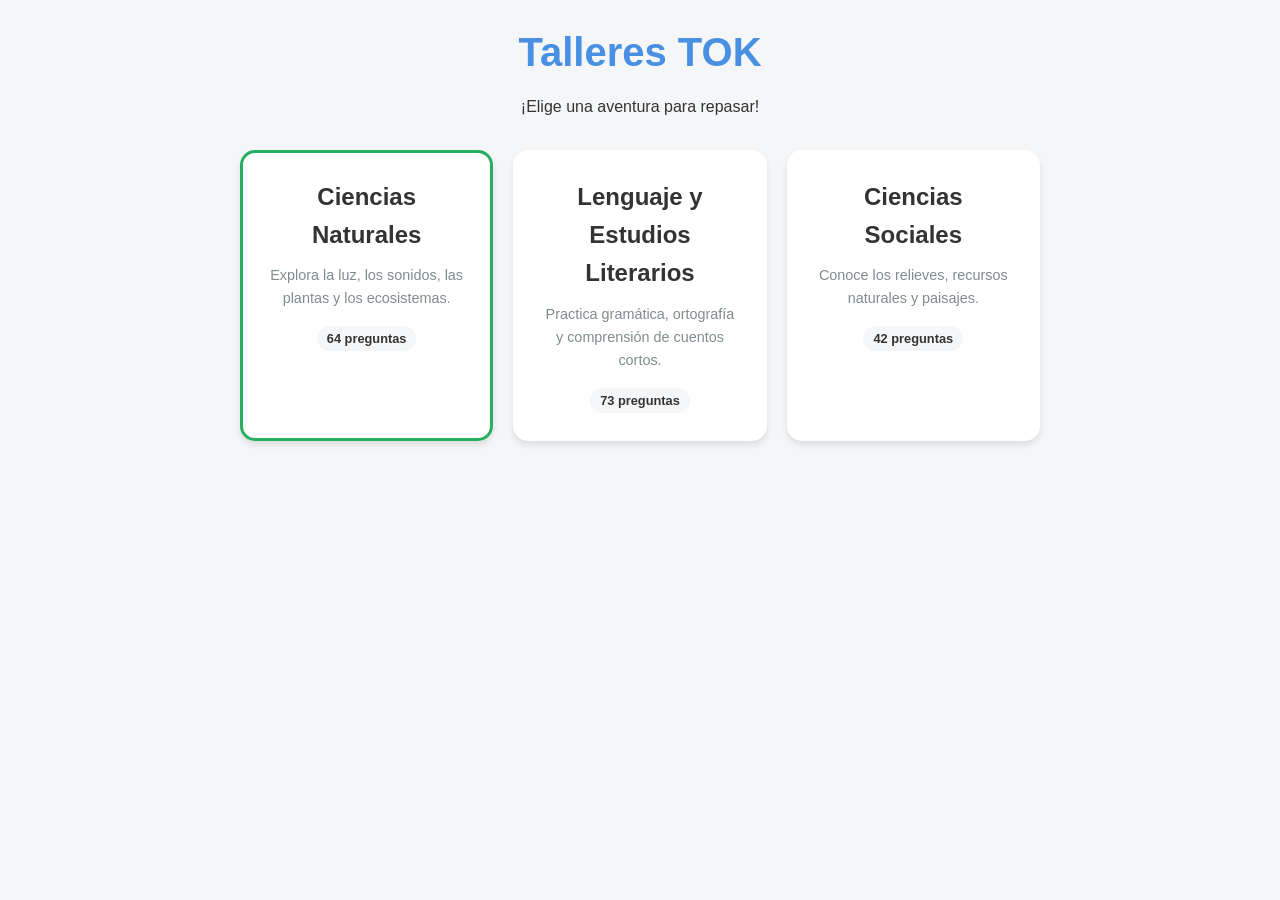
==== commit bb8234c2: "Agregada seccion de lenguaje 4 (Vocabulario)" ====
--- a/index.html
+++ b/index.html
@@ -3348,7 +3348,7 @@
     "subject": "lenguaje",
     "station": "Textos Discontinuos",
     "type": "multiple",
-    "context": "**Cartel de Reciclaje de la Escuela:**\n\n[ DIBUJO DE UNA CANECA AZUL ] -> PLÁSTICO\n[ DIBUJO DE UNA CANECA GRIS ] -> PAPEL Y CARTÓN\n[ DIBUJO DE UNA CANECA VERDE ] -> RESTOS DE COMIDA\n\n*Nota: 'El camión recolector pasa los días viernes.'*",
+    "context": "<strong>Cartel de Reciclaje de la Escuela:</strong>\n<div style=\"text-align:center; margin: 15px 0; background:white; padding:10px; border-radius:8px;\"><svg width=\"300\" height=\"120\" viewBox=\"0 0 300 120\"><rect x=\"20\" y=\"20\" width=\"60\" height=\"80\" rx=\"5\" fill=\"#3498db\"/><rect x=\"15\" y=\"10\" width=\"70\" height=\"10\" rx=\"2\" fill=\"#2980b9\"/><text x=\"50\" y=\"60\" fill=\"white\" font-size=\"12\" font-family=\"sans-serif\" text-anchor=\"middle\" font-weight=\"bold\">PLÁSTICO</text><rect x=\"120\" y=\"20\" width=\"60\" height=\"80\" rx=\"5\" fill=\"#7f8c8d\"/><rect x=\"115\" y=\"10\" width=\"70\" height=\"10\" rx=\"2\" fill=\"#95a5a6\"/><text x=\"150\" y=\"60\" fill=\"white\" font-size=\"12\" font-family=\"sans-serif\" text-anchor=\"middle\" font-weight=\"bold\">PAPEL</text><rect x=\"220\" y=\"20\" width=\"60\" height=\"80\" rx=\"5\" fill=\"#2ecc71\"/><rect x=\"215\" y=\"10\" width=\"70\" height=\"10\" rx=\"2\" fill=\"#27ae60\"/><text x=\"250\" y=\"60\" fill=\"white\" font-size=\"12\" font-family=\"sans-serif\" text-anchor=\"middle\" font-weight=\"bold\">COMIDA</text></svg></div>\n<em>Nota: 'El camión recolector pasa los días viernes.'</em>",
     "prompt": "Este tipo de texto se llama 'discontinuo' porque combina gráficos, esquemas y textos cortos. Según la información del cartel, ¿dónde debes botar una botella de agua vacía?",
     "options": [
       "En la caneca azul (Plástico).",
@@ -3437,6 +3437,766 @@
       "al suelo."
     ],
     "explain": "Nosotros no tiramos basura al suelo. La palabra 'no' convierte la oración en negativa."
+  },
+  {
+    "id": "len4_1",
+    "subject": "lenguaje",
+    "station": "Vocabulario Divertido",
+    "type": "multiple",
+    "context": "**El Cumpleaños de Sofía:**\n\n'Sofía estaba muy **feliz** porque recibió un regalo enorme. Era un oso de peluche muy **lindo** que siempre había querido.'",
+    "prompt": "¿Qué palabra significa lo mismo (es un sinónimo) que la palabra resaltada 'feliz'?",
+    "options": [
+      "Contenta",
+      "Triste",
+      "Enojada",
+      "Cansada"
+    ],
+    "correctAnswer": "Contenta",
+    "explain": "Feliz y contenta son sinónimos, significan lo mismo."
+  },
+  {
+    "id": "len4_2",
+    "subject": "lenguaje",
+    "station": "Vocabulario Divertido",
+    "type": "multiple",
+    "context": "**El Cumpleaños de Sofía:**\n\n'Sofía estaba muy feliz porque recibió un regalo **enorme**. Era un oso de peluche muy lindo que siempre había querido.'",
+    "prompt": "¿Cuál es un antónimo (lo contrario) de la palabra 'enorme'?",
+    "options": [
+      "Pequeño",
+      "Gigante",
+      "Largo",
+      "Bonito"
+    ],
+    "correctAnswer": "Pequeño",
+    "explain": "El antónimo de enorme (muy grande) es pequeño."
+  },
+  {
+    "id": "len4_3",
+    "subject": "lenguaje",
+    "station": "Vocabulario Divertido",
+    "type": "match",
+    "context": "¡Juguemos a los opuestos! Los antónimos son palabras que significan lo contrario.",
+    "prompt": "Relaciona cada palabra con su antónimo correcto:",
+    "pairs": [
+      {
+        "id": "p4_1",
+        "left": "Día",
+        "right": "Noche"
+      },
+      {
+        "id": "p4_2",
+        "left": "Llorar",
+        "right": "Reír"
+      },
+      {
+        "id": "p4_3",
+        "left": "Frío",
+        "right": "Caliente"
+      },
+      {
+        "id": "p4_4",
+        "left": "Rápido",
+        "right": "Lento"
+      }
+    ],
+    "explain": "Cada par de palabras representa lo contrario (antónimos)."
+  },
+  {
+    "id": "len4_4",
+    "subject": "lenguaje",
+    "station": "Vocabulario Divertido",
+    "type": "multiple",
+    "context": "Lee la siguiente frase:\n\n'El perro de mi vecino es muy **bravo**.'",
+    "prompt": "¿Qué palabra significa lo mismo que 'bravo' (sinónimo)?",
+    "options": [
+      "Feroz",
+      "Amable",
+      "Dormilón",
+      "Pequeño"
+    ],
+    "correctAnswer": "Feroz",
+    "explain": "Bravo y feroz son sinónimos porque indican que el perro tiene un carácter fuerte."
+  },
+  {
+    "id": "len4_5",
+    "subject": "lenguaje",
+    "station": "Vocabulario Divertido",
+    "type": "match",
+    "context": "¡A buscar parejas que se parezcan! Los sinónimos son palabras diferentes que significan lo mismo.",
+    "prompt": "Relaciona cada palabra con su sinónimo:",
+    "pairs": [
+      {
+        "id": "s4_1",
+        "left": "Saltar",
+        "right": "Brincar"
+      },
+      {
+        "id": "s4_2",
+        "left": "Hermoso",
+        "right": "Bello"
+      },
+      {
+        "id": "s4_3",
+        "left": "Regalo",
+        "right": "Obsequio"
+      },
+      {
+        "id": "s4_4",
+        "left": "Terminar",
+        "right": "Acabar"
+      }
+    ],
+    "explain": "Saltar=Brincar, Hermoso=Bello, Regalo=Obsequio, Terminar=Acabar."
+  },
+  {
+    "id": "len4_6",
+    "subject": "lenguaje",
+    "station": "Vocabulario Divertido",
+    "type": "multiple",
+    "context": "Tomás siempre es el primero en llegar a la escuela porque camina muy **rápido**.",
+    "prompt": "¿Cuál de estas palabras es el antónimo de 'rápido'?",
+    "options": [
+      "Lento",
+      "Veloz",
+      "Fuerte",
+      "Alto"
+    ],
+    "correctAnswer": "Lento",
+    "explain": "Lo contrario de ir rápido es ir lento."
+  },
+  {
+    "id": "len4_7",
+    "subject": "lenguaje",
+    "station": "Vocabulario Divertido",
+    "type": "multiple",
+    "context": "**En el parque:**\n'La niña estaba **asustada** al ver al perro saltar tan alto.'",
+    "prompt": "¿Cuál es un sinónimo de 'asustada'?",
+    "options": [
+      "Temerosa",
+      "Alegre",
+      "Tranquila",
+      "Valiente"
+    ],
+    "correctAnswer": "Temerosa",
+    "explain": "Estar asustada o temerosa es sentir miedo."
+  },
+  {
+    "id": "len4_8",
+    "subject": "lenguaje",
+    "station": "Vocabulario Divertido",
+    "type": "multiple",
+    "context": "María se puso un saco porque el clima estaba muy **frío**.",
+    "prompt": "¿Qué pasa si cambiamos 'frío' por su antónimo? ¿Cómo quedaría la oración?",
+    "options": [
+      "...porque el clima estaba muy caliente.",
+      "...porque el clima estaba muy helado.",
+      "...porque el clima estaba muy nublado.",
+      "...porque el clima estaba muy oscuro."
+    ],
+    "correctAnswer": "...porque el clima estaba muy caliente.",
+    "explain": "El antónimo de frío es caliente."
+  },
+  {
+    "id": "len4_9",
+    "subject": "lenguaje",
+    "station": "Vocabulario Divertido",
+    "type": "multiple",
+    "context": "El niño subió por la escalera para alcanzar el juguete.",
+    "prompt": "¿Cuál es el antónimo del verbo 'subir'?",
+    "options": [
+      "Bajar",
+      "Correr",
+      "Trepar",
+      "Caer"
+    ],
+    "correctAnswer": "Bajar",
+    "explain": "La acción contraria a subir es bajar."
+  },
+  {
+    "id": "len4_10",
+    "subject": "lenguaje",
+    "station": "Vocabulario Divertido",
+    "type": "multiple",
+    "context": "Para preparar la sopa, el cocinero necesita **empezar** cortando las verduras.",
+    "prompt": "¿Cuál es un sinónimo de la palabra 'empezar'?",
+    "options": [
+      "Comenzar",
+      "Terminar",
+      "Guardar",
+      "Picar"
+    ],
+    "correctAnswer": "Comenzar",
+    "explain": "Empezar y comenzar son palabras sinónimas."
+  },
+  {
+    "id": "len4_11",
+    "subject": "lenguaje",
+    "station": "Palabras que Crecen y se Achican",
+    "type": "multiple",
+    "context": "A veces las cosas nos parecen muy grandes y usamos terminaciones como -ón, -ona, -azo, -aza, -ote, -ota.",
+    "prompt": "¿Cuál es el aumentativo de la palabra 'perro'?",
+    "options": [
+      "Perrazo",
+      "Perrito",
+      "Perro",
+      "Perrera"
+    ],
+    "correctAnswer": "Perrazo",
+    "explain": "Perrazo indica que el perro es muy grande."
+  },
+  {
+    "id": "len4_12",
+    "subject": "lenguaje",
+    "station": "Palabras que Crecen y se Achican",
+    "type": "multiple",
+    "context": "**Una pequeña mascota:**\n'Mi hermana tiene un gato tan pequeñito que cabe en sus manos.'",
+    "prompt": "¿Cuál es el diminutivo de 'gato'?",
+    "options": [
+      "Gatito",
+      "Gatazo",
+      "Gatón",
+      "Gatear"
+    ],
+    "correctAnswer": "Gatito",
+    "explain": "Gatito se usa para nombrar a un gato pequeño."
+  },
+  {
+    "id": "len4_13",
+    "subject": "lenguaje",
+    "station": "Palabras que Crecen y se Achican",
+    "type": "match",
+    "context": "Los diminutivos indican que algo es pequeño (-ito, -ita) y los aumentativos que es grande (-ote, -azo).",
+    "prompt": "Relaciona la palabra original con su forma en diminutivo:",
+    "pairs": [
+      {
+        "id": "dim_1",
+        "left": "Casa",
+        "right": "Casita"
+      },
+      {
+        "id": "dim_2",
+        "left": "Sol",
+        "right": "Solecito"
+      },
+      {
+        "id": "dim_3",
+        "left": "Mesa",
+        "right": "Mesita"
+      },
+      {
+        "id": "dim_4",
+        "left": "Pájaro",
+        "right": "Pajarito"
+      }
+    ],
+    "explain": "Añadimos -ita, -ito, -ecito para indicar tamaño pequeño."
+  },
+  {
+    "id": "len4_14",
+    "subject": "lenguaje",
+    "station": "Palabras que Crecen y se Achican",
+    "type": "match",
+    "context": "¡Ahora vamos a hacer las cosas gigantes!",
+    "prompt": "Relaciona la palabra con su aumentativo:",
+    "pairs": [
+      {
+        "id": "aum_1",
+        "left": "Libro",
+        "right": "Librote"
+      },
+      {
+        "id": "aum_2",
+        "left": "Cabeza",
+        "right": "Cabezota"
+      },
+      {
+        "id": "aum_3",
+        "left": "Golpe",
+        "right": "Golpazo"
+      },
+      {
+        "id": "aum_4",
+        "left": "Coche",
+        "right": "Cochazo"
+      }
+    ],
+    "explain": "Usamos -ote, -ota, -azo para los aumentativos."
+  },
+  {
+    "id": "len4_15",
+    "subject": "lenguaje",
+    "station": "Palabras que Crecen y se Achican",
+    "type": "multiple",
+    "context": "Lee la oración: 'El león pegó un rugido tan fuerte que asustó al ratoncito.'",
+    "prompt": "¿Qué palabra de la oración está en diminutivo?",
+    "options": [
+      "Ratoncito",
+      "Rugido",
+      "Fuerte",
+      "León"
+    ],
+    "correctAnswer": "Ratoncito",
+    "explain": "Ratoncito es el diminutivo de ratón."
+  },
+  {
+    "id": "len4_16",
+    "subject": "lenguaje",
+    "station": "Palabras que Crecen y se Achican",
+    "type": "multiple",
+    "context": "Quiero decir que una manzana es muy, muy grande.",
+    "prompt": "¿Qué palabra debo usar?",
+    "options": [
+      "Manzanota",
+      "Manzanita",
+      "Manzano",
+      "Manzanar"
+    ],
+    "correctAnswer": "Manzanota",
+    "explain": "Manzanota es el aumentativo de manzana."
+  },
+  {
+    "id": "len4_17",
+    "subject": "lenguaje",
+    "station": "Palabras que Crecen y se Achican",
+    "type": "multiple",
+    "context": "'Caperucita Roja iba por el bosque con su canastita.'",
+    "prompt": "¿Cuántos diminutivos hay en la oración anterior?",
+    "options": [
+      "Dos (Caperucita, canastita)",
+      "Uno (Caperucita)",
+      "Uno (canastita)",
+      "Ninguno"
+    ],
+    "correctAnswer": "Dos (Caperucita, canastita)",
+    "explain": "Caperucita (de caperuza) y canastita (de canasta) son diminutivos."
+  },
+  {
+    "id": "len4_18",
+    "subject": "lenguaje",
+    "station": "Palabras que Crecen y se Achican",
+    "type": "multiple",
+    "context": "Carlos tiene unos zapatos enormes que le quedan grandes.",
+    "prompt": "¿Cuál es el aumentativo correcto para 'zapatos'?",
+    "options": [
+      "Zapatones",
+      "Zapatitos",
+      "Zapatería",
+      "Zapatillas"
+    ],
+    "correctAnswer": "Zapatones",
+    "explain": "Zapatones (o zapatotes) son aumentativos de zapato."
+  },
+  {
+    "id": "len4_19",
+    "subject": "lenguaje",
+    "station": "Palabras que Crecen y se Achican",
+    "type": "multiple",
+    "context": "La palabra 'pelotazo' es un aumentativo que significa un golpe dado con una...",
+    "prompt": "¿Qué significa pelotazo?",
+    "options": [
+      "Golpe fuerte con una pelota",
+      "Una pelota pequeña",
+      "Una pelota que bota poco",
+      "Un juguete"
+    ],
+    "correctAnswer": "Golpe fuerte con una pelota",
+    "explain": "Pelotazo puede significar una pelota muy grande o un golpe fuerte con ella."
+  },
+  {
+    "id": "len4_20",
+    "subject": "lenguaje",
+    "station": "Palabras que Crecen y se Achican",
+    "type": "multiple",
+    "context": "¿Sabías que algunas palabras terminan en 'ito' pero no son diminutivos? Por ejemplo: mosquito.",
+    "prompt": "¿Cuál de estas palabras SÍ es un diminutivo?",
+    "options": [
+      "Perrito",
+      "Mosquito",
+      "Pajarito (ave pequeña)",
+      "Perrito y Pajarito"
+    ],
+    "correctAnswer": "Perrito y Pajarito",
+    "explain": "Perrito viene de perro y pajarito de pájaro. Mosquito es una palabra entera, no viene de 'mosco' pequeño en el mismo sentido, aunque su origen sí lo sea, pero pajarito y perrito son los ejemplos más claros."
+  },
+  {
+    "id": "len4_21",
+    "subject": "lenguaje",
+    "station": "Familias de Palabras",
+    "type": "multiple",
+    "context": "Una familia de palabras es un grupo de palabras que comparten la misma raíz y tienen significados parecidos.",
+    "prompt": "¿Qué palabra NO pertenece a la familia de la palabra 'FLOR'?",
+    "options": [
+      "Flotador",
+      "Florero",
+      "Florería",
+      "Floral"
+    ],
+    "correctAnswer": "Flotador",
+    "explain": "Flotador viene de flotar, no tiene nada que ver con las flores."
+  },
+  {
+    "id": "len4_22",
+    "subject": "lenguaje",
+    "station": "Familias de Palabras",
+    "type": "multiple",
+    "context": "Tenemos las palabras: zapato, zapatero, zapatería, zapatilla.",
+    "prompt": "¿Cuál es la palabra primitiva o raíz de esta familia?",
+    "options": [
+      "Zapato",
+      "Zapatería",
+      "Zapatilla",
+      "Zapatero"
+    ],
+    "correctAnswer": "Zapato",
+    "explain": "De la palabra 'zapato' nacen todas las demás."
+  },
+  {
+    "id": "len4_23",
+    "subject": "lenguaje",
+    "station": "Familias de Palabras",
+    "type": "match",
+    "context": "A cada palabra primitiva, únele su familia de palabras.",
+    "prompt": "Relaciona la raíz con su familia de palabras:",
+    "pairs": [
+      {
+        "id": "fam_1",
+        "left": "Pan",
+        "right": "Panadero, panadería, panecillo"
+      },
+      {
+        "id": "fam_2",
+        "left": "Fruta",
+        "right": "Frutero, frutería, frutal"
+      },
+      {
+        "id": "fam_3",
+        "left": "Mar",
+        "right": "Marinero, submarino, marea"
+      },
+      {
+        "id": "fam_4",
+        "left": "Carne",
+        "right": "Carnicero, carnicería, carnívoro"
+      }
+    ],
+    "explain": "Cada grupo comparte la misma raíz y un significado relacionado."
+  },
+  {
+    "id": "len4_24",
+    "subject": "lenguaje",
+    "station": "Familias de Palabras",
+    "type": "multiple",
+    "context": "**Investigación de Palabras:**\n\n'La niña guardó el libro en la librería, mientras el librero organizaba las estanterías.'",
+    "prompt": "¿A qué familia de palabras pertenecen 'librería' y 'librero'?",
+    "options": [
+      "Familia de libro",
+      "Familia de libre",
+      "Familia de leer",
+      "Familia de madera"
+    ],
+    "correctAnswer": "Familia de libro",
+    "explain": "Librería, librero y librito provienen de la palabra libro."
+  },
+  {
+    "id": "len4_25",
+    "subject": "lenguaje",
+    "station": "Familias de Palabras",
+    "type": "multiple",
+    "context": "Lee con atención las siguientes palabras: campana, campanario, campanada, campamento.",
+    "prompt": "¿Cuál palabra es la 'intrusa' que NO pertenece a la familia de 'campana'?",
+    "options": [
+      "Campamento",
+      "Campanario",
+      "Campanada",
+      "Todas pertenecen"
+    ],
+    "correctAnswer": "Campamento",
+    "explain": "Campamento viene de campo/acampar, no de campana."
+  },
+  {
+    "id": "len4_26",
+    "subject": "lenguaje",
+    "station": "Familias de Palabras",
+    "type": "multiple",
+    "context": "¿Qué lugar vende helados?",
+    "prompt": "¿Cuál palabra de la familia de 'helado' significa 'tienda donde se venden helados'?",
+    "options": [
+      "Heladería",
+      "Heladero",
+      "Heladito",
+      "Hielo"
+    ],
+    "correctAnswer": "Heladería",
+    "explain": "La terminación -ería a menudo indica la tienda o lugar de venta."
+  },
+  {
+    "id": "len4_27",
+    "subject": "lenguaje",
+    "station": "Familias de Palabras",
+    "type": "match",
+    "context": "Encuentra el lugar de venta de estas familias de palabras.",
+    "prompt": "Relaciona la palabra con el lugar donde se vende:",
+    "pairs": [
+      {
+        "id": "ven_1",
+        "left": "Pescado",
+        "right": "Pescadería"
+      },
+      {
+        "id": "ven_2",
+        "left": "Reloj",
+        "right": "Relojería"
+      },
+      {
+        "id": "ven_3",
+        "left": "Pan",
+        "right": "Panadería"
+      },
+      {
+        "id": "ven_4",
+        "left": "Juguete",
+        "right": "Juguetería"
+      }
+    ],
+    "explain": "Se forman añadiendo -ería a la raíz de la palabra."
+  },
+  {
+    "id": "len4_28",
+    "subject": "lenguaje",
+    "station": "Familias de Palabras",
+    "type": "multiple",
+    "context": "Mi tío pinta cuadros muy hermosos. A él le dicen el 'pintor'.",
+    "prompt": "¿Qué otras palabras pertenecen a la familia de 'pintar'?",
+    "options": [
+      "Pintura, pintoresco, pintado",
+      "Pino, piña, pinzón",
+      "Pinta, pinocho, pimiento",
+      "Pimiento, pingüino, pincho"
+    ],
+    "correctAnswer": "Pintura, pintoresco, pintado",
+    "explain": "Todas comparten la raíz 'pint-' y tienen que ver con color o cuadros."
+  },
+  {
+    "id": "len4_29",
+    "subject": "lenguaje",
+    "station": "Familias de Palabras",
+    "type": "multiple",
+    "context": "¿De dónde vienen estas palabras: arboleda, arbusto, arbolito?",
+    "prompt": "¿Cuál es la palabra raíz?",
+    "options": [
+      "Árbol",
+      "Arena",
+      "Arte",
+      "Arbusto"
+    ],
+    "correctAnswer": "Árbol",
+    "explain": "Todas se refieren a árboles o conjuntos de ellos."
+  },
+  {
+    "id": "len4_30",
+    "subject": "lenguaje",
+    "station": "Familias de Palabras",
+    "type": "multiple",
+    "context": "Las palabras también tienen familias, ¡como nosotros! Tienen un 'apellido' (raíz) en común.",
+    "prompt": "¿Qué palabra es de la familia de 'caballo'?",
+    "options": [
+      "Caballeriza",
+      "Cabaña",
+      "Cabelo",
+      "Cabra"
+    ],
+    "correctAnswer": "Caballeriza",
+    "explain": "Caballeriza es el lugar donde duermen los caballos."
+  },
+  {
+    "id": "len4_31",
+    "subject": "lenguaje",
+    "station": "Los Sonidos de las Palabras",
+    "type": "multiple",
+    "context": "Las onomatopeyas son palabras que imitan sonidos de la vida real. \n\n¡Miau, miau! dijo el animalito.",
+    "prompt": "¿De qué animal es la onomatopeya 'miau'?",
+    "options": [
+      "El gato",
+      "El perro",
+      "El pato",
+      "El león"
+    ],
+    "correctAnswer": "El gato",
+    "explain": "El sonido que hacen los gatos se escribe 'miau'."
+  },
+  {
+    "id": "len4_32",
+    "subject": "lenguaje",
+    "station": "Los Sonidos de las Palabras",
+    "type": "multiple",
+    "context": "**El reloj misterioso:**\n\n'En la casa de la abuela, a la medianoche se escuchaba: ¡Tic, tac, tic, tac! constante y sin parar.'",
+    "prompt": "¿Qué sonido imita la onomatopeya 'tic, tac'?",
+    "options": [
+      "El sonido de un reloj",
+      "Una campana",
+      "Un tambor",
+      "El agua cayendo"
+    ],
+    "correctAnswer": "El sonido de un reloj",
+    "explain": "El segundero de los relojes de pared suele sonar como tic-tac."
+  },
+  {
+    "id": "len4_33",
+    "subject": "lenguaje",
+    "station": "Los Sonidos de las Palabras",
+    "type": "match",
+    "context": "¡A jugar con los sonidos de los animales!",
+    "prompt": "Relaciona cada animal con su onomatopeya:",
+    "pairs": [
+      {
+        "id": "ono_1",
+        "left": "Vaca",
+        "right": "Muuu"
+      },
+      {
+        "id": "ono_2",
+        "left": "Pato",
+        "right": "Cuac, cuac"
+      },
+      {
+        "id": "ono_3",
+        "left": "Oveja",
+        "right": "Beee"
+      },
+      {
+        "id": "ono_4",
+        "left": "Perro",
+        "right": "Guau, guau"
+      }
+    ],
+    "explain": "Cada onomatopeya representa el ruido que hace ese animal."
+  },
+  {
+    "id": "len4_34",
+    "subject": "lenguaje",
+    "station": "Los Sonidos de las Palabras",
+    "type": "multiple",
+    "context": "El niño iba caminando cuando de pronto... ¡Pum! Se cayó al piso.",
+    "prompt": "¿Qué significa la onomatopeya '¡Pum!'?",
+    "options": [
+      "Un golpe o caída",
+      "Alguien que estornuda",
+      "Un grito de alegría",
+      "El canto de un pájaro"
+    ],
+    "correctAnswer": "Un golpe o caída",
+    "explain": "El sonido pum suele representar un impacto o caída fuerte."
+  },
+  {
+    "id": "len4_35",
+    "subject": "lenguaje",
+    "station": "Los Sonidos de las Palabras",
+    "type": "match",
+    "context": "No solo los animales hacen sonidos, ¡las cosas también!",
+    "prompt": "Relaciona el sonido con lo que lo produce:",
+    "pairs": [
+      {
+        "id": "son_1",
+        "left": "¡Ring, ring!",
+        "right": "El teléfono"
+      },
+      {
+        "id": "son_2",
+        "left": "¡Toc, toc!",
+        "right": "Alguien llamando a la puerta"
+      },
+      {
+        "id": "son_3",
+        "left": "¡Pii, pii!",
+        "right": "La bocina de un auto"
+      },
+      {
+        "id": "son_4",
+        "left": "¡Aaaachís!",
+        "right": "Un estornudo"
+      }
+    ],
+    "explain": "Estas onomatopeyas imitan los sonidos diarios a nuestro alrededor."
+  },
+  {
+    "id": "len4_36",
+    "subject": "lenguaje",
+    "station": "Los Sonidos de las Palabras",
+    "type": "multiple",
+    "context": "¿Sabías que los ruidos del cuerpo también se pueden escribir como onomatopeyas?",
+    "prompt": "¿Cuál onomatopeya imita a alguien durmiendo?",
+    "options": [
+      "Zzz...",
+      "Glu, glu...",
+      "Muac...",
+      "Ouch..."
+    ],
+    "correctAnswer": "Zzz...",
+    "explain": "La letra Z repetida imita el sonido del ronquido o la respiración al dormir."
+  },
+  {
+    "id": "len4_37",
+    "subject": "lenguaje",
+    "station": "Los Sonidos de las Palabras",
+    "type": "multiple",
+    "context": "¡Splash! Se escuchó fuerte cuando la rana saltó al estanque.",
+    "prompt": "¿Qué representa la onomatopeya 'splash'?",
+    "options": [
+      "Algo cayendo al agua",
+      "Una ventana rompiéndose",
+      "Una pelota rebotando",
+      "Un aplauso"
+    ],
+    "correctAnswer": "Algo cayendo al agua",
+    "explain": "Splash imita el sonido del agua salpicando."
+  },
+  {
+    "id": "len4_38",
+    "subject": "lenguaje",
+    "station": "Los Sonidos de las Palabras",
+    "type": "multiple",
+    "context": "Mamá me dio un abrazo y se escuchó: ¡Muac!",
+    "prompt": "¿Qué significa la onomatopeya 'muac'?",
+    "options": [
+      "Un beso",
+      "Un mordisco",
+      "Un susto",
+      "Una sonrisa"
+    ],
+    "correctAnswer": "Un beso",
+    "explain": "La palabra muac es como se suele escribir el sonido de dar un beso."
+  },
+  {
+    "id": "len4_39",
+    "subject": "lenguaje",
+    "station": "Los Sonidos de las Palabras",
+    "type": "multiple",
+    "context": "Camilo bebía jugo de manzana rápido y se escuchaba: glu, glu, glu.",
+    "prompt": "¿Qué acción describe la onomatopeya 'glu, glu, glu'?",
+    "options": [
+      "Tragar un líquido",
+      "Gargarear agua",
+      "Escupir agua",
+      "Hervir el agua"
+    ],
+    "correctAnswer": "Tragar un líquido",
+    "explain": "Glu glu imita el sonido al pasar un líquido por la garganta."
+  },
+  {
+    "id": "len4_40",
+    "subject": "lenguaje",
+    "station": "Los Sonidos de las Palabras",
+    "type": "multiple",
+    "context": "Estábamos muy asustados en el bosque, y de repente se escuchó un fuerte ¡Grrrrr! escondido tras los árboles.",
+    "prompt": "¿De qué podría ser esa onomatopeya?",
+    "options": [
+      "Un animal salvaje gruñendo",
+      "Un pájaro cantando",
+      "Un ratón corriendo",
+      "Una puerta abriéndose"
+    ],
+    "correctAnswer": "Un animal salvaje gruñendo",
+    "explain": "Grrr imita el gruñido de animales furiosos o salvajes."
   },
   {
     "id": "mat_1",
@@ -5269,7 +6029,7 @@
     if (q.context) {
         const ctx = document.createElement('div');
         ctx.className = 'question-context';
-        ctx.textContent = q.context;
+        ctx.innerHTML = q.context.replace(/\n/g, '<br>');
         container.appendChild(ctx);
     }
     
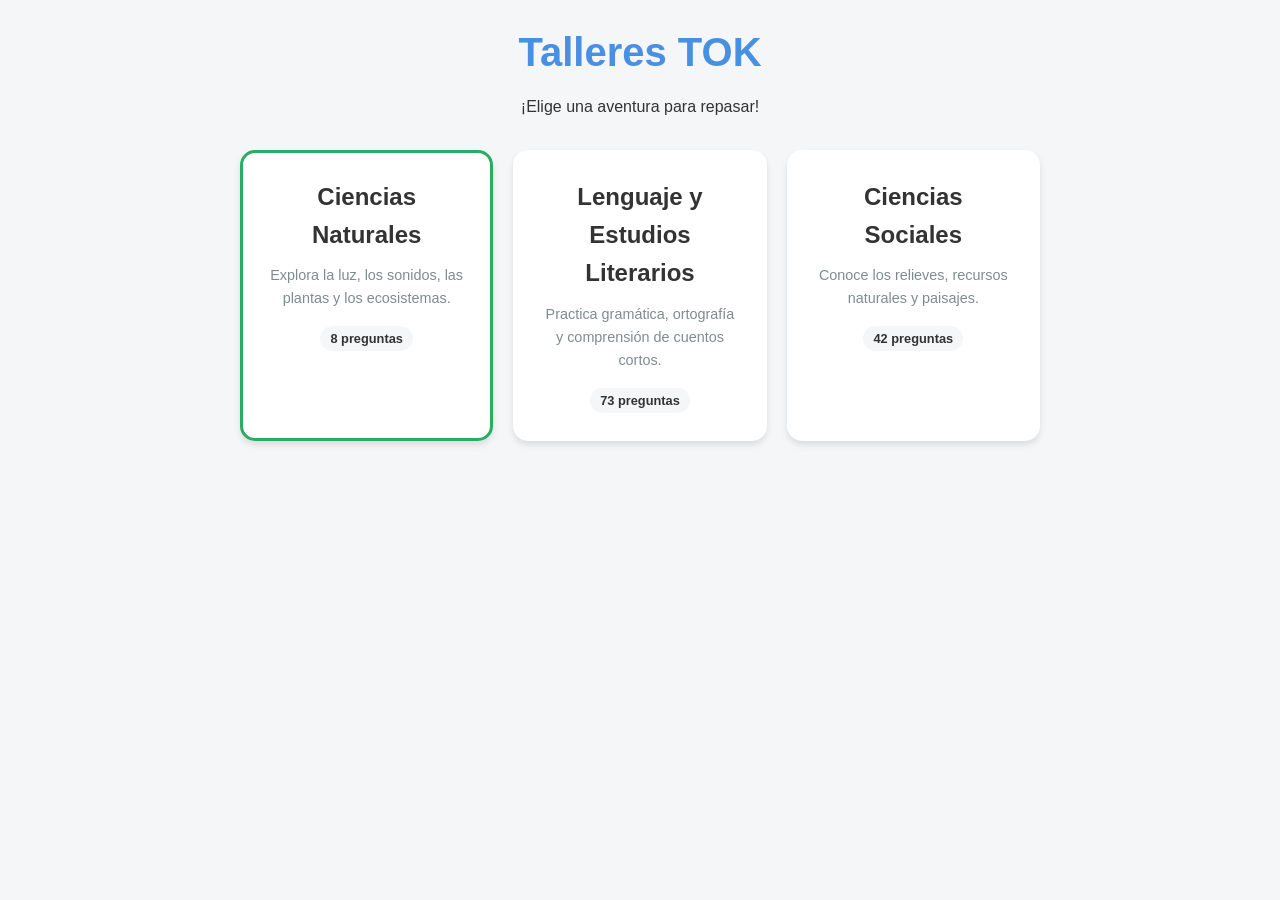
==== commit 82f6bb88: "Hide old science questions and add T3TOK1 questions" ====
--- a/index.html
+++ b/index.html
@@ -822,1390 +822,132 @@
     <script>
         const QUESTIONS_ALL = [
   {
-    "id": "loc_1",
+    "id": "t3tok1_1",
+    "type": "multiple",
     "subject": "science",
-    "station": "Locomoción",
-    "type": "multiple",
-    "context": "El cuerpo humano está compuesto por músculos que nos ayudan a realizar funciones vitales.",
-    "prompt": "¿Cuál es la función principal de los músculos?",
-    "options": [
-      "Permitir el movimiento mediante la contracción",
-      "Digerir los alimentos",
-      "Proteger el cerebro",
-      "Producir sangre"
-    ],
-    "correctAnswer": "Permitir el movimiento mediante la contracción",
-    "explain": "Los músculos se contraen y relajan para permitirnos mover."
-  },
-  {
-    "id": "loc_2",
+    "station": "T3TOK1",
+    "prompt": "¿Qué es el ambiente?",
+    "options": [
+      "El lugar en el que se desarrollan y relacionan los seres vivos.",
+      "Solo el agua que los animales beben.",
+      "Únicamente el lugar donde dormimos.",
+      "El aire que no se puede ver."
+    ],
+    "correctAnswer": "El lugar en el que se desarrollan y relacionan los seres vivos.",
+    "explain": "El ambiente es el lugar donde los seres vivos encuentran todo lo necesario para crecer y desarrollarse, como agua, luz, alimento y refugio."
+  },
+  {
+    "id": "t3tok1_2",
+    "type": "true_false",
     "subject": "science",
-    "station": "Locomoción",
-    "type": "match",
-    "context": "Anita aprendió que todos los músculos son distintos y se clasifican en 3 grupos.",
-    "prompt": "Relaciona el tipo de músculo con su nombre correcto:",
-    "pairs": [
-      {
-        "id": "p2_1",
-        "left": "Músculo que se une a los huesos",
-        "right": "Músculo Esquelético"
-      },
-      {
-        "id": "p2_2",
-        "left": "Músculo del corazón",
-        "right": "Músculo Cardíaco"
-      },
-      {
-        "id": "p2_3",
-        "left": "Músculo de los intestinos",
-        "right": "Músculo Liso"
-      },
-      {
-        "id": "p2_4",
-        "left": "Músculo del ojo",
-        "right": "Músculo Ocular"
-      }
-    ],
-    "explain": "Cada tipo de músculo se encuentra en lugares específicos del cuerpo."
-  },
-  {
-    "id": "loc_3",
-    "subject": "science",
-    "station": "Locomoción",
-    "type": "multiple",
-    "context": "El corazón es un órgano muy importante que no deja de latir.",
-    "prompt": "¿Qué tipo de músculo forma el corazón?",
-    "options": [
-      "Músculo Cardíaco",
-      "Músculo Liso",
-      "Músculo Esquelético",
-      "Músculo Involuntario Rígido"
-    ],
-    "correctAnswer": "Músculo Cardíaco",
-    "explain": "El músculo cardíaco es exclusivo del corazón."
-  },
-  {
-    "id": "loc_5",
-    "subject": "science",
-    "station": "Locomoción",
-    "type": "multiple",
-    "context": "El estómago y los intestinos se mueven solos para digerir la comida.",
-    "prompt": "¿Qué tipo de músculo tienen los órganos internos como el estómago?",
-    "options": [
-      "Músculo Liso",
-      "Músculo Cardíaco",
-      "Músculo Esquelético",
-      "Músculo Nervioso"
-    ],
-    "correctAnswer": "Músculo Liso",
-    "explain": "El músculo liso recubre nuestros órganos internos y funciona sin que lo pensemos."
-  },
-  {
-    "id": "loc_6",
-    "subject": "science",
-    "station": "Locomoción",
-    "type": "multiple",
-    "context": "Algunos músculos los movemos porque queremos, y otros se mueven solos (independientes).",
-    "prompt": "¿Los músculos lisos y cardíacos funcionan de manera independiente (involuntaria)?",
-    "options": [
-      "Sí, funcionan automáticamente para mantenernos vivos",
-      "No, nosotros los controlamos al pensar",
-      "Solo cuando dormimos",
-      "No, solo funcionan si estamos despiertos"
-    ],
-    "correctAnswer": "Sí, funcionan automáticamente para mantenernos vivos",
-    "explain": "No tenemos que pensar para que el corazón lata o el estómago digiera."
-  },
-  {
-    "id": "loc_7",
-    "subject": "science",
-    "station": "Locomoción",
-    "type": "match",
-    "context": "Une el músculo con su comportamiento.",
-    "prompt": "Relaciona el tipo de músculo con cómo se mueve:",
-    "pairs": [
-      {
-        "id": "p7_1",
-        "left": "Músculo Esquelético",
-        "right": "Voluntario (tú lo controlas)"
-      },
-      {
-        "id": "p7_2",
-        "left": "Músculo Cardíaco",
-        "right": "Involuntario (late solo)"
-      },
-      {
-        "id": "p7_3",
-        "left": "Músculo Liso",
-        "right": "Involuntario (mueve los órganos solos)"
-      },
-      {
-        "id": "p7_4",
-        "left": "Músculo Ocular",
-        "right": "Movimiento rápido"
-      }
-    ],
-    "explain": "Solo podemos controlar a voluntad los músculos esqueléticos."
-  },
-  {
-    "id": "loc_8",
-    "subject": "science",
-    "station": "Locomoción",
-    "type": "multiple",
-    "context": "Cuando pateas un balón o levantas la mano para participar en clase.",
-    "prompt": "¿Qué músculo estás utilizando?",
-    "options": [
-      "Músculo Esquelético",
-      "Músculo Cardíaco",
-      "Músculo Liso",
-      "Músculo Óseo"
-    ],
-    "correctAnswer": "Músculo Esquelético",
-    "explain": "Los usamos para movimientos voluntarios."
-  },
-  {
-    "id": "loc_10",
-    "subject": "science",
-    "station": "Locomoción",
-    "type": "multiple",
-    "context": "Un grupo de científicos en Bogotá estudia los músculos.",
-    "prompt": "El cuerpo humano realiza funciones vitales y se mueve, ¿a través de qué acción muscular?",
-    "options": [
-      "La contracción",
-      "La evaporación",
-      "La respiración",
-      "La digestión"
-    ],
-    "correctAnswer": "La contracción",
-    "explain": "Los músculos se contraen y se relajan para tirar de los huesos y generar movimiento."
-  },
-  {
-    "id": "loc_11",
-    "subject": "science",
-    "station": "Locomoción",
-    "type": "multiple",
-    "context": "Si queremos escribir con un lápiz, usamos nuestras manos.",
-    "prompt": "¿Qué músculos se encuentran en los brazos y las manos?",
-    "options": [
-      "Esqueléticos",
-      "Lisos",
-      "Cardíacos",
-      "Digestivos"
-    ],
-    "correctAnswer": "Esqueléticos",
-    "explain": "Recubren los huesos de nuestro esqueleto."
-  },
-  {
-    "id": "loc_12",
-    "subject": "science",
-    "station": "Locomoción",
-    "type": "match",
-    "context": "Relaciona para qué nos sirven estos músculos.",
-    "prompt": "Une el músculo con su función:",
-    "pairs": [
-      {
-        "id": "p12_1",
-        "left": "Músculo cardíaco",
-        "right": "Bombear la sangre por el cuerpo"
-      },
-      {
-        "id": "p12_2",
-        "left": "Músculo esquelético",
-        "right": "Permitir caminar, saltar y correr"
-      },
-      {
-        "id": "p12_3",
-        "left": "Músculo liso",
-        "right": "Mover los alimentos en el estómago"
-      },
-      {
-        "id": "p12_4",
-        "left": "Músculo respiratorio",
-        "right": "Ayuda a inhalar aire"
-      }
-    ],
-    "explain": "Todos son vitales, pero hacen trabajos distintos."
-  },
-  {
-    "id": "loc_13",
-    "subject": "science",
-    "station": "Locomoción",
-    "type": "multiple",
-    "context": "Sin los músculos, nuestro cuerpo no podría moverse, aunque tuviéramos huesos.",
-    "prompt": "¿Qué sistema forma el conjunto de todos nuestros músculos?",
-    "options": [
-      "El sistema muscular",
-      "El sistema digestivo",
-      "El sistema nervioso",
-      "El sistema circulatorio"
-    ],
-    "correctAnswer": "El sistema muscular",
-    "explain": "El sistema muscular, junto con el esqueleto, forma nuestro sistema locomotor."
-  },
-  {
-    "id": "loc_14",
-    "subject": "science",
-    "station": "Locomoción",
-    "type": "multiple",
-    "context": "Cuando sonreímos usamos músculos en nuestra cara.",
-    "prompt": "¿Estos músculos de la cara son voluntarios o involuntarios?",
-    "options": [
-      "Voluntarios (esqueléticos)",
-      "Involuntarios (lisos)",
-      "Involuntarios (cardíacos)",
-      "Voluntarios (lisos)"
-    ],
-    "correctAnswer": "Voluntarios (esqueléticos)",
-    "explain": "Podemos decidir cuándo sonreír."
-  },
-  {
-    "id": "loc_16",
-    "subject": "science",
-    "station": "Locomoción",
-    "type": "match",
-    "context": "Identifica qué puedes controlar y qué no.",
-    "prompt": "Une la acción con el tipo de control muscular:",
-    "pairs": [
-      {
-        "id": "p16_1",
-        "left": "Latido del corazón",
-        "right": "Movimiento Involuntario (Corazón)"
-      },
-      {
-        "id": "p16_2",
-        "left": "Correr en el parque",
-        "right": "Movimiento Voluntario (Piernas)"
-      },
-      {
-        "id": "p16_3",
-        "left": "Digerir el almuerzo",
-        "right": "Movimiento Involuntario (Estómago)"
-      },
-      {
-        "id": "p16_4",
-        "left": "Mover los ojos",
-        "right": "Movimiento Voluntario (Ojos)"
-      }
-    ],
-    "explain": "Esquelético es controlado, cardíaco y liso son independientes."
-  },
-  {
-    "id": "loc_17",
-    "subject": "science",
-    "station": "Locomoción",
-    "type": "multiple",
-    "context": "Los músculos esqueléticos se unen a algo para poder mover nuestro cuerpo.",
-    "prompt": "¿A qué se unen los músculos esqueléticos?",
-    "options": [
-      "A los huesos",
-      "Al corazón",
-      "Al estómago",
-      "A la piel"
-    ],
-    "correctAnswer": "A los huesos",
-    "explain": "Se unen a los huesos mediante tendones."
-  },
-  {
-    "id": "loc_18",
-    "subject": "science",
-    "station": "Locomoción",
-    "type": "multiple",
-    "context": "Si los músculos no existieran en nuestro cuerpo...",
-    "prompt": "¿Podríamos estar de pie?",
-    "options": [
-      "No, seríamos como gelatina sobre los huesos",
-      "Sí, los huesos se mueven solos",
-      "Sí, la piel nos sostendría",
-      "Sí, flotaríamos"
-    ],
-    "correctAnswer": "No, seríamos como gelatina sobre los huesos",
-    "explain": "Los músculos y huesos trabajan juntos para darnos soporte y movimiento."
-  },
-  {
-    "id": "loc_19",
-    "subject": "science",
-    "station": "Locomoción",
-    "type": "match",
-    "context": "Anita organizó sus apuntes de los músculos.",
-    "prompt": "Ayuda a Anita emparejando la palabra clave con su definición:",
-    "pairs": [
-      {
-        "id": "p19_1",
-        "left": "Músculo",
-        "right": "Órgano que se contrae para generar movimiento"
-      },
-      {
-        "id": "p19_2",
-        "left": "Contracción",
-        "right": "Acción de apretarse o acortarse de un músculo"
-      },
-      {
-        "id": "p19_3",
-        "left": "Esqueleto",
-        "right": "Conjunto de huesos al que se unen los músculos"
-      },
-      {
-        "id": "p19_4",
-        "left": "Tendón",
-        "right": "Une el músculo al hueso"
-      }
-    ],
-    "explain": "Los músculos, al contraerse, mueven nuestro esqueleto."
-  },
-  {
-    "id": "loc_20",
-    "subject": "science",
-    "station": "Locomoción",
-    "type": "multiple",
-    "context": "¿Cuál es una excelente forma de mantener nuestros músculos sanos?",
-    "prompt": "Selecciona la mejor opción:",
-    "options": [
-      "Hacer ejercicio y comer saludable",
-      "Estar sentado todo el día viendo TV",
-      "Comer solo dulces",
-      "No dormir nunca"
-    ],
-    "correctAnswer": "Hacer ejercicio y comer saludable",
-    "explain": "El ejercicio fortalece nuestros músculos."
-  },
-  {
-    "id": "loc_label_1",
-    "type": "label",
-    "subject": "science",
-    "station": "Locomoción",
-    "prompt": "Completa las afirmaciones (Toca una palabra y luego el espacio en blanco).",
-    "svg": "<svg viewBox=\"0 0 1000 450\" width=\"100%\" height=\"100%\" style=\"background:#fff; border-radius:15px; font-family: 'Comic Sans MS', sans-serif;\">\n  <text x=\"40\" y=\"50\" font-size=\"28\" font-weight=\"bold\" fill=\"#333\">Completa las afirmaciones sobre los músculos:</text>\n  <text x=\"40\" y=\"110\" font-size=\"24\" fill=\"#555\">a. El corazón está formado por el músculo</text>\n  <rect x=\"550\" y=\"80\" width=\"200\" height=\"40\" fill=\"#f0f0f0\" rx=\"10\"/>\n  <text x=\"40\" y=\"180\" font-size=\"24\" fill=\"#555\">b. A los huesos se une el músculo</text>\n  <rect x=\"550\" y=\"150\" width=\"200\" height=\"40\" fill=\"#f0f0f0\" rx=\"10\"/>\n  <text x=\"40\" y=\"250\" font-size=\"24\" fill=\"#555\">c. Los órganos internos tienen músculo</text>\n  <rect x=\"550\" y=\"220\" width=\"200\" height=\"40\" fill=\"#f0f0f0\" rx=\"10\"/>\n  <text x=\"40\" y=\"320\" font-size=\"24\" fill=\"#555\">d. La contracción muscular permite el</text>\n  <rect x=\"550\" y=\"290\" width=\"200\" height=\"40\" fill=\"#f0f0f0\" rx=\"10\"/>\n  <text x=\"40\" y=\"390\" font-size=\"24\" fill=\"#555\">e. Los músculos del estómago se mueven de forma</text>\n  <rect x=\"550\" y=\"360\" width=\"200\" height=\"40\" fill=\"#f0f0f0\" rx=\"10\"/>\n</svg>",
-    "labels": [
-      {
-        "word": "Cardíaco",
-        "x": 65,
-        "y": 22.2
-      },
-      {
-        "word": "Esquelético",
-        "x": 65,
-        "y": 37.8
-      },
-      {
-        "word": "Liso",
-        "x": 65,
-        "y": 53.3
-      },
-      {
-        "word": "Movimiento",
-        "x": 65,
-        "y": 68.9
-      },
-      {
-        "word": "Involuntaria",
-        "x": 65,
-        "y": 84.4
-      }
-    ],
-    "explain": "Diferentes tipos de músculos tienen diferentes funciones y ubicaciones en el cuerpo."
-  },
-  {
-    "id": "luz_1",
-    "subject": "science",
-    "station": "La Luz y el sonido",
-    "type": "multiple",
-    "context": "La luz es una manifestación de la energía que nos permite observar los objetos.",
-    "prompt": "¿Qué nos permite diferenciar la luz en los objetos?",
-    "options": [
-      "Su tamaño, color, apariencia y forma",
-      "Su olor y sabor",
-      "Su peso y textura",
-      "Su sonido y temperatura"
-    ],
-    "correctAnswer": "Su tamaño, color, apariencia y forma",
-    "explain": "La luz nos permite ver todas estas características visuales."
-  },
-  {
-    "id": "luz_2",
-    "subject": "science",
-    "station": "La Luz y el sonido",
-    "type": "match",
-    "context": "Los objetos interactúan de diferentes maneras con la luz.",
-    "prompt": "Relaciona el tipo de cuerpo con cómo deja pasar la luz:",
-    "pairs": [
-      {
-        "id": "p2_1",
-        "left": "Cuerpos transparentes",
-        "right": "Dejan pasar toda la luz que les llega."
-      },
-      {
-        "id": "p2_2",
-        "left": "Cuerpos opacos",
-        "right": "No dejan pasar la luz que les llega."
-      },
-      {
-        "id": "p2_3",
-        "left": "Cuerpos luminosos",
-        "right": "Desprenden luz o son fuente de luz."
-      },
-      {
-        "id": "p2_4",
-        "left": "Cuerpos translúcidos",
-        "right": "Dejan pasar poca luz."
-      }
-    ],
-    "explain": "Dependiendo del material, los objetos pueden ser transparentes, translúcidos, opacos o luminosos."
-  },
-  {
-    "id": "luz_3",
-    "subject": "science",
-    "station": "La Luz y el sonido",
-    "type": "multiple",
-    "context": "Existen diferentes fuentes de luz, algunas son naturales y otras creadas por el hombre.",
-    "prompt": "¿Cuál de los siguientes es un ejemplo de un cuerpo luminoso natural?",
-    "options": [
-      "El Sol",
-      "Una linterna",
-      "Una vela encendida",
-      "Un bombillo"
-    ],
-    "correctAnswer": "El Sol",
-    "explain": "El Sol emite luz natural, mientras que la linterna y la vela son artificiales."
-  },
-  {
-    "id": "luz_5",
-    "subject": "science",
-    "station": "La Luz y el sonido",
-    "type": "multiple",
-    "context": "María quiere comprar una tela para la cortina de su sala y quiere que entre poca luz.",
-    "prompt": "¿Qué tipo de tela debe seleccionar?",
-    "options": [
-      "Tela translúcida",
-      "Tela transparente",
-      "Tela invisible",
-      "Tela muy delgada"
-    ],
-    "correctAnswer": "Tela translúcida",
-    "explain": "La tela translúcida permite el paso de poca luz, lo ideal para su necesidad."
-  },
-  {
-    "id": "luz_6",
-    "subject": "science",
-    "station": "La Luz y el sonido",
-    "type": "multiple",
-    "context": "María luego decidió comprar una cortina transparente para su cuarto, deseando que entre poca luz.",
-    "prompt": "¿Fue acertada la elección de María?",
-    "options": [
-      "No, porque una cortina transparente deja pasar toda la luz",
-      "Sí, porque es bonita",
-      "No, porque la cortina opaca deja pasar toda la luz",
-      "Sí, porque la cortina transparente bloquea el calor"
-    ],
-    "correctAnswer": "No, porque una cortina transparente deja pasar toda la luz",
-    "explain": "Si quería poca luz, la tela transparente fue una mala elección."
-  },
-  {
-    "id": "luz_7",
-    "subject": "science",
-    "station": "La Luz y el sonido",
-    "type": "match",
-    "context": "Clasifica los siguientes objetos según su interacción con la luz.",
-    "prompt": "Relaciona el objeto con su característica:",
-    "pairs": [
-      {
-        "id": "p7_1",
-        "left": "Linterna",
-        "right": "Cuerpo luminoso"
-      },
-      {
-        "id": "p7_2",
-        "left": "Madera",
-        "right": "Cuerpo opaco"
-      },
-      {
-        "id": "p7_3",
-        "left": "Vidrio limpio",
-        "right": "Cuerpo transparente"
-      },
-      {
-        "id": "p7_4",
-        "left": "Espejo",
-        "right": "Cuerpo reflectante"
-      }
-    ],
-    "explain": "Cada objeto interactúa diferente con la luz dependiendo de qué esté hecho."
-  },
-  {
-    "id": "luz_8",
-    "subject": "science",
-    "station": "La Luz y el sonido",
-    "type": "multiple",
-    "context": "Algunos objetos no desprenden luz propia pero pueden reflejarla.",
-    "prompt": "¿Qué tipo de cuerpos son aquellos que no desprenden luz, pero reflejan la luz que les llega?",
-    "options": [
-      "Cuerpos no luminosos",
-      "Cuerpos artificiales",
-      "Cuerpos translúcidos",
-      "Cuerpos invisibles"
-    ],
-    "correctAnswer": "Cuerpos no luminosos",
-    "explain": "Estos objetos necesitan una fuente de luz para poder ser vistos."
-  },
-  {
-    "id": "luz_10",
-    "subject": "science",
-    "station": "La Luz y el sonido",
-    "type": "multiple",
-    "context": "Las velas y las linternas son útiles cuando se va la energía eléctrica.",
-    "prompt": "¿Qué tipo de cuerpos son las velas y linternas?",
-    "options": [
-      "Cuerpos luminosos artificiales",
-      "Cuerpos luminosos naturales",
-      "Cuerpos transparentes",
-      "Cuerpos opacos"
-    ],
-    "correctAnswer": "Cuerpos luminosos artificiales",
-    "explain": "Son creados por el ser humano para emitir luz."
-  },
-  {
-    "id": "luz_11",
-    "subject": "science",
-    "station": "La Luz y el sonido",
-    "type": "multiple",
-    "context": "En la noche, podemos ver la luna brillando en el cielo.",
-    "prompt": "¿La luna emite luz propia o refleja la del sol?",
-    "options": [
-      "Refleja la luz del Sol (no luminosa)",
-      "Emite su propia luz (luminosa)",
-      "Es transparente",
-      "Es una estrella que genera luz"
-    ],
-    "correctAnswer": "Refleja la luz del Sol (no luminosa)",
-    "explain": "La luna es un cuerpo no luminoso que refleja la luz que le llega del Sol."
-  },
-  {
-    "id": "luz_12",
-    "subject": "science",
-    "station": "La Luz y el sonido",
-    "type": "match",
-    "context": "Recuerda las propiedades de la luz y los cuerpos.",
-    "prompt": "Une el concepto con su efecto:",
-    "pairs": [
-      {
-        "id": "p12_1",
-        "left": "Cuerpo Opaco",
-        "right": "Crea una sombra oscura"
-      },
-      {
-        "id": "p12_2",
-        "left": "Cuerpo Transparente",
-        "right": "Permite ver claramente a través de él"
-      },
-      {
-        "id": "p12_3",
-        "left": "Cuerpo Translúcido",
-        "right": "Permite ver borroso a través de él"
-      },
-      {
-        "id": "p12_4",
-        "left": "Cuerpo Luminoso",
-        "right": "Emite su propia luz"
-      }
-    ],
-    "explain": "Esta es la forma en que los materiales interactúan con la luz."
-  },
-  {
-    "id": "luz_13",
-    "subject": "science",
-    "station": "La Luz y el sonido",
-    "type": "multiple",
-    "context": "Mateo quiere leer un libro en su cuarto oscuro.",
-    "prompt": "¿Qué necesita Mateo para poder ver las letras del libro?",
-    "options": [
-      "Una fuente de energía luminosa",
-      "Una fuente de energía sonora",
-      "Un cuerpo opaco",
-      "Una fuente de energía térmica"
-    ],
-    "correctAnswer": "Una fuente de energía luminosa",
-    "explain": "La luz nos permite observar los objetos y sus detalles."
-  },
-  {
-    "id": "luz_14",
-    "subject": "science",
-    "station": "La Luz y el sonido",
-    "type": "multiple",
-    "context": "Estás haciendo un experimento con papel celofán de colores.",
-    "prompt": "¿Qué tipo de material es el papel celofán?",
-    "options": [
-      "Translúcido",
-      "Opaco",
-      "Luminoso natural",
-      "Transparente perfecto"
-    ],
-    "correctAnswer": "Translúcido",
-    "explain": "El celofán deja pasar algo de luz, pero a menudo tiñe o difumina lo que hay detrás."
-  },
-  {
-    "id": "luz_16",
-    "subject": "science",
-    "station": "La Luz y el sonido",
-    "type": "match",
-    "context": "Asocia cada fuente de luz.",
-    "prompt": "Relaciona la fuente de luz con su tipo:",
-    "pairs": [
-      {
-        "id": "p16_1",
-        "left": "Fuego / Fogata",
-        "right": "Luminoso por combustión"
-      },
-      {
-        "id": "p16_2",
-        "left": "Sol",
-        "right": "Luminoso Natural"
-      },
-      {
-        "id": "p16_3",
-        "left": "Bombillo",
-        "right": "Luminoso Artificial Eléctrico"
-      },
-      {
-        "id": "p16_4",
-        "left": "Láser",
-        "right": "Luminoso Artificial Concentrado"
-      }
-    ],
-    "explain": "El fuego y el sol son ejemplos naturales (o creados químicamente), el bombillo es artificial."
-  },
-  {
-    "id": "luz_17",
-    "subject": "science",
-    "station": "La Luz y el sonido",
-    "type": "multiple",
-    "context": "Si te pones frente a un espejo, puedes ver tu reflejo.",
-    "prompt": "¿Qué hace el espejo con la luz?",
-    "options": [
-      "La refleja",
-      "La absorbe toda",
-      "Produce su propia luz",
-      "La convierte en sonido"
-    ],
-    "correctAnswer": "La refleja",
-    "explain": "El espejo es un cuerpo no luminoso que refleja casi toda la luz que le llega."
-  },
-  {
-    "id": "luz_18",
-    "subject": "science",
-    "station": "La Luz y el sonido",
-    "type": "multiple",
-    "context": "En un día nublado, las nubes tapan el sol pero aún hay claridad.",
-    "prompt": "¿Qué tipo de cuerpo actúan las nubes en este caso?",
-    "options": [
-      "Cuerpos translúcidos",
-      "Cuerpos transparentes",
-      "Cuerpos luminosos",
-      "Cuerpos oscuros"
-    ],
-    "correctAnswer": "Cuerpos translúcidos",
-    "explain": "Las nubes dejan pasar parte de la luz del Sol, por lo que son translúcidas."
-  },
-  {
-    "id": "luz_19",
-    "subject": "science",
-    "station": "La Luz y el sonido",
-    "type": "match",
-    "context": "Repaso final de materiales.",
-    "prompt": "Relaciona el material con su comportamiento con la luz:",
-    "pairs": [
-      {
-        "id": "p19_1",
-        "left": "Agua limpia",
-        "right": "Transparente"
-      },
-      {
-        "id": "p19_2",
-        "left": "Pared de ladrillo",
-        "right": "Opaco"
-      },
-      {
-        "id": "p19_3",
-        "left": "Papel mantequilla",
-        "right": "Translúcido"
-      },
-      {
-        "id": "p19_4",
-        "left": "Espejo",
-        "right": "Reflectante"
-      }
-    ],
-    "explain": "Diferentes materiales, diferentes interacciones con la luz."
-  },
-  {
-    "id": "luz_20",
-    "subject": "science",
-    "station": "La Luz y el sonido",
-    "type": "multiple",
-    "context": "La luz es vital para nosotros.",
-    "prompt": "La luz es una manifestación de la...",
-    "options": [
-      "Energía",
-      "Materia",
-      "Fuerza magnética",
-      "Electricidad"
-    ],
-    "correctAnswer": "Energía",
-    "explain": "La luz es una manifestación de la energía que nos permite observar."
-  },
-  {
-    "id": "luz_21",
-    "type": "label",
-    "subject": "science",
-    "station": "La Luz y el sonido",
-    "prompt": "2. Completa las siguientes afirmaciones con las palabras clave (Toca una palabra y luego el espacio en blanco).",
-    "svg": "<svg viewBox=\"0 0 1000 450\" width=\"100%\" height=\"100%\" style=\"background:#fff; border-radius:15px; font-family: 'Comic Sans MS', sans-serif;\">\n            <text x=\"40\" y=\"70\" font-size=\"28\" font-weight=\"bold\" fill=\"#333\">Completa las siguientes afirmaciones:</text>\n            <text x=\"40\" y=\"140\" font-size=\"24\" fill=\"#555\">a. Los cuerpos</text>\n            <rect x=\"230\" y=\"110\" width=\"200\" height=\"40\" fill=\"#f0f0f0\" rx=\"10\"/>\n            <text x=\"440\" y=\"140\" font-size=\"24\" fill=\"#555\">no dejan pasar la luz que les llega.</text>\n            <text x=\"40\" y=\"210\" font-size=\"24\" fill=\"#555\">b. Los cuerpos</text>\n            <rect x=\"230\" y=\"180\" width=\"200\" height=\"40\" fill=\"#f0f0f0\" rx=\"10\"/>\n            <text x=\"440\" y=\"210\" font-size=\"24\" fill=\"#555\">son aquellos que desprenden luz o son fuente de luz.</text>\n            <text x=\"40\" y=\"280\" font-size=\"24\" fill=\"#555\">c. Las velas y las linternas son cuerpos luminosos</text>\n            <rect x=\"630\" y=\"250\" width=\"200\" height=\"40\" fill=\"#f0f0f0\" rx=\"10\"/>\n            <text x=\"840\" y=\"280\" font-size=\"24\" fill=\"#555\">.</text>\n            <text x=\"40\" y=\"350\" font-size=\"24\" fill=\"#555\">d. Los cuerpos</text>\n            <rect x=\"230\" y=\"320\" width=\"200\" height=\"40\" fill=\"#f0f0f0\" rx=\"10\"/>\n            <text x=\"440\" y=\"350\" font-size=\"24\" fill=\"#555\">no desprenden luz, pero reflejan la luz que les llega.</text>\n            <text x=\"40\" y=\"420\" font-size=\"24\" fill=\"#555\">e. Los cuerpos</text>\n            <rect x=\"230\" y=\"390\" width=\"200\" height=\"40\" fill=\"#f0f0f0\" rx=\"10\"/>\n            <text x=\"440\" y=\"420\" font-size=\"24\" fill=\"#555\">dejan pasar toda la luz que les llega.</text>\n          </svg>",
-    "labels": [
-      {
-        "word": "opacos",
-        "x": 33,
-        "y": 28.8
-      },
-      {
-        "word": "luminosos",
-        "x": 33,
-        "y": 44.4
-      },
-      {
-        "word": "artificiales",
-        "x": 73,
-        "y": 60
-      },
-      {
-        "word": "no luminosos",
-        "x": 33,
-        "y": 75.5
-      },
-      {
-        "word": "transparentes",
-        "x": 33,
-        "y": 91.1
-      }
-    ],
-    "explain": "a. Los cuerpos opacos no dejan pasar la luz que les llega.\nb. Los cuerpos luminosos son aquellos que desprenden luz o son fuente de luz.\nc. Las velas y las linternas son cuerpos luminosos artificiales.\nd. Los cuerpos no luminosos son aquellos que no desprenden luz, pero reflejan la luz que les llega.\ne. Los cuerpos transparentes dejan pasar toda la luz que les llega."
-  },
-  {
-    "id": "sonido_1",
-    "type": "multiple",
-    "subject": "science",
-    "station": "La Luz y el sonido",
-    "prompt": "¿Qué es el sonido?",
-    "options": [
-      "Una forma de energía que los oídos perciben",
-      "Una luz que podemos ver con los ojos",
-      "El silencio del universo",
-      "Una onda que solo viaja en el vacío"
-    ],
-    "correctAnswer": "Una forma de energía que los oídos perciben",
-    "explain": "El sonido es una forma de energía que es captada por nuestros oídos y se comunica al cerebro a través de señales."
-  },
-  {
-    "id": "sonido_3",
-    "type": "multiple",
-    "subject": "science",
-    "station": "La Luz y el sonido",
-    "prompt": "¿A través de qué medios puede propagarse el sonido?",
-    "options": [
-      "Gases, líquidos y sólidos",
-      "Solo a través del aire",
-      "Solo por el agua y el vacío",
-      "Únicamente a través de los sólidos"
-    ],
-    "correctAnswer": "Gases, líquidos y sólidos",
-    "explain": "El sonido puede transmitirse por distintos medios materiales como el aire (gas), el agua (líquido) o las paredes (sólidos)."
-  },
-  {
-    "id": "sonido_5",
+    "station": "T3TOK1",
+    "prompt": "El agua, el suelo, la luz solar y las rocas son considerados factores abióticos (sin vida) que son muy importantes para el ambiente.",
+    "correctAnswer": "Verdadero",
+    "explain": "Estos elementos son factores abióticos. No tienen vida, pero factores bióticos (como plantas y animales) los necesitan para sobrevivir."
+  },
+  {
+    "id": "t3tok1_3",
     "type": "match",
     "subject": "science",
-    "station": "La Luz y el sonido",
-    "prompt": "Relaciona las cualidades del sonido con su característica principal:",
+    "station": "T3TOK1",
+    "prompt": "Relaciona cada hábitat con los seres vivos que lo habitan:",
     "pairs": [
       {
         "id": "p1",
-        "left": "Intensidad",
-        "right": "Diferencia un sonido fuerte de uno débil"
+        "left": "Hábitat Acuático",
+        "right": "Peces, corales y ballenas"
       },
       {
         "id": "p2",
-        "left": "Tono",
-        "right": "Distingue un sonido agudo de uno grave"
+        "left": "Hábitat Terrestre",
+        "right": "Cactus, leones y pinos"
       },
       {
         "id": "p3",
-        "left": "Sonido Fuerte",
-        "right": "La detonación producida por un cañón"
-      },
-      {
-        "id": "p4",
-        "left": "Sonido Agudo",
-        "right": "El silbato de un árbitro"
+        "left": "Hábitat Aeroterrestre",
+        "right": "Aves migratorias e insectos voladores"
       }
     ],
-    "explain": "La intensidad nos habla de lo 'fuerte o débil' y el tono de lo 'agudo o grave'."
-  },
-  {
-    "id": "sonido_6",
+    "explain": "Los hábitats acuáticos son de agua (océanos, ríos). Los terrestres son de tierra (desierto, bosque). Los aeroterrestres combinan la tierra con el aire."
+  },
+  {
+    "id": "t3tok1_4",
     "type": "multiple",
     "subject": "science",
-    "station": "La Luz y el sonido",
-    "prompt": "¿Qué cualidad del sonido nos permite decir si algo sonó muy 'duro' o muy 'pasito'?",
-    "options": [
-      "La intensidad",
-      "El tono",
-      "El eco",
-      "La transparencia"
-    ],
-    "correctAnswer": "La intensidad",
-    "explain": "La intensidad clasifica los sonidos en fuertes o débiles."
-  },
-  {
-    "id": "sonido_7",
-    "type": "multiple",
+    "station": "T3TOK1",
+    "prompt": "De los siguientes, ¿cuáles son ejemplos de hábitats terrestres?",
+    "options": [
+      "El desierto, el bosque y la pradera.",
+      "Los océanos, mares y lagos.",
+      "Las nubes y el cielo.",
+      "Un arrecife de coral."
+    ],
+    "correctAnswer": "El desierto, el bosque y la pradera.",
+    "explain": "Estos son hábitats terrestres porque los animales y plantas que viven allí realizan todas sus funciones vitales sobre la tierra."
+  },
+  {
+    "id": "t3tok1_5",
+    "type": "true_false",
     "subject": "science",
-    "station": "La Luz y el sonido",
-    "prompt": "Cuando escuchas un contrabajo y luego el canto de un pajarito, ¿qué cualidad te permite notar que uno es más grave y el otro más agudo?",
-    "options": [
-      "El tono",
-      "La intensidad",
-      "El vacío",
-      "El volumen"
-    ],
-    "correctAnswer": "El tono",
-    "explain": "El tono es la cualidad para distinguir entre sonidos graves (contrabajo) y agudos (pajarito o silbato)."
-  },
-  {
-    "id": "sonido_8",
-    "type": "multiple",
-    "subject": "science",
-    "station": "La Luz y el sonido",
-    "prompt": "De acuerdo a nuestros sentidos, ¿cómo percibe nuestro cuerpo los diferentes estímulos?",
-    "options": [
-      "Los sonidos por el oído y la luz por la vista.",
-      "Los sonidos por el gusto y la luz por el tacto.",
-      "Los sonidos por la vista y la luz por el oído.",
-      "Ambos estímulos se perciben solo por el tacto."
-    ],
-    "correctAnswer": "Los sonidos por el oído y la luz por la vista.",
-    "explain": "La vista capta la energía luminosa, y nuestro oído percibe las vibraciones como sonido."
-  },
-  {
-    "id": "sonido_9",
+    "station": "T3TOK1",
+    "prompt": "Una 'especie endémica' es aquella que vive en todas partes del mundo y no corre peligro.",
+    "correctAnswer": "Falso",
+    "explain": "Una especie endémica tiene una distribución muy limitada (vive en un solo lugar). Debemos cuidarlas porque si desaparecen de ahí, se extinguen para siempre."
+  },
+  {
+    "id": "t3tok1_6",
     "type": "match",
     "subject": "science",
-    "station": "La Luz y el sonido",
-    "prompt": "Clasifica los siguientes cuerpos luminosos según si son naturales o artificiales:",
+    "station": "T3TOK1",
+    "prompt": "Relaciona cada especie o concepto con su característica correspondiente:",
     "pairs": [
       {
         "id": "p1",
-        "left": "El Sol",
-        "right": "Luminoso natural (Estrella)"
+        "left": "Loro orejiamarillo",
+        "right": "Asociado a la palma de cera"
       },
       {
         "id": "p2",
-        "left": "Las estrellas",
-        "right": "Luminoso natural (Cielo nocturno)"
+        "left": "Tití cabeciblanco",
+        "right": "Habita en el bosque seco tropical"
       },
       {
         "id": "p3",
-        "left": "Una lámpara",
-        "right": "Luminoso artificial (Eléctrico)"
-      },
-      {
-        "id": "p4",
-        "left": "Una vela encendida",
-        "right": "Luminoso artificial (Fuego)"
+        "left": "Especies invasoras",
+        "right": "Hipopótamos en Colombia"
       }
     ],
-    "explain": "El Sol y las estrellas existen en la naturaleza. Las lámparas y las velas son creadas por los humanos."
-  },
-  {
-    "id": "sonido_10",
-    "type": "match",
+    "explain": "El Loro orejiamarillo depende de la palma de cera. El Tití cabeciblanco es endémico del bosque seco, y los hipopótamos son un peligro por ser invasores."
+  },
+  {
+    "id": "t3tok1_7",
+    "type": "multiple",
     "subject": "science",
-    "station": "La Luz y el sonido",
-    "prompt": "Clasifica los siguientes instrumentos según la intensidad de sonido que suelen producir:",
-    "pairs": [
-      {
-        "id": "p1",
-        "left": "El tambor",
-        "right": "Sonido Fuerte (Percusión)"
-      },
-      {
-        "id": "p2",
-        "left": "La trompeta",
-        "right": "Sonido Fuerte (Viento)"
-      },
-      {
-        "id": "p3",
-        "left": "La flauta dulce",
-        "right": "Sonido Suave (Viento madera)"
-      },
-      {
-        "id": "p4",
-        "left": "El triángulo",
-        "right": "Sonido Suave (Metal)"
-      }
-    ],
-    "explain": "Los tambores y trompetas producen mucha intensidad (fuertes), mientras que los triángulos y las flautas suelen ser más suaves."
-  },
-  {
-    "id": "sonido_11",
-    "type": "label",
+    "station": "T3TOK1",
+    "prompt": "¿Por qué los hipopótamos que se encuentran en Colombia son considerados una amenaza para la biodiversidad?",
+    "options": [
+      "Porque son una especie introducida que puede destruir hábitats y desplazar especies nativas.",
+      "Porque son una especie endémica de los Andes.",
+      "Porque son muy pequeños y sirven de alimento a las aves.",
+      "Porque limpian los ríos y lagos de basura."
+    ],
+    "correctAnswer": "Porque son una especie introducida que puede destruir hábitats y desplazar especies nativas.",
+    "explain": "Al ser introducidos artificialmente y no tener depredadores naturales, alteran el equilibrio ecológico y ponen en riesgo a las especies nativas."
+  },
+  {
+    "id": "t3tok1_8",
+    "type": "multiple",
     "subject": "science",
-    "station": "La Luz y el sonido",
-    "prompt": "Completa las afirmaciones sobre el sonido (Toca una palabra y luego el espacio en blanco).",
-    "svg": "<svg viewBox=\"0 0 1000 450\" width=\"100%\" height=\"100%\" style=\"background:#fff; border-radius:15px; font-family: 'Comic Sans MS', sans-serif;\">\n            <text x=\"40\" y=\"50\" font-size=\"28\" font-weight=\"bold\" fill=\"#333\">Completa las afirmaciones sobre el sonido:</text>\n            <text x=\"40\" y=\"110\" font-size=\"24\" fill=\"#555\">a. El sonido es una forma de</text>\n            <rect x=\"370\" y=\"80\" width=\"150\" height=\"40\" fill=\"#f0f0f0\" rx=\"10\"/>\n            <text x=\"530\" y=\"110\" font-size=\"24\" fill=\"#555\">que los oídos perciben.</text>\n            \n            <text x=\"40\" y=\"180\" font-size=\"24\" fill=\"#555\">b. A diferencia de la luz, el sonido no viaja en el</text>\n            <rect x=\"580\" y=\"150\" width=\"150\" height=\"40\" fill=\"#f0f0f0\" rx=\"10\"/>\n            <text x=\"740\" y=\"180\" font-size=\"24\" fill=\"#555\">.</text>\n            \n            <text x=\"40\" y=\"250\" font-size=\"24\" fill=\"#555\">c. El sonido se transmite en forma de</text>\n            <rect x=\"460\" y=\"220\" width=\"180\" height=\"40\" fill=\"#f0f0f0\" rx=\"10\"/>\n            <text x=\"650\" y=\"250\" font-size=\"24\" fill=\"#555\">.</text>\n            \n            <text x=\"40\" y=\"320\" font-size=\"24\" fill=\"#555\">d. La</text>\n            <rect x=\"100\" y=\"290\" width=\"180\" height=\"40\" fill=\"#f0f0f0\" rx=\"10\"/>\n            <text x=\"290\" y=\"320\" font-size=\"24\" fill=\"#555\">diferencia un sonido fuerte de uno débil.</text>\n            \n            <text x=\"40\" y=\"390\" font-size=\"24\" fill=\"#555\">e. El</text>\n            <rect x=\"100\" y=\"360\" width=\"180\" height=\"40\" fill=\"#f0f0f0\" rx=\"10\"/>\n            <text x=\"290\" y=\"390\" font-size=\"24\" fill=\"#555\">diferencia un sonido agudo de uno grave.</text>\n          </svg>",
-    "labels": [
-      {
-        "word": "energía",
-        "x": 44.5,
-        "y": 22.2
-      },
-      {
-        "word": "vacío",
-        "x": 65.5,
-        "y": 37.7
-      },
-      {
-        "word": "vibraciones",
-        "x": 55,
-        "y": 53.3
-      },
-      {
-        "word": "intensidad",
-        "x": 19,
-        "y": 68.8
-      },
-      {
-        "word": "tono",
-        "x": 19,
-        "y": 84.4
-      }
-    ],
-    "explain": "a. El sonido es una forma de energía.\nb. El sonido no viaja en el vacío.\nc. El sonido se transmite por vibraciones.\nd. La intensidad distingue fuerte/débil.\ne. El tono distingue agudo/grave."
-  },
-  {
-    "id": "luz_22",
-    "type": "label",
-    "subject": "science",
-    "station": "La Luz y el sonido",
-    "prompt": "Clasifica los siguientes objetos según cómo interactúan con la luz.",
-    "svg": "<svg viewBox=\"0 0 1000 450\" width=\"100%\" height=\"100%\" style=\"background:#fff; border-radius:15px; font-family: 'Comic Sans MS', sans-serif;\">\n            <text x=\"40\" y=\"50\" font-size=\"28\" font-weight=\"bold\" fill=\"#333\">Clasifica los siguientes objetos:</text>\n            <text x=\"40\" y=\"110\" font-size=\"24\" fill=\"#555\">a. El agua limpia y el vidrio son materiales</text>\n            <rect x=\"500\" y=\"80\" width=\"200\" height=\"40\" fill=\"#f0f0f0\" rx=\"10\"/>\n            \n            <text x=\"40\" y=\"180\" font-size=\"24\" fill=\"#555\">b. El papel celofán es un material</text>\n            <rect x=\"410\" y=\"150\" width=\"200\" height=\"40\" fill=\"#f0f0f0\" rx=\"10\"/>\n            \n            <text x=\"40\" y=\"250\" font-size=\"24\" fill=\"#555\">c. La madera y el cartón son materiales</text>\n            <rect x=\"470\" y=\"220\" width=\"200\" height=\"40\" fill=\"#f0f0f0\" rx=\"10\"/>\n            \n            <text x=\"40\" y=\"320\" font-size=\"24\" fill=\"#555\">d. Un espejo limpio es un material</text>\n            <rect x=\"430\" y=\"290\" width=\"200\" height=\"40\" fill=\"#f0f0f0\" rx=\"10\"/>\n            \n            <text x=\"40\" y=\"390\" font-size=\"24\" fill=\"#555\">e. El sol y las estrellas son cuerpos</text>\n            <rect x=\"440\" y=\"360\" width=\"200\" height=\"40\" fill=\"#f0f0f0\" rx=\"10\"/>\n          </svg>",
-    "labels": [
-      {
-        "word": "transparentes",
-        "x": 60,
-        "y": 22.2
-      },
-      {
-        "word": "translúcido",
-        "x": 51,
-        "y": 37.7
-      },
-      {
-        "word": "opacos",
-        "x": 57,
-        "y": 53.3
-      },
-      {
-        "word": "reflectante",
-        "x": 53,
-        "y": 68.8
-      },
-      {
-        "word": "luminosos",
-        "x": 54,
-        "y": 84.4
-      }
-    ],
-    "explain": "a. Dejan pasar toda la luz (transparentes).\nb. Dejan pasar parte de la luz (translúcido).\nc. No dejan pasar la luz (opacos).\nd. Reflejan la luz (reflectante).\ne. Emiten luz propia (luminosos)."
-  },
-  {
-    "id": "sis_1",
-    "subject": "science",
-    "station": "Sistemas Digestivo y Respiratorio",
-    "type": "multiple",
-    "context": "El cuerpo humano está conformado por un conjunto de sistemas que permiten llevar a cabo funciones vitales.",
-    "prompt": "¿Qué conforman las células especializadas que se agrupan?",
-    "options": [
-      "Los tejidos",
-      "Los huesos",
-      "La piel únicamente",
-      "Los músculos de los ojos"
-    ],
-    "correctAnswer": "Los tejidos",
-    "explain": "Las células iguales se juntan para formar los tejidos."
-  },
-  {
-    "id": "sis_2",
-    "subject": "science",
-    "station": "Sistemas Digestivo y Respiratorio",
-    "type": "match",
-    "context": "Existen niveles de organización en el cuerpo humano.",
-    "prompt": "Relaciona el nivel de organización del más pequeño al más grande:",
-    "pairs": [
-      {
-        "id": "p2_1",
-        "left": "Nivel 1 (Más pequeño)",
-        "right": "Célula"
-      },
-      {
-        "id": "p2_2",
-        "left": "Nivel 3",
-        "right": "Órgano"
-      },
-      {
-        "id": "p2_3",
-        "left": "Nivel 4",
-        "right": "Sistema"
-      },
-      {
-        "id": "p2_4",
-        "left": "Nivel 2",
-        "right": "Tejido"
-      }
-    ],
-    "explain": "Célula -> Tejido -> Órgano -> Sistema."
-  },
-  {
-    "id": "sis_3",
-    "subject": "science",
-    "station": "Sistemas Digestivo y Respiratorio",
-    "type": "multiple",
-    "context": "Varios órganos trabajando juntos forman un nivel superior.",
-    "prompt": "¿Qué se forma cuando varios órganos trabajan juntos para una función común?",
-    "options": [
-      "Un Sistema",
-      "Una Célula",
-      "Un Tejido",
-      "Un Músculo"
-    ],
-    "correctAnswer": "Un Sistema",
-    "explain": "Por ejemplo, el estómago y los intestinos forman el Sistema Digestivo."
-  },
-  {
-    "id": "sis_5",
-    "subject": "science",
-    "station": "Sistemas Digestivo y Respiratorio",
-    "type": "multiple",
-    "context": "Respiramos aire para obtener oxígeno.",
-    "prompt": "¿A qué sistema pertenecen los pulmones?",
-    "options": [
-      "Sistema Respiratorio",
-      "Sistema Digestivo",
-      "Sistema Óseo",
-      "Sistema Circulatorio"
-    ],
-    "correctAnswer": "Sistema Respiratorio",
-    "explain": "Los pulmones son los órganos principales del sistema respiratorio."
-  },
-  {
-    "id": "sis_6",
-    "subject": "science",
-    "station": "Sistemas Digestivo y Respiratorio",
-    "type": "multiple",
-    "context": "El sistema digestivo transforma los alimentos que comemos.",
-    "prompt": "¿Cuál de estos órganos pertenece al sistema digestivo?",
-    "options": [
-      "El estómago",
-      "Los pulmones",
-      "El cerebro",
-      "El corazón"
-    ],
-    "correctAnswer": "El estómago",
-    "explain": "El estómago digiere los alimentos que consumimos."
-  },
-  {
-    "id": "sis_7",
-    "subject": "science",
-    "station": "Sistemas Digestivo y Respiratorio",
-    "type": "match",
-    "context": "Une cada órgano con el sistema al que pertenece.",
-    "prompt": "Relaciona el órgano con su sistema:",
-    "pairs": [
-      {
-        "id": "p7_1",
-        "left": "Pulmones",
-        "right": "Sistema Respiratorio"
-      },
-      {
-        "id": "p7_2",
-        "left": "Estómago",
-        "right": "Sistema Digestivo"
-      },
-      {
-        "id": "p7_3",
-        "left": "Esqueleto humano",
-        "right": "Sistema Óseo"
-      },
-      {
-        "id": "p7_4",
-        "left": "Corazón",
-        "right": "Sistema Circulatorio"
-      }
-    ],
-    "explain": "Cada órgano es parte de un sistema mayor."
-  },
-  {
-    "id": "sis_8",
-    "subject": "science",
-    "station": "Sistemas Digestivo y Respiratorio",
-    "type": "multiple",
-    "context": "Al masticar una manzana, empieza un proceso en nuestro cuerpo.",
-    "prompt": "¿Qué función cumple el sistema digestivo?",
-    "options": [
-      "Procesar los alimentos para obtener nutrientes",
-      "Tomar el oxígeno del aire",
-      "Bombear sangre",
-      "Bombear la sangre por todo el cuerpo"
-    ],
-    "correctAnswer": "Procesar los alimentos para obtener nutrientes",
-    "explain": "Tritura y deshace los alimentos para que el cuerpo los aproveche."
-  },
-  {
-    "id": "sis_10",
-    "subject": "science",
-    "station": "Sistemas Digestivo y Respiratorio",
-    "type": "multiple",
-    "context": "Un hueso como el fémur de tu pierna.",
-    "prompt": "¿Es un órgano o un sistema?",
-    "options": [
-      "Es un órgano",
-      "Es un sistema",
-      "Es una célula",
-      "Es un tejido"
-    ],
-    "correctAnswer": "Es un órgano",
-    "explain": "Un solo hueso es un órgano, todos juntos forman el sistema óseo."
-  },
-  {
-    "id": "sis_11",
-    "subject": "science",
-    "station": "Sistemas Digestivo y Respiratorio",
-    "type": "multiple",
-    "context": "Diferencia entre órganos y sistemas.",
-    "prompt": "¿Cuál es la característica principal de un sistema del cuerpo?",
-    "options": [
-      "Está formado por varios órganos trabajando juntos",
-      "Es la parte más pequeña del cuerpo",
-      "Solo tiene una célula",
-      "Están en el cerebro"
-    ],
-    "correctAnswer": "Está formado por varios órganos trabajando juntos",
-    "explain": "El trabajo en equipo de los órganos forma los sistemas."
-  },
-  {
-    "id": "sis_12",
-    "subject": "science",
-    "station": "Sistemas Digestivo y Respiratorio",
-    "type": "match",
-    "context": "Conecta la acción con el sistema correspondiente.",
-    "prompt": "Une lo que haces con el sistema que usas:",
-    "pairs": [
-      {
-        "id": "p12_1",
-        "left": "Comer un pan",
-        "right": "Sistema Digestivo"
-      },
-      {
-        "id": "p12_2",
-        "left": "Inhalar aire profundamente",
-        "right": "Sistema Respiratorio"
-      },
-      {
-        "id": "p12_3",
-        "left": "Correr usando músculos y huesos",
-        "right": "Sistema Locomotor"
-      },
-      {
-        "id": "p12_4",
-        "left": "Pensar en un problema",
-        "right": "Sistema Nervioso"
-      }
-    ],
-    "explain": "Usamos diferentes sistemas para diferentes actividades."
-  },
-  {
-    "id": "sis_13",
-    "subject": "science",
-    "station": "Sistemas Digestivo y Respiratorio",
-    "type": "multiple",
-    "context": "Después de tragar la comida, llega al estómago.",
-    "prompt": "¿A dónde va la comida después de salir del estómago para seguir digiriéndose?",
-    "options": [
-      "A los intestinos",
-      "A los pulmones",
-      "Al corazón",
-      "Al cerebro"
-    ],
-    "correctAnswer": "A los intestinos",
-    "explain": "Los intestinos absorben los nutrientes de la comida."
-  },
-  {
-    "id": "sis_14",
-    "subject": "science",
-    "station": "Sistemas Digestivo y Respiratorio",
-    "type": "multiple",
-    "context": "El cuerpo necesita deshacerse de lo que no sirve del aire que respiramos.",
-    "prompt": "¿Qué gas expulsamos al exhalar (botar el aire)?",
-    "options": [
-      "Dióxido de carbono",
-      "Oxígeno puro",
-      "Agua potable",
-      "Nitrógeno"
-    ],
-    "correctAnswer": "Dióxido de carbono",
-    "explain": "Exhalamos dióxido de carbono como desecho."
-  },
-  {
-    "id": "sis_16",
-    "subject": "science",
-    "station": "Sistemas Digestivo y Respiratorio",
-    "type": "match",
-    "context": "Ayuda a repasar los niveles de organización.",
-    "prompt": "Relaciona el ejemplo con su nivel:",
-    "pairs": [
-      {
-        "id": "p16_1",
-        "left": "Sistema Nervioso Completo",
-        "right": "Sistema"
-      },
-      {
-        "id": "p16_2",
-        "left": "El Cerebro",
-        "right": "Órgano"
-      },
-      {
-        "id": "p16_3",
-        "left": "Célula de la piel",
-        "right": "Célula"
-      },
-      {
-        "id": "p16_4",
-        "left": "Tejido muscular",
-        "right": "Tejido"
-      }
-    ],
-    "explain": "Entender los niveles nos ayuda a comprender cómo estamos construidos."
-  },
-  {
-    "id": "sis_17",
-    "subject": "science",
-    "station": "Sistemas Digestivo y Respiratorio",
-    "type": "multiple",
-    "context": "El aire entra por la nariz.",
-    "prompt": "¿Por qué tubo baja el aire hacia los pulmones?",
-    "options": [
-      "La tráquea",
-      "El esófago",
-      "Las venas",
-      "Las arterias"
-    ],
-    "correctAnswer": "La tráquea",
-    "explain": "La tráquea es el conducto del sistema respiratorio."
-  },
-  {
-    "id": "sis_18",
-    "subject": "science",
-    "station": "Sistemas Digestivo y Respiratorio",
-    "type": "multiple",
-    "context": "Todos los sistemas del cuerpo humano se comunican.",
-    "prompt": "¿Podría un sistema vivir sin los demás?",
-    "options": [
-      "No, todos trabajan en equipo para mantenernos vivos",
-      "Sí, cada uno es independiente",
-      "Solo el digestivo puede",
-      "Solo el sistema respiratorio es independiente"
-    ],
-    "correctAnswer": "No, todos trabajan en equipo para mantenernos vivos",
-    "explain": "Nuestros sistemas están interconectados y dependen unos de otros."
-  },
-  {
-    "id": "sis_19",
-    "subject": "science",
-    "station": "Sistemas Digestivo y Respiratorio",
-    "type": "match",
-    "context": "Último repaso de órganos importantes.",
-    "prompt": "Relaciona cada órgano con su característica:",
-    "pairs": [
-      {
-        "id": "p19_1",
-        "left": "Pulmones",
-        "right": "Se inflan como globos"
-      },
-      {
-        "id": "p19_2",
-        "left": "Estómago",
-        "right": "Bolsa que mezcla la comida"
-      },
-      {
-        "id": "p19_3",
-        "left": "Intestinos",
-        "right": "Tubos largos que absorben nutrientes"
-      },
-      {
-        "id": "p19_4",
-        "left": "Corazón",
-        "right": "Bomba que impulsa la sangre"
-      }
-    ],
-    "explain": "Cada órgano tiene una forma perfecta para su función."
-  },
-  {
-    "id": "sis_20",
-    "subject": "science",
-    "station": "Sistemas Digestivo y Respiratorio",
-    "type": "multiple",
-    "context": "Para finalizar, recordemos.",
-    "prompt": "¿Cuál es el nivel más pequeño de organización del que estamos hechos?",
-    "options": [
-      "Las células",
-      "Los sistemas",
-      "La sangre",
-      "Los huesos"
-    ],
-    "correctAnswer": "Las células",
-    "explain": "Somos millones y millones de células organizadas."
-  },
-  {
-    "id": "sis_label_1",
-    "type": "label",
-    "subject": "science",
-    "station": "Sistemas Digestivo y Respiratorio",
-    "prompt": "Completa el recorrido de los alimentos (Toca una palabra y el espacio).",
-    "svg": "<svg viewBox=\"0 0 1000 450\" width=\"100%\" height=\"100%\" style=\"background:#fff; border-radius:15px; font-family: 'Comic Sans MS', sans-serif;\">\n  <text x=\"40\" y=\"50\" font-size=\"28\" font-weight=\"bold\" fill=\"#333\">Completa sobre el sistema digestivo:</text>\n  <text x=\"40\" y=\"110\" font-size=\"24\" fill=\"#555\">a. La digestión de los alimentos comienza en la</text>\n  <rect x=\"550\" y=\"80\" width=\"200\" height=\"40\" fill=\"#f0f0f0\" rx=\"10\"/>\n  <text x=\"40\" y=\"180\" font-size=\"24\" fill=\"#555\">b. El bolo alimenticio baja a través del</text>\n  <rect x=\"550\" y=\"150\" width=\"200\" height=\"40\" fill=\"#f0f0f0\" rx=\"10\"/>\n  <text x=\"40\" y=\"250\" font-size=\"24\" fill=\"#555\">c. Allí se mezcla con los jugos en el</text>\n  <rect x=\"550\" y=\"220\" width=\"200\" height=\"40\" fill=\"#f0f0f0\" rx=\"10\"/>\n  <text x=\"40\" y=\"320\" font-size=\"24\" fill=\"#555\">d. Los nutrientes se absorben en el intestino</text>\n  <rect x=\"550\" y=\"290\" width=\"200\" height=\"40\" fill=\"#f0f0f0\" rx=\"10\"/>\n  <text x=\"40\" y=\"390\" font-size=\"24\" fill=\"#555\">e. Los desechos sólidos van al intestino</text>\n  <rect x=\"550\" y=\"360\" width=\"200\" height=\"40\" fill=\"#f0f0f0\" rx=\"10\"/>\n</svg>",
-    "labels": [
-      {
-        "word": "Boca",
-        "x": 65,
-        "y": 22.2
-      },
-      {
-        "word": "Esófago",
-        "x": 65,
-        "y": 37.8
-      },
-      {
-        "word": "Estómago",
-        "x": 65,
-        "y": 53.3
-      },
-      {
-        "word": "Delgado",
-        "x": 65,
-        "y": 68.9
-      },
-      {
-        "word": "Grueso",
-        "x": 65,
-        "y": 84.4
-      }
-    ],
-    "explain": "El sistema digestivo procesa los alimentos paso a paso."
+    "station": "T3TOK1",
+    "prompt": "Según el documento del Loro Orejiamarillo, ¿Por qué se dice que el Loro Orejiamarillo está amenazado?",
+    "options": [
+      "Por su estrecha asociación con la palma de cera, la cual también es vulnerable.",
+      "Porque no tiene alimento en las sabanas.",
+      "Porque le gusta volar largas distancias.",
+      "Por la caza exclusiva de sus crías."
+    ],
+    "correctAnswer": "Por su estrecha asociación con la palma de cera, la cual también es vulnerable.",
+    "explain": "El Loro orejiamarillo está altamente asociado a la palma de cera para hacer sus nidos y sobrevivir; al estar la palma vulnerable, el loro también lo está."
   },
   {
     "id": "eng_1",
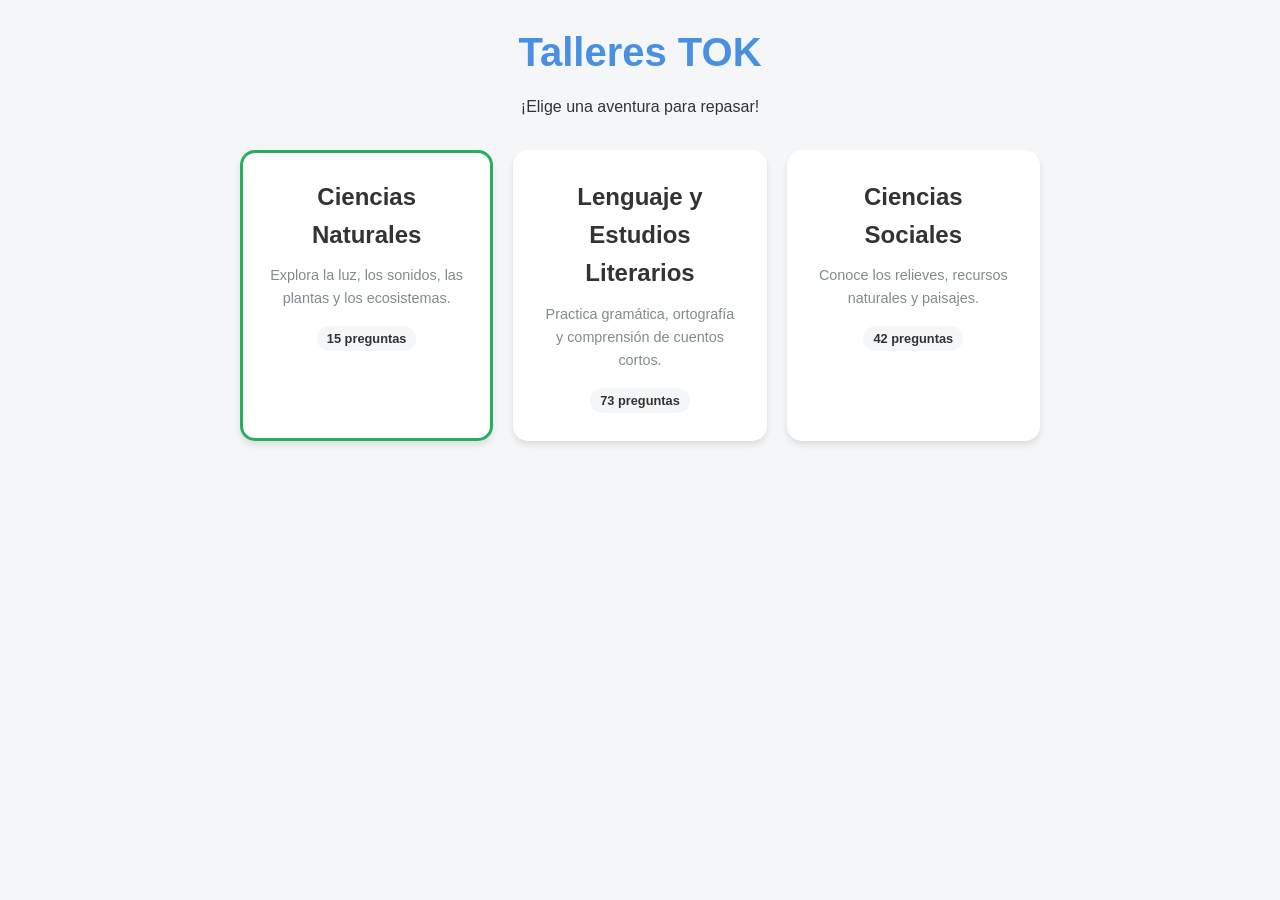
==== commit f11c1e23: "Add 7 more T3TOK1 questions to reach 15" ====
--- a/index.html
+++ b/index.html
@@ -843,7 +843,11 @@
     "station": "T3TOK1",
     "prompt": "El agua, el suelo, la luz solar y las rocas son considerados factores abióticos (sin vida) que son muy importantes para el ambiente.",
     "correctAnswer": "Verdadero",
-    "explain": "Estos elementos son factores abióticos. No tienen vida, pero factores bióticos (como plantas y animales) los necesitan para sobrevivir."
+    "explain": "Estos elementos son factores abióticos. No tienen vida, pero factores bióticos (como plantas y animales) los necesitan para sobrevivir.",
+    "options": [
+      "Verdadero",
+      "Falso"
+    ]
   },
   {
     "id": "t3tok1_3",
@@ -892,7 +896,11 @@
     "station": "T3TOK1",
     "prompt": "Una 'especie endémica' es aquella que vive en todas partes del mundo y no corre peligro.",
     "correctAnswer": "Falso",
-    "explain": "Una especie endémica tiene una distribución muy limitada (vive en un solo lugar). Debemos cuidarlas porque si desaparecen de ahí, se extinguen para siempre."
+    "explain": "Una especie endémica tiene una distribución muy limitada (vive en un solo lugar). Debemos cuidarlas porque si desaparecen de ahí, se extinguen para siempre.",
+    "options": [
+      "Verdadero",
+      "Falso"
+    ]
   },
   {
     "id": "t3tok1_6",
@@ -948,6 +956,122 @@
     ],
     "correctAnswer": "Por su estrecha asociación con la palma de cera, la cual también es vulnerable.",
     "explain": "El Loro orejiamarillo está altamente asociado a la palma de cera para hacer sus nidos y sobrevivir; al estar la palma vulnerable, el loro también lo está."
+  },
+  {
+    "id": "t3tok1_9",
+    "type": "multiple",
+    "subject": "science",
+    "station": "T3TOK1",
+    "prompt": "Según los documentos, ¿cuáles son algunas de las principales amenazas causadas por el humano hacia la naturaleza y sus especies?",
+    "options": [
+      "La tala de árboles, el tráfico de especies y la contaminación.",
+      "El exceso de lluvia natural y los temblores de tierra.",
+      "Que los animales comen demasiado y acaban su propio hábitat.",
+      "El viento fuerte y la luz del sol en verano."
+    ],
+    "correctAnswer": "La tala de árboles, el tráfico de especies y la contaminación.",
+    "explain": "Acciones humanas como la deforestación (tala), la agricultura sin control, la cacería y el tráfico ilegal ponen en gran riesgo los hábitats."
+  },
+  {
+    "id": "t3tok1_10",
+    "type": "true_false",
+    "subject": "science",
+    "station": "T3TOK1",
+    "prompt": "Los microorganismos y los hongos, aunque no sean animales o plantas grandes, también son factores bióticos (con vida).",
+    "options": [
+      "Verdadero",
+      "Falso"
+    ],
+    "correctAnswer": "Verdadero",
+    "explain": "A pesar de su tamaño, los hongos, las bacterias y otros microorganismos son seres vivos y, por lo tanto, forman parte de los factores bióticos."
+  },
+  {
+    "id": "t3tok1_11",
+    "type": "match",
+    "subject": "science",
+    "station": "T3TOK1",
+    "prompt": "Clasifica los siguientes elementos como factores Bióticos o Abióticos:",
+    "pairs": [
+      {
+        "id": "p1",
+        "left": "El Ocelote",
+        "right": "Biótico"
+      },
+      {
+        "id": "p2",
+        "left": "La luz solar",
+        "right": "Abiótico"
+      },
+      {
+        "id": "p3",
+        "left": "Un hongo",
+        "right": "Biótico"
+      },
+      {
+        "id": "p4",
+        "left": "El agua del río",
+        "right": "Abiótico"
+      }
+    ],
+    "explain": "Los seres vivos (animales, plantas, hongos) son bióticos. Los elementos no vivos necesarios para vivir (luz, agua, suelo) son abióticos."
+  },
+  {
+    "id": "t3tok1_12",
+    "type": "multiple",
+    "subject": "science",
+    "station": "T3TOK1",
+    "prompt": "Los sapos y las ranas viven parte de su vida en el agua y parte de su vida en la tierra. ¿Cómo se les llama a estos animales?",
+    "options": [
+      "Anfibios",
+      "Aeroterrestres",
+      "Reptiles estrictos",
+      "Mamíferos acuáticos"
+    ],
+    "correctAnswer": "Anfibios",
+    "explain": "Los anfibios (como sapos y ranas) se caracterizan por combinar el medio acuático con el terrestre durante las diferentes etapas de su vida."
+  },
+  {
+    "id": "t3tok1_13",
+    "type": "multiple",
+    "subject": "science",
+    "station": "T3TOK1",
+    "prompt": "El mono Tití Cabeciblanco es una especie emblemática de Colombia que se encuentra en peligro crítico. ¿Cuál es su hábitat principal?",
+    "options": [
+      "El Bosque Seco Tropical del Caribe colombiano.",
+      "Los glaciares del Polo Norte.",
+      "El desierto de la Guajira.",
+      "Las profundidades del océano Pacífico."
+    ],
+    "correctAnswer": "El Bosque Seco Tropical del Caribe colombiano.",
+    "explain": "Este primate es único en el mundo (endémico) y su hábitat natural, el Bosque Seco Tropical de la región Caribe, se ha reducido drásticamente."
+  },
+  {
+    "id": "t3tok1_14",
+    "type": "true_false",
+    "subject": "science",
+    "station": "T3TOK1",
+    "prompt": "Los animales aeroterrestres (como las aves migratorias) viven el 100% de su vida volando en el aire y jamás tocan la tierra.",
+    "options": [
+      "Verdadero",
+      "Falso"
+    ],
+    "correctAnswer": "Falso",
+    "explain": "Aunque vuelan mucho tiempo, en algún momento necesitan tocar la tierra para reproducirse, poner huevos, descansar o buscar alimento."
+  },
+  {
+    "id": "t3tok1_15",
+    "type": "multiple",
+    "subject": "science",
+    "station": "T3TOK1",
+    "prompt": "¿Por qué es importante que un lagarto o una serpiente reciba el calor del sol (un factor abiótico)?",
+    "options": [
+      "Para mantener su cuerpo caliente y poder sobrevivir.",
+      "Porque les gusta broncearse en verano.",
+      "Porque sin sol se vuelven invisibles.",
+      "Para poder volar por los aires."
+    ],
+    "correctAnswer": "Para mantener su cuerpo caliente y poder sobrevivir.",
+    "explain": "Los reptiles son animales que no producen suficiente calor por sí mismos, por eso dependen de la luz solar (factor abiótico) para calentar su cuerpo."
   },
   {
     "id": "eng_1",
